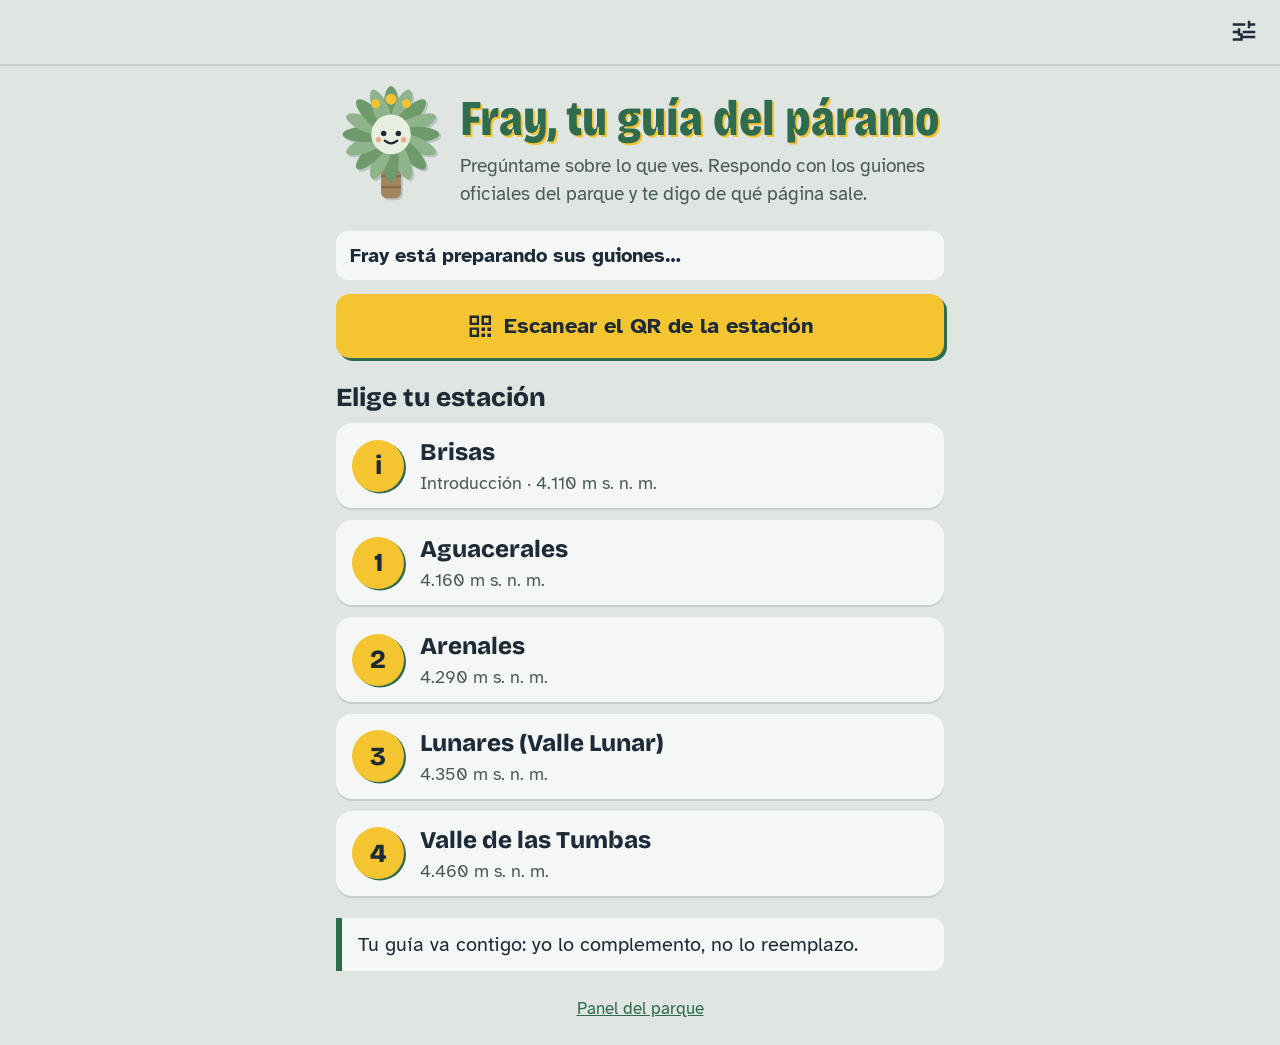
==== index.html @ 8af962bc "feat(interfaz): integración de js/sync.js (contrato §5.5) - Al arrancar se usa el paquete más nuevo " ====
<!doctype html>
<html lang="es">
<head>
  <meta charset="utf-8">
  <meta name="viewport" content="width=device-width, initial-scale=1, viewport-fit=cover">
  <title>Fray · guía del páramo</title>
  <meta name="description" content="Asistente de las estaciones del sector norte del PNN Los Nevados. Funciona sin internet y responde con los guiones oficiales.">
  <meta name="theme-color" content="#2f6b4f">
  <link rel="manifest" href="manifest.json">
  <link rel="icon" href="icons/icon-192.png">
  <link rel="apple-touch-icon" href="icons/icon-192.png">
  <link rel="stylesheet" href="styles.css">
</head>
<body>
  <!-- Barra superior: estado y ajustes -->
  <header class="barra">
    <button class="btn-icono" id="btn-volver" hidden aria-label="Estaciones"></button>
    <p class="barra-titulo" id="barra-titulo"></p>
    <span class="insignia" id="insignia-ejemplo" hidden></span>
    <button class="btn-icono" id="btn-ajustes" aria-label="Ajustes"></button>
  </header>

  <main>
    <!-- 1. Inicio: elegir estación -->
    <section class="vista" id="vista-inicio">
      <div class="saludo">
        <div class="fray" id="fray-inicio"></div>
        <div>
          <h1 data-t="app.titulo"></h1>
          <p class="sub" data-t="app.sub"></p>
        </div>
      </div>
      <p class="estado" id="estado-carga" data-t="estado.preparando"></p>
      <button class="btn btn-flor btn-grande btn-ancho" id="btn-qr"><span class="ico" id="ico-qr"></span><span data-t="inicio.qr"></span></button>
      <h2 class="titulo-seccion" data-t="inicio.elige"></h2>
      <ol class="estaciones" id="lista-estaciones"></ol>
      <p class="nota-guia" data-t="inicio.guia"></p>
      <p class="pie"><a href="panel.html" data-t="pie.panel"></a></p>
    </section>

    <!-- 2. Escanear QR de estación -->
    <section class="vista" id="vista-qr" hidden>
      <h2 class="titulo-seccion" data-t="qr.titulo"></h2>
      <div class="camara"><video id="video" playsinline muted></video><div class="mira"></div></div>
      <p class="mensaje" id="qr-mensaje" role="status"></p>
      <button class="btn btn-linea btn-grande btn-ancho" id="btn-qr-cancelar" data-t="qr.cancelar"></button>
    </section>

    <!-- 3. Chat de la estación -->
    <section class="vista vista-chat" id="vista-chat" hidden>
      <div class="cab-estacion">
        <div class="fray fray-mini" id="fray-chat"></div>
        <div>
          <h1 id="chat-estacion"></h1>
          <p class="altitud" id="chat-altitud"></p>
        </div>
      </div>
      <div class="avisos" id="avisos" role="status" hidden></div>
      <p class="burbuja-fray" id="chat-hola"></p>
      <div class="sugerencias" id="sugerencias">
        <p class="etiqueta-sug" data-t="chat.sugerencias"></p>
        <div class="chips" id="chips-sug"></div>
      </div>
      <div class="conversacion" id="conversacion" aria-live="polite"></div>
    </section>
  </main>

  <!-- Caja de pregunta (solo en el chat) -->
  <form class="caja-pregunta" id="form-pregunta" hidden>
    <label class="oculto" for="pregunta" data-t="chat.placeholder"></label>
    <textarea id="pregunta" rows="2" maxlength="300" data-t-ph="chat.placeholder" enterkeyhint="send"></textarea>
    <button class="btn btn-flor btn-enviar" type="submit"><span class="ico" id="ico-enviar"></span><span data-t="chat.preguntar"></span></button>
  </form>

  <!-- Ajustes: letra, contraste, idioma -->
  <dialog id="dlg-ajustes" class="dialogo">
    <h2 data-t="ajustes.titulo"></h2>
    <fieldset>
      <legend data-t="ajustes.letra"></legend>
      <div class="segmentado" id="opc-letra">
        <button type="button" data-letra="1" aria-label="A normal">A</button>
        <button type="button" data-letra="2" aria-label="A grande">A+</button>
        <button type="button" data-letra="3" aria-label="A muy grande">A++</button>
      </div>
    </fieldset>
    <label class="interruptor"><input type="checkbox" id="opc-contraste"> <span data-t="ajustes.contraste"></span></label>
    <fieldset>
      <legend data-t="ajustes.idioma"></legend>
      <div class="segmentado" id="opc-idioma">
        <button type="button" data-idioma="es">Español</button>
        <button type="button" data-idioma="en">English</button>
      </div>
    </fieldset>
    <form method="dialog"><button class="btn btn-flor btn-ancho" data-t="ajustes.cerrar"></button></form>
  </dialog>

  <script src="lib/jsQR.js" defer></script>
  <script type="module" src="js/ui.js"></script>
  <!-- Cromos y sobres (rama eduardo/cromos, spec docs/specs/cromos.md). Escucha el evento 'fray:cromo' que dispara js/ui.js.
       Para activarlo, quita el comentario:
  <script type="module" src="js/cromos.js"></script>
  -->
</body>
</html>
---- styles.css ----
/* Fray · guía del páramo — identidad del Álbum del Páramo: risografía a dos tintas (verde frailejón + amarillo flor).
   Pensado para sol fuerte, frío y guantes: letra grande, alto contraste, botones de al menos 56 px. */
@font-face { font-family: 'Bricolage Grotesque'; font-style: normal; font-display: swap; font-weight: 200 800; font-stretch: 75% 100%; src: url(fonts/bricolage-grotesque-latin-wdth-normal.woff2) format('woff2'); }
@font-face { font-family: 'Atkinson Hyperlegible'; font-weight: 400; font-display: swap; src: url(fonts/atkinson-hyperlegible-latin-400-normal.woff2) format('woff2'); }
@font-face { font-family: 'Atkinson Hyperlegible'; font-weight: 700; font-display: swap; src: url(fonts/atkinson-hyperlegible-latin-700-normal.woff2) format('woff2'); }

:root {
  --papel: #dfe6e2;      /* fondo: niebla fría */
  --hoja: #f4f7f5;       /* tarjetas */
  --linea: #c4cfc9;
  --tinta: #1d2b38;      /* texto: azul noche de páramo */
  --verde: #2f6b4f;      /* frailejón */
  --amarillo: #f4c431;   /* flor de frailejón */
  --sello: #b83a1f;      /* alertas (oscurecido para contraste AA sobre claro) */
  --sello-fondo: #fde7df;
  --laguna: #1f6f73;
  --gris: #4a5a54;
  --display: 'Bricolage Grotesque', 'Arial Narrow', system-ui, sans-serif;
  --texto: 'Atkinson Hyperlegible', system-ui, sans-serif;
  --radio: 16px;
  color-scheme: light;
  font-size: 125%;        /* 20 px de base: se lee al sol y a un brazo de distancia */
}
:root[data-letra="2"] { font-size: 145%; }
:root[data-letra="3"] { font-size: 170%; }

/* Alto contraste: fondo negro, texto blanco, acentos amarillos */
:root[data-contraste="alto"] {
  --papel: #000; --hoja: #000; --linea: #fff; --tinta: #fff; --verde: #ffe14d; --amarillo: #ffe14d;
  --sello: #ff8a6b; --sello-fondo: #000; --laguna: #7fe7ec; --gris: #fff;
  color-scheme: dark;
}
:root[data-contraste="alto"] .resp, :root[data-contraste="alto"] .estacion, :root[data-contraste="alto"] .chip { border: 2px solid #fff; }

* { box-sizing: border-box; }
html { -webkit-text-size-adjust: 100%; }
body {
  margin: 0; min-height: 100dvh; background: var(--papel); color: var(--tinta);
  font: 1rem/1.45 var(--texto); -webkit-tap-highlight-color: transparent;
  padding-bottom: env(safe-area-inset-bottom);
}
body[data-vista="chat"] { padding-bottom: calc(8rem + env(safe-area-inset-bottom)); }
h1, h2, h3 { font-family: var(--display); margin: 0; line-height: 1.05; }
button, input, textarea, select { font: inherit; color: inherit; }
button { cursor: pointer; }
a { color: var(--verde); }
:focus-visible { outline: 4px solid var(--amarillo); outline-offset: 3px; border-radius: 6px; }
[hidden] { display: none !important; }
.oculto { position: absolute; width: 1px; height: 1px; overflow: hidden; clip: rect(0 0 0 0); }
.vista { max-width: 640px; margin: 0 auto; padding: 0 16px 24px; }

/* ---------- Botones ---------- */
.btn {
  display: inline-flex; align-items: center; justify-content: center; gap: 10px;
  min-height: 56px; padding: 12px 20px; border-radius: 14px; border: 0; font-weight: 700; text-decoration: none;
  transition: transform .12s;
}
.btn:active { transform: scale(.97); }
.btn:disabled { opacity: .5; cursor: default; }
.btn svg, .ico svg { width: 1.3em; height: 1.3em; fill: currentColor; display: block; }
.btn-flor { background: var(--amarillo); color: #1d2b38; box-shadow: 3px 3px 0 var(--verde); }
.btn-verde { background: var(--verde); color: #fff; }
:root[data-contraste="alto"] .btn-verde { color: #000; }
.btn-linea { background: transparent; border: 2px solid currentColor; }
.btn-peligro { background: transparent; border: 2px solid var(--sello); color: var(--sello); }
.btn-grande { min-height: 64px; font-size: 1.1rem; }
.btn-ancho { width: 100%; }
.btn-mini { min-height: 44px; padding: 6px 14px; font-size: .85rem; }
.btn-icono { width: 56px; height: 56px; border-radius: 50%; border: 0; background: transparent; display: grid; place-items: center; }
.btn-icono svg { width: 30px; height: 30px; fill: currentColor; }
.acciones { display: flex; flex-wrap: wrap; gap: 10px; margin-top: 12px; }

/* ---------- Barra superior ---------- */
.barra {
  position: sticky; top: 0; z-index: 5; display: flex; align-items: center; gap: 4px;
  padding: calc(4px + env(safe-area-inset-top)) 8px 4px; background: var(--papel);
  border-bottom: 2px solid var(--linea);
}
.barra-titulo { flex: 1; margin: 0; font-family: var(--display); font-weight: 800; font-size: 1.05rem; padding-left: 8px; }
.insignia { font-size: .7rem; font-weight: 700; padding: 4px 10px; border-radius: 999px; border: 2px dashed var(--sello); color: var(--sello); }

/* ---------- Inicio ---------- */
.saludo { display: flex; gap: 14px; align-items: center; padding: 20px 0 12px; }
.fray { flex: 0 0 auto; filter: drop-shadow(2px 2px 0 rgba(29, 43, 56, .18)); }
.saludo h1 {
  font-size: clamp(1.8rem, 8vw, 2.5rem); font-weight: 800; font-stretch: 78%; color: var(--verde);
  text-shadow: 2px 1.5px 0 var(--amarillo); /* corrimiento de registro: la firma de la risografía */
}
:root[data-contraste="alto"] .saludo h1 { text-shadow: none; }
.sub { margin: 8px 0 0; color: var(--gris); font-size: .95rem; }
.estado { margin: 4px 0 14px; padding: 10px 14px; border-radius: 12px; background: var(--hoja); font-weight: 700; }
.titulo-seccion { font-size: 1.3rem; font-weight: 800; margin: 26px 0 12px; }
.estaciones { list-style: none; margin: 0; padding: 0; display: grid; gap: 12px; }
.estacion {
  display: flex; align-items: center; gap: 16px; min-height: 76px; padding: 12px 16px;
  background: var(--hoja); color: var(--tinta); text-decoration: none; border-radius: var(--radio);
  box-shadow: 0 2px 0 var(--linea);
}
.estacion:active { transform: scale(.98); }
.estacion-num {
  flex: 0 0 auto; width: 52px; height: 52px; border-radius: 50%; display: grid; place-items: center;
  background: var(--amarillo); color: #1d2b38; font: 800 1.3rem var(--display); box-shadow: 2px 1.5px 0 var(--verde);
}
.estacion-txt { display: grid; }
.estacion-txt b { font-family: var(--display); font-size: 1.2rem; font-weight: 800; }
.estacion-txt small { color: var(--gris); font-size: .9rem; }
.nota-guia { margin: 22px 0 0; padding: 12px 16px; border-left: 6px solid var(--verde); background: var(--hoja); border-radius: 0 12px 12px 0; }
.pie { margin: 26px 0 0; text-align: center; font-size: .85rem; }

/* ---------- Escanear QR ---------- */
.camara { position: relative; border-radius: var(--radio); overflow: hidden; background: #000; aspect-ratio: 3 / 4; max-height: 60dvh; margin: 0 auto 14px; }
.camara video { width: 100%; height: 100%; object-fit: cover; display: block; }
.mira { position: absolute; inset: 18%; border: 5px solid var(--amarillo); border-radius: 18px; box-shadow: 0 0 0 999px rgba(0, 0, 0, .35); }
.mensaje { min-height: 1.5em; font-weight: 700; color: var(--sello); text-align: center; }

/* ---------- Chat ---------- */
.cab-estacion { display: flex; gap: 12px; align-items: center; padding: 16px 0 8px; }
.cab-estacion h1 { font-size: 1.8rem; font-weight: 800; font-stretch: 80%; color: var(--verde); }
.altitud { margin: 2px 0 0; color: var(--gris); font-weight: 700; }
.burbuja-fray { margin: 8px 0 14px; padding: 12px 16px; background: var(--hoja); border-radius: 4px var(--radio) var(--radio) var(--radio); font-weight: 700; }
.etiqueta-sug { margin: 0 0 8px; color: var(--gris); font-size: .9rem; }
.chips { display: flex; flex-wrap: wrap; gap: 10px; }
.chip {
  min-height: 52px; padding: 10px 16px; border-radius: 14px; border: 2px solid var(--verde);
  background: transparent; color: var(--tinta); text-align: left; font-weight: 700;
}
.chip:active { background: var(--amarillo); color: #1d2b38; }
.conversacion { display: grid; gap: 14px; margin-top: 18px; }
.burbuja-visitante {
  justify-self: end; max-width: 85%; margin: 0; padding: 10px 16px; border-radius: var(--radio) 4px var(--radio) var(--radio);
  background: var(--verde); color: #fff; font-weight: 700;
}
:root[data-contraste="alto"] .burbuja-visitante { color: #000; }

/* Avisos del día (firmados, llegan con el paquete) */
.avisos { display: grid; gap: 8px; margin: 4px 0 12px; }
.aviso { padding: 10px 14px; border-radius: 12px; background: var(--amarillo); color: #1d2b38; }
.aviso-texto { margin: 0; font-weight: 700; }
.aviso-pie { margin: 4px 0 0; font-size: .8rem; }

/* Tarjeta de respuesta */
.resp { padding: 16px; border-radius: var(--radio); background: var(--hoja); box-shadow: 0 2px 0 var(--linea); scroll-margin-top: 80px; }
.resp-texto { margin: 0; font-size: 1.1rem; line-height: 1.5; }
.resp-cargando .resp-texto { color: var(--gris); font-style: italic; }
.resp-cab { display: flex; align-items: center; gap: 10px; margin: 0 0 10px; font: 800 1.1rem var(--display); }
.resp-cab svg { width: 1.6em; height: 1.6em; fill: currentColor; flex: 0 0 auto; }
.resp-seguridad { background: var(--sello-fondo); border: 4px solid var(--sello); }
.cab-seguridad { color: var(--sello); font-size: 1.25rem; }
.resp-conflicto { border-left: 8px solid var(--amarillo); }
.cab-conflicto { color: var(--tinta); }
.resp-abstencion { border: 2px dashed var(--linea); }
.version { padding: 12px 0; border-top: 2px solid var(--linea); }
.version-titulo { margin: 0 0 6px; font-weight: 700; color: var(--gris); }
.etiqueta { display: inline-block; margin: 0 0 10px; padding: 4px 12px; border-radius: 999px; font-weight: 700; font-size: .85rem; }
.etiqueta-relato { background: var(--laguna); color: #fff; }
:root[data-contraste="alto"] .etiqueta-relato { color: #000; }
.nota { margin: 10px 0 0; color: var(--gris); }
.ampliado { margin-top: 12px; padding-top: 12px; border-top: 2px solid var(--linea); white-space: pre-line; }
.citas { display: flex; flex-wrap: wrap; gap: 8px; margin-top: 12px; }
.cita {
  display: inline-flex; align-items: center; gap: 6px; padding: 6px 12px; border-radius: 999px;
  background: var(--amarillo); color: #1d2b38; font-weight: 700; font-size: .85rem;
}
.cita svg { width: 1.1em; height: 1.1em; fill: currentColor; }
.marca-ia { margin: 6px 0 0; font-size: .75rem; color: var(--gris); letter-spacing: .02em; }
.marca-ia::before { content: '✓ '; }

/* Caja de pregunta fija abajo */
.caja-pregunta {
  position: fixed; left: 0; right: 0; bottom: 0; z-index: 6; display: flex; gap: 10px; align-items: stretch;
  padding: 10px 12px calc(10px + env(safe-area-inset-bottom)); background: var(--papel); border-top: 2px solid var(--linea);
}
.caja-pregunta textarea {
  flex: 1; min-height: 64px; max-height: 30dvh; resize: none; padding: 12px 14px; border-radius: 14px;
  border: 3px solid var(--verde); background: var(--hoja); font-size: 1.05rem;
}
.btn-enviar { flex: 0 0 auto; }
@media (max-width: 420px) { .btn-enviar span:last-child { display: none; } .btn-enviar { width: 64px; padding: 0; } }

/* ---------- Diálogos ---------- */
.dialogo { width: min(92vw, 480px); border: 0; border-radius: 20px; padding: 22px; background: var(--hoja); color: var(--tinta); }
.dialogo::backdrop { background: rgba(0, 0, 0, .5); }
.dialogo h2 { margin-bottom: 12px; }
.dialogo fieldset { border: 0; padding: 0; margin: 0 0 18px; }
.dialogo legend { font-weight: 700; margin-bottom: 8px; }
.segmentado { display: flex; gap: 8px; }
.segmentado button { flex: 1; min-height: 56px; border-radius: 12px; border: 2px solid var(--verde); background: transparent; font-weight: 700; }
.segmentado button[aria-pressed="true"] { background: var(--verde); color: #fff; }
:root[data-contraste="alto"] .segmentado button[aria-pressed="true"] { color: #000; }
.interruptor { display: flex; align-items: center; gap: 12px; min-height: 56px; margin-bottom: 18px; font-weight: 700; }
.interruptor input { width: 32px; height: 32px; accent-color: var(--verde); }

/* =================================================================
   Panel del parque (panel.html): pantalla de trabajo del personal
   ================================================================= */
.panel { max-width: 1100px; margin: 0 auto; padding: 0 16px 40px; font-size: .9rem; }
.panel h1 { font-size: 1.6rem; color: var(--verde); margin: 18px 0 4px; }
.aviso-demo { margin: 6px 0 14px; padding: 8px 12px; border: 2px dashed var(--sello); border-radius: 10px; color: var(--sello); font-weight: 700; }
.pestanas { display: flex; flex-wrap: wrap; gap: 6px; margin: 14px 0; border-bottom: 2px solid var(--linea); }
.pestanas button { min-height: 48px; padding: 8px 14px; border: 0; background: transparent; font-weight: 700; border-bottom: 4px solid transparent; }
.pestanas button[aria-selected="true"] { border-bottom-color: var(--amarillo); color: var(--verde); }
.filtros { display: flex; flex-wrap: wrap; gap: 8px; margin-bottom: 12px; }
.filtros input, .filtros select, .campo input, .campo select, .campo textarea {
  min-height: 48px; padding: 8px 12px; border: 2px solid var(--linea); border-radius: 10px; background: var(--hoja);
}
.filtros input[type="search"] { flex: 1 1 220px; }
.tabla { width: 100%; border-collapse: collapse; background: var(--hoja); border-radius: 12px; overflow: hidden; }
.tabla th, .tabla td { padding: 10px; text-align: left; border-bottom: 1px solid var(--linea); vertical-align: top; }
.tabla th { font-family: var(--display); }
.tabla tr.fila { cursor: pointer; }
.tabla tr.fila:hover { background: var(--papel); }
.badge { display: inline-block; padding: 2px 10px; border-radius: 999px; font-size: .75rem; font-weight: 700; border: 2px solid currentColor; margin: 1px 2px; }
.badge-validado { color: var(--verde); }
.badge-borrador { color: var(--gris); border-style: dashed; }
.badge-bloqueada { color: var(--sello); }
.form-ficha { display: grid; gap: 12px; background: var(--hoja); padding: 16px; border-radius: 14px; }
.campo { display: grid; gap: 4px; }
.campo > span { font-weight: 700; }
.campo small { color: var(--gris); }
.campo textarea { min-height: 120px; resize: vertical; }
.fila-campos { display: grid; grid-template-columns: repeat(auto-fit, minmax(160px, 1fr)); gap: 12px; }
.cita-fila { display: flex; gap: 8px; align-items: center; margin-bottom: 6px; }
.cita-fila select, .cita-fila input { min-height: 44px; }
.cita-fila input { width: 90px; }
.error { color: var(--sello); font-weight: 700; }
.ok { color: var(--verde); font-weight: 700; }
.toast {
  position: fixed; left: 50%; bottom: 20px; transform: translateX(-50%); z-index: 20; max-width: 92vw;
  padding: 14px 20px; border-radius: 14px; background: var(--verde); color: #fff; font-weight: 700; box-shadow: 0 6px 20px rgba(0,0,0,.25);
}
.tarjeta-qr { display: inline-grid; justify-items: center; gap: 8px; padding: 24px; border: 3px solid var(--tinta); border-radius: 18px; background: #fff; color: #1d2b38; text-align: center; }
.tarjeta-qr h2 { font-size: 2rem; color: #2f6b4f; }
.tarjeta-qr img { width: 260px; height: 260px; image-rendering: pixelated; }
.login { max-width: 420px; margin: 12vh auto; display: grid; gap: 14px; text-align: center; }
.login input { min-height: 64px; font-size: 1.6rem; text-align: center; letter-spacing: .3em; border-radius: 14px; border: 3px solid var(--verde); background: var(--hoja); }

@media print {
  body * { visibility: hidden; }
  .imprimible, .imprimible * { visibility: visible; }
  .imprimible { position: absolute; left: 0; top: 0; }
}
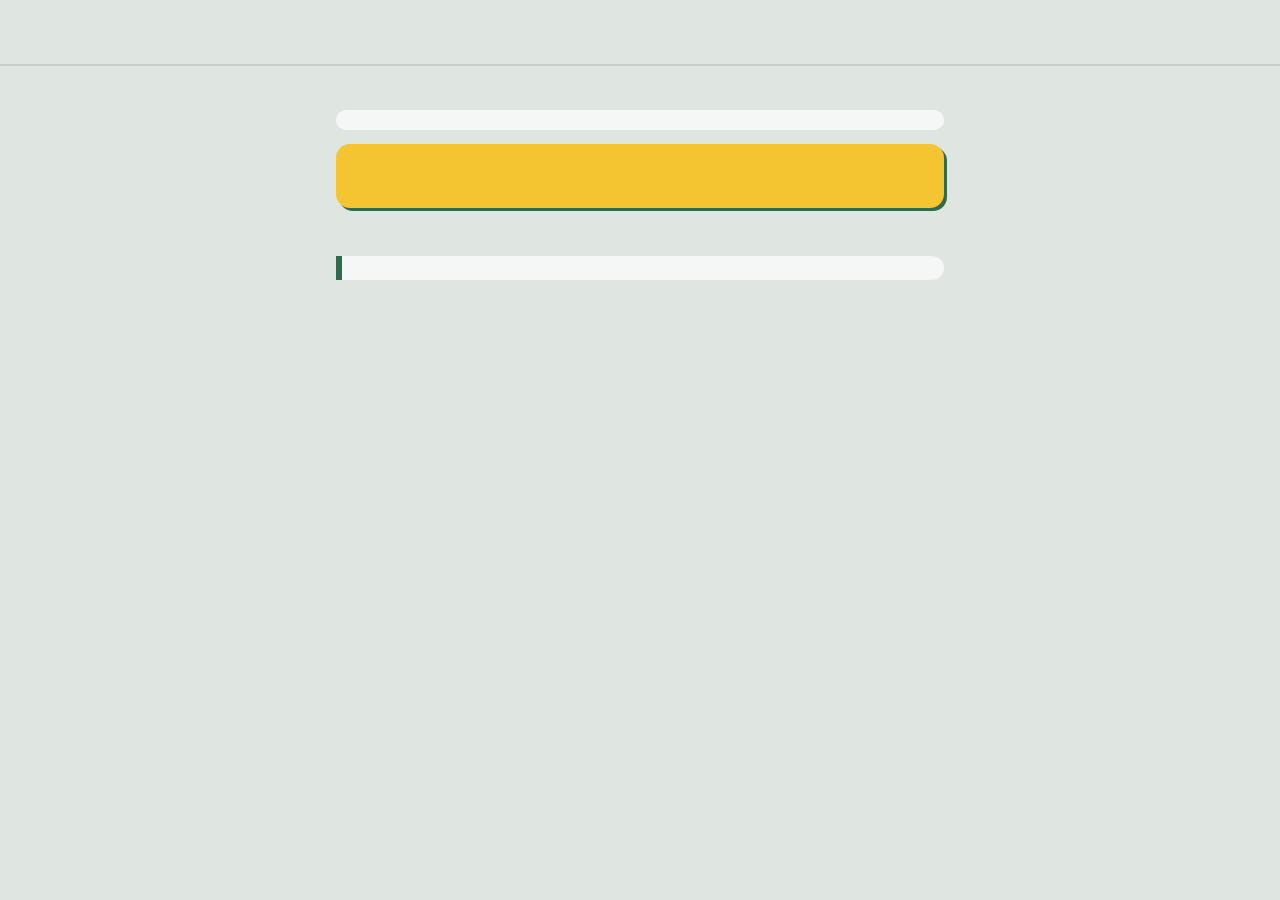
==== commit 397acd9a: "feat: interfaz de vigencia: «Disponible hasta las HH:MM», aviso 1 h antes, pantalla de vencido y ren" ====
--- a/index.html
+++ b/index.html
@@ -21,6 +21,9 @@
   </header>
 
   <main>
+    <!-- Vigencia del contenido (contrato §7): «Disponible hasta las HH:MM» y aviso 1 h antes -->
+    <p class="vigencia" id="vigencia" role="status" hidden></p>
+
     <!-- 1. Inicio: elegir estación -->
     <section class="vista" id="vista-inicio">
       <div class="saludo">
@@ -63,6 +66,19 @@
       </div>
       <div class="conversacion" id="conversacion" aria-live="polite"></div>
     </section>
+
+    <!-- 4. Contenido vencido (contrato §7): solo queda el carril de seguridad -->
+    <section class="vista" id="vista-vencido" hidden>
+      <div class="saludo">
+        <div class="fray" id="fray-vencido"></div>
+        <div><h1 id="vencido-titulo"></h1></div>
+      </div>
+      <p class="estado" data-t="vencido.texto"></p>
+      <p class="mensaje" id="vencido-estado" role="status"></p>
+      <button class="btn btn-flor btn-grande btn-ancho" id="btn-renovar" data-t="vencido.renovar"></button>
+      <p class="nota-guia" data-t="vencido.seguridad"></p>
+      <div class="conversacion" id="conv-vencido" aria-live="polite"></div>
+    </section>
   </main>
 
   <!-- Caja de pregunta (solo en el chat) -->
--- a/styles.css
+++ b/styles.css
@@ -234,8 +234,24 @@
 .login { max-width: 420px; margin: 12vh auto; display: grid; gap: 14px; text-align: center; }
 .login input { min-height: 64px; font-size: 1.6rem; text-align: center; letter-spacing: .3em; border-radius: 14px; border: 3px solid var(--verde); background: var(--hoja); }
 
+/* Panel en el celular: las tablas pasan a tarjetas (sin scroll horizontal) */
+@media (max-width: 640px) {
+  .tabla thead { display: none; }
+  .tabla, .tabla tbody, .tabla tr, .tabla td { display: block; width: 100%; }
+  .tabla tr { border-bottom: 2px solid var(--linea); padding: 6px 0; }
+  .tabla td { border: 0; padding: 3px 10px; overflow-wrap: anywhere; }
+  .pestanas { flex-wrap: nowrap; overflow-x: auto; }
+  .pestanas button { white-space: nowrap; }
+  .cita-fila { flex-wrap: wrap; }
+  .tarjeta-qr img { width: 220px; height: 220px; }
+}
+
 @media print {
   body * { visibility: hidden; }
   .imprimible, .imprimible * { visibility: visible; }
   .imprimible { position: absolute; left: 0; top: 0; }
 }
+
+/* Vigencia del contenido (contrato §7) */
+.vigencia { margin: 0 0 10px; font-size: .85rem; text-align: center; opacity: .8; }
+.vigencia.vigencia-pronto { opacity: 1; padding: 10px 14px; border-radius: 12px; background: var(--hoja); font-weight: 700; border-left: 6px solid var(--sello); text-align: left; }
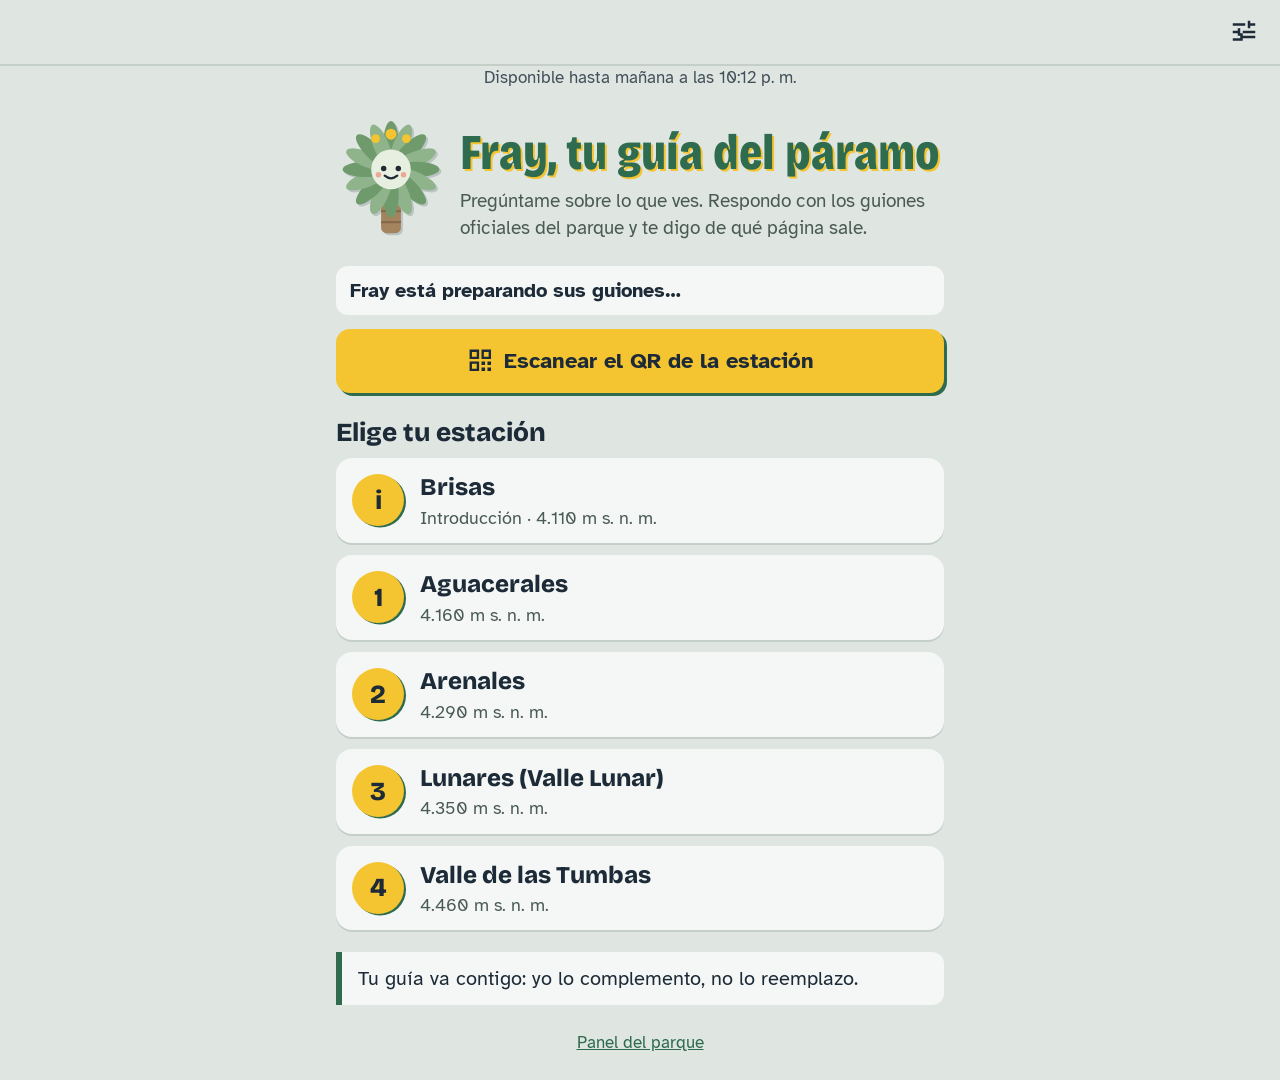
==== commit 35b5cf3a: "feat: abrir un cromo por estación" ====
--- a/index.html
+++ b/index.html
@@ -112,9 +112,6 @@
 
   <script src="lib/jsQR.js" defer></script>
   <script type="module" src="js/ui.js"></script>
-  <!-- Cromos y sobres (rama eduardo/cromos, spec docs/specs/cromos.md). Escucha el evento 'fray:cromo' que dispara js/ui.js.
-       Para activarlo, quita el comentario:
   <script type="module" src="js/cromos.js"></script>
-  -->
 </body>
 </html>
--- a/styles.css
+++ b/styles.css
@@ -33,6 +33,35 @@
 :root[data-contraste="alto"] .resp, :root[data-contraste="alto"] .estacion, :root[data-contraste="alto"] .chip { border: 2px solid #fff; }
 
 * { box-sizing: border-box; }
+
+.sobre-cromo {
+  width: min(25rem, calc(100% - 2rem));
+  max-height: calc(100% - 2rem);
+  padding: 1rem;
+  border: 2px solid var(--verde);
+  border-radius: var(--radio);
+  background: var(--hoja);
+  color: var(--tinta);
+  overflow-wrap: anywhere;
+}
+.sobre-cromo::backdrop { background: rgb(0 0 0 / 55%); }
+.sobre-cromo h2 { margin-top: 0; }
+.sobre-cromo button {
+  min-height: 56px;
+  width: 100%;
+  border: 2px solid var(--tinta);
+  border-radius: var(--radio);
+  background: var(--amarillo);
+  color: #1d2b38;
+  font: inherit;
+  font-weight: bold;
+}
+.sobre-cromo[data-abierto] { animation: revelar-cromo 220ms ease-out; }
+@keyframes revelar-cromo { from { opacity: 0; transform: translateY(.4rem); } }
+@media (prefers-reduced-motion: reduce) {
+  .sobre-cromo[data-abierto] { animation-name: disolver-cromo; }
+  @keyframes disolver-cromo { from { opacity: 0; } }
+}
 html { -webkit-text-size-adjust: 100%; }
 body {
   margin: 0; min-height: 100dvh; background: var(--papel); color: var(--tinta);
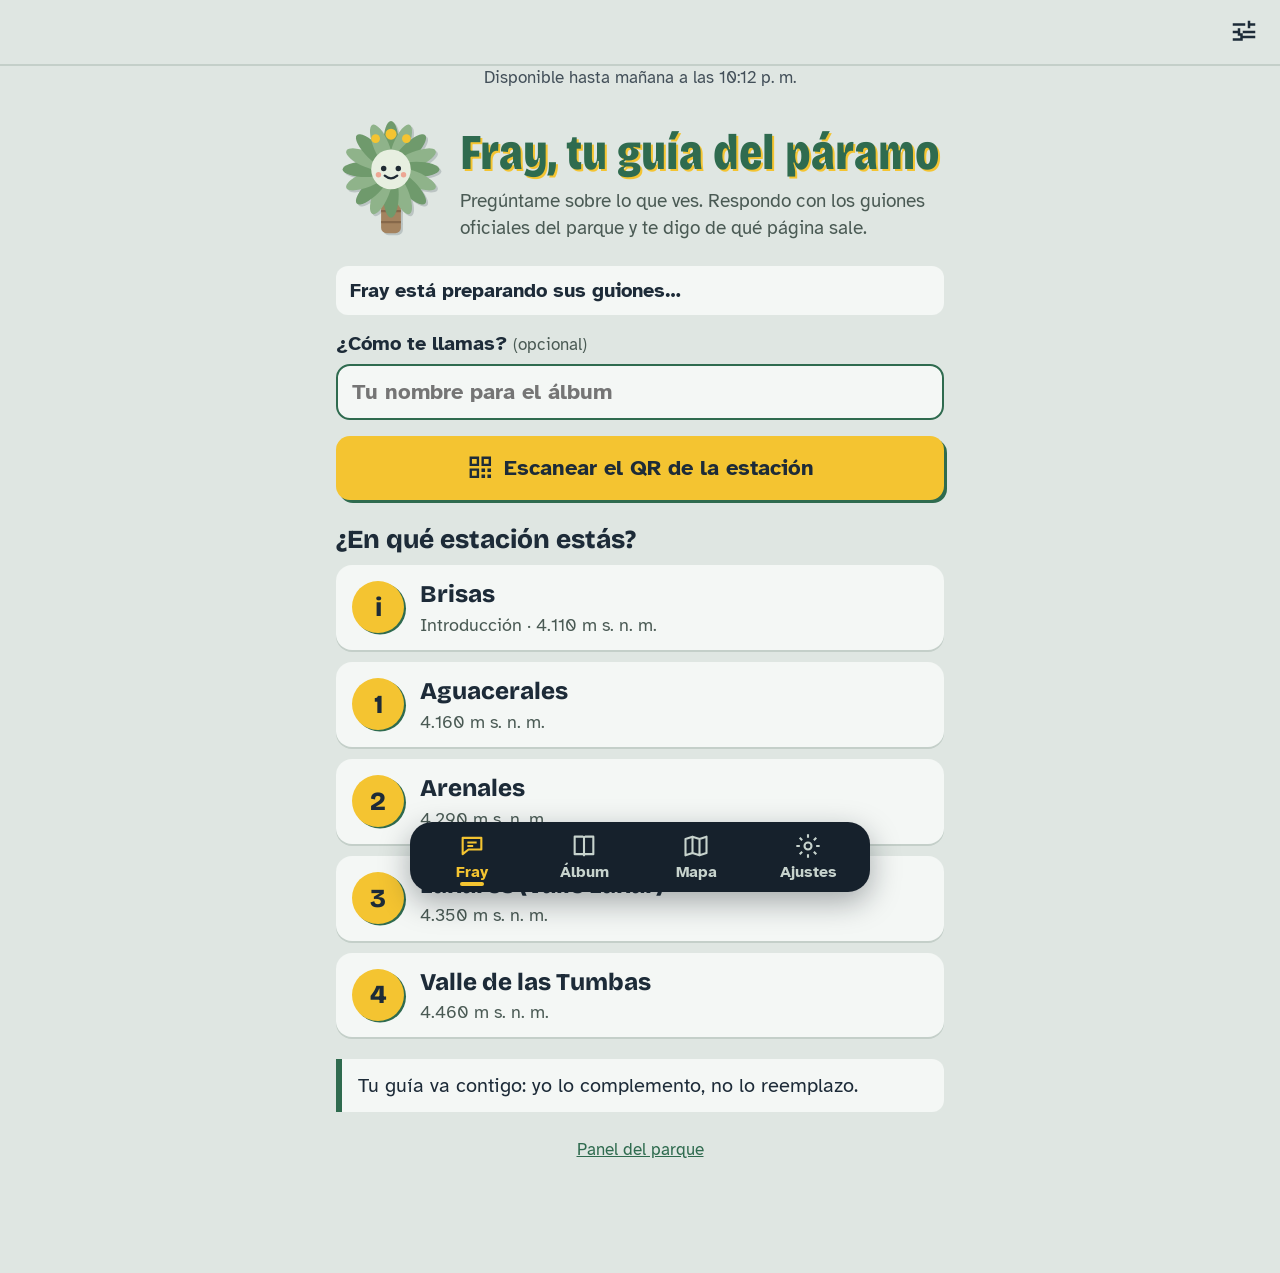
==== commit 4b25494b: "feat: Álbum del Páramo dentro de Fray (cromos con dato y cita de los guiones, sobres, álbum por capí" ====
--- a/index.html
+++ b/index.html
@@ -10,6 +10,7 @@
   <link rel="icon" href="icons/icon-192.png">
   <link rel="apple-touch-icon" href="icons/icon-192.png">
   <link rel="stylesheet" href="styles.css">
+  <link rel="stylesheet" href="album.css">
 </head>
 <body>
   <!-- Barra superior: estado y ajustes -->
@@ -34,6 +35,8 @@
         </div>
       </div>
       <p class="estado" id="estado-carga" data-t="estado.preparando"></p>
+      <label class="campo-inicio"><span>¿Cómo te llamas? <small>(opcional)</small></span>
+        <input class="campo-nombre" maxlength="24" autocomplete="given-name" enterkeyhint="done" placeholder="Tu nombre para el álbum"></label>
       <button class="btn btn-flor btn-grande btn-ancho" id="btn-qr"><span class="ico" id="ico-qr"></span><span data-t="inicio.qr"></span></button>
       <h2 class="titulo-seccion" data-t="inicio.elige"></h2>
       <ol class="estaciones" id="lista-estaciones"></ol>
@@ -79,6 +82,36 @@
       <p class="nota-guia" data-t="vencido.seguridad"></p>
       <div class="conversacion" id="conv-vencido" aria-live="polite"></div>
     </section>
+
+    <!-- 5. Álbum del Páramo (js/album-app.js) -->
+    <section class="vista vista-album" id="vista-album" hidden aria-labelledby="album-titulo">
+      <header class="cabezote">
+        <div class="cabezote-txt">
+          <h1 id="album-titulo">Álbum del Páramo</h1>
+          <p id="album-dueno" class="dueno"></p>
+        </div>
+        <p class="contador" aria-live="polite"><b id="cuenta-n">0</b><span>/</span><span id="cuenta-t">0</span></p>
+      </header>
+      <div class="barra-progreso" aria-hidden="true"><span id="barra-album"></span></div>
+      <button id="btn-sobres" class="sobres-pendientes" hidden>
+        <span class="sobres-pila" aria-hidden="true"><i></i><i></i><i></i></span>
+        <span id="sobres-txt"></span>
+        <span class="sobres-abrir">Abrir</span>
+      </button>
+      <p id="pista" class="pista"></p>
+      <div class="libro">
+        <div id="paginas" class="paginas" aria-live="polite"></div>
+        <nav id="indice" class="indice" aria-label="Capítulos del álbum"></nav>
+      </div>
+      <button class="btn btn-linea btn-grande btn-ancho btn-pdf">Descargar mi álbum (PDF)</button>
+      <p class="nota-pdf">El PDF guarda tus cromos y tu recorrido.</p>
+    </section>
+
+    <!-- 6. Mapa del sendero -->
+    <section class="vista vista-mapa" id="vista-mapa" hidden></section>
+
+    <!-- 7. Modo guía (con PIN) -->
+    <section class="vista vista-guia" id="vista-guia" hidden></section>
   </main>
 
   <!-- Caja de pregunta (solo en el chat) -->
@@ -107,10 +140,56 @@
         <button type="button" data-idioma="en">English</button>
       </div>
     </fieldset>
+    <fieldset>
+      <legend>Mi álbum</legend>
+      <label class="campo-inicio"><span>Tu nombre (opcional)</span>
+        <input class="campo-nombre" maxlength="24" autocomplete="given-name" enterkeyhint="done" placeholder="Tu nombre para el álbum"></label>
+      <p class="sub">Sale en tu álbum y en el certificado. Solo se guarda en este teléfono.</p>
+      <button type="button" class="btn btn-linea btn-ancho btn-pdf">Descargar mi álbum (PDF)</button>
+      <p class="nota-pdf">El PDF guarda tus cromos y tu recorrido.</p>
+    </fieldset>
+    <div class="ajustes-mas">
+      <button type="button" class="btn btn-linea btn-mini" id="btn-guia">Modo guía</button>
+      <button type="button" class="btn btn-peligro btn-mini" id="btn-borrar-album">Borrar mi álbum</button>
+    </div>
     <form method="dialog"><button class="btn btn-flor btn-ancho" data-t="ajustes.cerrar"></button></form>
   </dialog>
 
+  <!-- PIN del modo guía: uno por dispositivo, solo su hash PBKDF2 en este teléfono (js/panel-pin.js) -->
+  <dialog id="dlg-pin" class="dialogo">
+    <h2>Modo guía</h2>
+    <form id="form-pin">
+      <p id="pin-txt"></p>
+      <input id="pin-in" class="pin-in" type="password" inputmode="numeric" pattern="[0-9]*" minlength="6" maxlength="12" autocomplete="off" aria-label="PIN del guía">
+      <p class="mensaje" id="pin-msg" role="status"></p>
+      <div class="acciones"><button class="btn btn-flor">Entrar</button><button type="button" class="btn btn-linea" id="pin-cancelar">Cancelar</button></div>
+    </form>
+  </dialog>
+
+  <!-- Barra inferior: pocas opciones grandes -->
+  <nav class="muelle" aria-label="Secciones">
+    <button data-ir="fray" aria-current="page"><svg viewBox="0 0 24 24" aria-hidden="true"><path d="M4 5h16v10H9l-5 4z"/><path d="M8 9h8M8 12h5"/></svg><span>Fray</span></button>
+    <a href="#/album" data-ir="album"><svg viewBox="0 0 24 24" aria-hidden="true"><path d="M4 4h7a2 2 0 0 1 1 1v15a2 2 0 0 0-1-1H4z M20 4h-7a2 2 0 0 0-1 1v15a2 2 0 0 1 1-1h7z"/></svg><span>Álbum</span><b id="muelle-badge" class="muelle-badge" hidden></b></a>
+    <a href="#/mapa" data-ir="mapa"><svg viewBox="0 0 24 24" aria-hidden="true"><path d="M3 6l6-2 6 2 6-2v14l-6 2-6-2-6 2z M9 4v14 M15 6v14"/></svg><span>Mapa</span></a>
+    <button data-ir="ajustes"><svg viewBox="0 0 24 24" aria-hidden="true"><circle cx="12" cy="12" r="3"/><path d="M12 2v3M12 19v3M2 12h3M19 12h3M4.9 4.9l2.1 2.1M17 17l2.1 2.1M4.9 19.1 7 17M17 7l2.1-2.1"/></svg><span>Ajustes</span></button>
+  </nav>
+
+  <!-- Capas del álbum -->
+  <div id="capa-detalle" class="capa" hidden role="dialog" aria-modal="true"></div>
+  <div id="capa-sobre" class="capa capa-sobre" hidden role="dialog" aria-modal="true"></div>
+  <div id="capa-pausa" class="capa capa-pausa" hidden role="dialog" aria-modal="true">
+    <p class="pausa-tit">Mirada larga</p>
+    <svg viewBox="0 0 120 120" class="anillo" aria-hidden="true"><circle cx="60" cy="60" r="52" class="pista-anillo"/><circle cx="60" cy="60" r="52" class="avance" id="pausa-avance"/></svg>
+    <p id="pausa-tiempo" class="pausa-tiempo">2:00</p>
+    <p class="pausa-txt">Deja el teléfono quieto y mira el páramo.</p>
+    <p id="pausa-estado" class="pausa-estado"></p>
+    <button id="pausa-salir" class="btn btn-linea">Salir</button>
+  </div>
+  <canvas id="album-confeti" class="confeti" aria-hidden="true"></canvas>
+  <div id="album-aviso" class="album-aviso" role="status" aria-live="polite"></div>
+
   <script src="lib/jsQR.js" defer></script>
+  <script src="lib/qrcode.js" defer></script>
   <script type="module" src="js/ui.js"></script>
   <script type="module" src="js/cromos.js"></script>
 </body>
--- a/album.css
+++ b/album.css
@@ -0,0 +1,313 @@
+/* Álbum del Páramo dentro de Fray (de espeletia-ai/styles.css, rama eduardo/cromos legado/album/styles.css).
+   Solo reglas del álbum: lo global (letra, botones, contraste) sale de styles.css. */
+:root {
+  --papel-2: #eef2ef; --papel-3: #d3dcd7;
+  --campo: #16212c; --campo-2: #1e2d3b; --campo-3: #2c3f50; --niebla: #e6ece8;
+  --mezcla: multiply;
+  --sombra-hoja: 0 1px 0 var(--papel-3), 0 2px 0 var(--papel-2), 0 3px 0 var(--papel-3), 0 4px 0 var(--papel-2), 0 12px 28px rgba(29, 43, 56, .16);
+  --muelle-alto: 86px;
+  --cap-sendero: #f4c431; --cap-flora: #2f6b4f; --cap-fauna: #6cbfc2; --cap-historias: #d8492b;
+}
+:root[data-contraste="alto"] { --papel-2: #111; --papel-3: #333; --mezcla: normal; }
+body { padding-bottom: calc(var(--muelle-alto) + env(safe-area-inset-bottom)); }
+body[data-vista="chat"], body[data-vista="vencido"] { padding-bottom: calc(8rem + var(--muelle-alto) + env(safe-area-inset-bottom)); }
+.caja-pregunta { bottom: calc(var(--muelle-alto) + env(safe-area-inset-bottom)) !important; }
+.btn-claro { background: rgba(230, 236, 232, .92); color: #1d2b38; }
+.campo-inicio { display: grid; gap: 6px; margin: 4px 0 16px; font-weight: 700; }
+.campo-inicio small { font-weight: 400; color: var(--gris); }
+.campo-nombre { min-height: 56px; border-radius: 14px; border: 2px solid var(--verde); background: var(--hoja); color: var(--tinta); padding: 0 14px; font: 700 1.1rem var(--texto); }
+.nota-pdf { margin: 6px 0 18px; color: var(--gris); font-size: .9rem; text-align: center; }
+.ajustes-mas { display: flex; flex-wrap: wrap; gap: 10px; justify-content: space-between; margin: 0 0 16px; }
+.pin-in { width: 100%; min-height: 64px; font-size: 1.6rem; text-align: center; letter-spacing: .3em; border-radius: 14px; border: 3px solid var(--verde); background: var(--papel); }
+.vista-album { position: relative; }
+.sub { overflow-wrap: anywhere; }
+
+
+/* ---------- Cabezote del álbum ---------- */
+.cabezote { display: grid; grid-template-columns: 1fr auto; align-items: end; gap: 6px; padding: 16px 0 10px; }
+.cabezote h1 {
+  font-size: clamp(2rem, 9vw, 2.6rem); font-weight: 800; font-stretch: 75%; letter-spacing: -.01em; color: var(--verde);
+  text-shadow: 2px 1.5px 0 var(--amarillo); /* corrimiento de registro: la firma de la risografía */
+}
+.dueno { margin: 4px 0 0; color: var(--gris); font-size: .95rem; }
+.contador { margin: 0 4px 2px 0; font-family: var(--display); font-stretch: 75%; font-weight: 800; line-height: .8; color: var(--tinta); display: flex; align-items: baseline; }
+.contador b { font-size: 2.8rem; color: var(--verde); text-shadow: 2px 1.5px 0 var(--amarillo); }
+.contador span { font-size: 1.25rem; opacity: .7; }
+.barra-progreso { height: 6px; border-radius: 6px; background: var(--papel-3); overflow: hidden; }
+.barra-progreso span { display: block; height: 100%; width: 0; background: repeating-linear-gradient(90deg, var(--verde) 0 10px, var(--amarillo) 10px 14px); transition: width .8s cubic-bezier(.2,.9,.3,1); }
+
+/* Sobres por abrir */
+.sobres-pendientes {
+  margin-top: 12px; width: 100%; display: flex; align-items: center; gap: 12px; padding: 10px 14px; border: 0; border-radius: 14px;
+  background: var(--verde); color: #fff; text-align: left; box-shadow: 3px 3px 0 var(--amarillo);
+  animation: llamar 4s ease-in-out infinite;
+}
+.sobres-pendientes #sobres-txt { flex: 1; font-weight: 700; }
+.sobres-abrir { background: var(--amarillo); color: #1d2b38; padding: 6px 12px; border-radius: 10px; font-weight: 700; }
+.sobres-pila { position: relative; width: 34px; height: 38px; flex: 0 0 auto; }
+.sobres-pila i { position: absolute; inset: 0; border-radius: 4px; background: repeating-linear-gradient(135deg, var(--amarillo) 0 5px, #e9b520 5px 9px); border: 2px solid #fff; }
+.sobres-pila i:nth-child(1) { transform: rotate(-12deg) translateX(-4px); }
+.sobres-pila i:nth-child(2) { transform: rotate(6deg) translateX(3px); }
+@keyframes llamar { 0%, 86%, 100% { transform: none; } 90% { transform: rotate(-1.2deg); } 94% { transform: rotate(1.2deg); } }
+
+.pista { margin: 12px 2px 14px; color: var(--gris); font-size: .95rem; display: flex; gap: 8px; align-items: baseline; }
+.pista.accion { cursor: pointer; text-decoration: underline; text-decoration-color: color-mix(in srgb, var(--gris) 40%, transparent); text-underline-offset: 3px; }
+.pista::before { content: ''; width: 9px; height: 9px; border-radius: 50%; background: var(--amarillo); box-shadow: 1.5px 1px 0 var(--verde); flex: 0 0 auto; transform: translateY(-1px); }
+
+/* ---------- Libro, páginas e índice ---------- */
+.libro { position: relative; padding-right: 32px; }
+.paginas { position: relative; z-index: 1; display: grid; }
+.paginas > .pagina { grid-area: 1 / 1; }
+.pagina {
+  background: var(--papel-2); border-radius: 4px 16px 16px 4px; padding: 16px 14px 12px 20px; box-shadow: var(--sombra-hoja);
+  transform-origin: left center; backface-visibility: hidden; will-change: transform;
+  background-image: linear-gradient(90deg, rgba(29, 43, 56, .10), transparent 14px);
+}
+.pagina.debajo { z-index: 0; }
+.pagina.girando { z-index: 2; }
+.pagina-cab { display: grid; grid-template-columns: auto 1fr auto; align-items: center; gap: 10px; margin-bottom: 14px; }
+.pagina-num { font-family: var(--display); font-weight: 800; font-stretch: 75%; font-size: 1.15rem; width: 44px; height: 44px; display: grid; place-items: center; border-radius: 50%; background: var(--cap, var(--amarillo)); color: #1d2b38; box-shadow: 2px 1.5px 0 var(--verde); }
+.pagina h2 { font-size: 1.55rem; font-weight: 800; font-stretch: 80%; }
+.pagina-cuenta { font-family: var(--display); font-weight: 700; font-stretch: 75%; color: var(--gris); font-size: 1.1rem; }
+.pagina-completa { margin: 12px 0 0; display: inline-block; padding: 4px 12px; border: 2px solid var(--sello); color: var(--sello); border-radius: 999px; font-weight: 700; transform: rotate(-2deg); }
+.pagina-pie { display: flex; justify-content: space-between; margin-top: 14px; font-size: .75rem; color: var(--gris); opacity: .8; }
+.cap-sendero { --cap: var(--cap-sendero); } .cap-flora { --cap: var(--cap-flora); } .cap-fauna { --cap: var(--cap-fauna); } .cap-historias { --cap: var(--cap-historias); }
+.cap-flora .pagina-num, .cap-historias .pagina-num { color: #fff; }
+
+.indice { position: absolute; z-index: 0; right: 0; top: 18px; display: flex; flex-direction: column; gap: 6px; }
+.pestana {
+  width: 46px; height: 62px; border: 0; border-radius: 0 12px 12px 0; padding: 0 0 0 12px;
+  background: var(--cap); color: #1d2b38; font-family: var(--display); font-weight: 800; font-stretch: 75%; font-size: 1rem;
+  box-shadow: 2px 2px 0 rgba(29, 43, 56, .25); transform: translateX(-6px); transition: transform .2s;
+  display: grid; place-items: center; position: relative;
+}
+.pestana.cap-flora, .pestana.cap-historias { color: #fff; }
+.pestana[aria-current="page"] { transform: translateX(2px); box-shadow: 3px 3px 0 rgba(29, 43, 56, .3); }
+.pestana.completo::after { content: ''; position: absolute; top: 6px; right: 6px; width: 8px; height: 8px; border-radius: 50%; background: #fff; box-shadow: 0 0 0 2px var(--cap); }
+
+/* ---------- Ranuras (espacios para pegar) ---------- */
+.ranuras { display: grid; grid-template-columns: repeat(3, 1fr); gap: 10px; }
+.ranura {
+  position: relative; aspect-ratio: 3 / 4; padding: 0; border-radius: 10px; border: 2px dashed color-mix(in srgb, var(--verde) 40%, transparent);
+  background: color-mix(in srgb, var(--papel) 55%, transparent); display: grid; place-items: center; overflow: visible; color: var(--verde);
+}
+.ranura .silueta { width: 74%; height: auto; }
+.silueta .ink-g { fill: var(--verde); opacity: .16; }
+.silueta .ink-g .l { fill: none; stroke: var(--verde); stroke-width: 3; }
+.ranura-num { position: absolute; top: 4px; left: 8px; font-family: var(--display); font-weight: 800; font-stretch: 75%; font-size: 1.5rem; color: color-mix(in srgb, var(--verde) 55%, transparent); }
+.ranura-como { position: absolute; bottom: 6px; left: 6px; right: 6px; font-size: .7rem; line-height: 1.15; color: var(--gris); text-align: center; }
+.ranura.bloqueada { opacity: .65; }
+.ranura.en-sobre { border-style: solid; border-color: var(--amarillo); animation: latido 1.6s ease-in-out infinite; }
+.ranura.en-sobre .ranura-como { color: var(--tinta); font-weight: 700; }
+@keyframes latido { 50% { box-shadow: 0 0 0 5px color-mix(in srgb, var(--amarillo) 40%, transparent); } }
+.ranura.llena { border: 0; background: transparent; }
+.ranura.llena .cromo { width: 100%; filter: drop-shadow(1px 2px 1.5px rgba(29, 43, 56, .25)); }
+.ranura.recien .cromo { animation: estampar .9s ease-out; }
+@keyframes estampar { 0% { filter: drop-shadow(0 0 0 var(--amarillo)) brightness(1.15); } 40% { filter: drop-shadow(0 0 10px var(--amarillo)) brightness(1.1); } 100% { filter: drop-shadow(1px 2px 1.5px rgba(29, 43, 56, .25)); } }
+
+/* ---------- Ilustraciones risográficas ---------- */
+.ilus .ink-y { fill: var(--amarillo); }
+.ilus .ink-g { fill: var(--verde); mix-blend-mode: var(--mezcla); }
+.ilus .ink-p { fill: var(--papel-2); }
+.ilus .l { fill: none !important; stroke-width: 3; stroke-linecap: round; }
+.ilus .ink-y .l { stroke: var(--amarillo); }
+.ilus .ink-g .l { stroke: var(--verde); }
+.ilus .ink-p .l { stroke: var(--papel-2); stroke-width: 2.2; }
+
+/* ---------- Cromo ---------- */
+.cromo { container-type: inline-size; position: relative; aspect-ratio: 3 / 4; width: 100%; perspective: 1100px; }
+.cromo-giro {
+  position: absolute; inset: 0; transform-style: preserve-3d;
+  transform: rotateX(var(--rx, 0deg)) rotateY(calc(var(--ry, 0deg) + var(--giro, 0deg)));
+  transition: transform .62s cubic-bezier(.3, 1.25, .5, 1);
+}
+.cromo.volteado { --giro: 180deg; }
+.cara { position: absolute; inset: 0; border-radius: 4.5cqw; overflow: hidden; backface-visibility: hidden; -webkit-backface-visibility: hidden; }
+.frente { background: linear-gradient(to top, var(--amarillo) 0 25cqw, #f5f7f4 25cqw); color: #1d2b38; }
+.cromo-imagen { position: absolute; inset: 4cqw 4cqw 29cqw; border-radius: 2.4cqw; overflow: hidden; background: #e2e9e4; display: grid; place-items: center; }
+.cromo-imagen img { width: 100%; height: 100%; object-fit: cover; display: block; }
+.cromo-imagen .ilus { width: 88%; height: 88%; }
+.frente .ilus .ink-p { fill: #e2e9e4; } .frente .ilus .ink-p .l { stroke: #e2e9e4; }
+.frente .ilus .ink-g { fill: #2f6b4f; mix-blend-mode: multiply; } .frente .ilus .ink-g .l { stroke: #2f6b4f; }
+.cromo-num { position: absolute; left: 4.5cqw; bottom: 3.5cqw; font-family: var(--display); font-weight: 800; font-stretch: 75%; font-size: 19cqw; line-height: .8; color: #2f6b4f; }
+.cromo-nombre { position: absolute; left: 30cqw; right: 4cqw; bottom: 4.5cqw; font-family: var(--display); font-weight: 700; font-stretch: 85%; font-size: 8cqw; line-height: 1; display: -webkit-box; -webkit-line-clamp: 2; -webkit-box-orient: vertical; overflow: hidden; }
+.cromo-sello {
+  position: absolute; top: 6cqw; right: 6cqw; width: 27cqw; aspect-ratio: 1; border-radius: 50%; border: 1.3cqw solid #d8492b; color: #d8492b;
+  display: grid; place-content: center; text-align: center; transform: rotate(-14deg); background: rgba(255, 255, 255, .55); line-height: 1.05;
+  box-shadow: inset 0 0 0 1.1cqw rgba(255, 255, 255, .55), inset 0 0 0 1.6cqw #d8492b;
+}
+.cromo-sello b { font-size: 5cqw; } .cromo-sello i { font-style: normal; font-size: 3.3cqw; font-weight: 700; }
+.dorso { transform: rotateY(180deg); background: #f5f7f4; color: #1d2b38; }
+.dorso-patron { position: absolute; inset: 0; opacity: .13; background: repeating-linear-gradient(45deg, #2f6b4f 0 2cqw, transparent 2cqw 5cqw), radial-gradient(circle at 50% 50%, #f4c431 0 12cqw, transparent 12.5cqw); }
+.dorso-texto { position: absolute; inset: 0; padding: 7cqw 7cqw 6cqw; display: flex; flex-direction: column; gap: 2cqw; overflow: hidden; }
+.dorso-cab { margin: 0; font-size: 4.2cqw; color: #586a63; } .dorso-cab b { color: #2f6b4f; font-family: var(--display); font-stretch: 75%; font-size: 6cqw; }
+.dorso h3 { font-size: 10cqw; font-weight: 800; font-stretch: 80%; color: #2f6b4f; text-shadow: .5cqw .4cqw 0 #f4c431; }
+.dorso-et { margin: 2cqw 0 0; font-size: 3.8cqw; font-weight: 700; color: #586a63; }
+.dorso-dato { margin: 0; font-size: 5.6cqw; line-height: 1.32; }
+.dorso-fuente, .dorso-meta { margin: 0; font-size: 3.5cqw; color: #586a63; }
+.dorso-meta { margin-top: auto; }
+.cromo.tapado .dorso-texto { visibility: hidden; }
+.cromo.tapado .dorso-patron { opacity: .9; background: repeating-linear-gradient(135deg, #2f6b4f 0 4cqw, #2a6046 4cqw 8cqw); }
+.cromo.tapado .dorso::after { content: ''; position: absolute; inset: 30% 18%; border-radius: 50%; background: radial-gradient(circle, #f4c431 0 45%, transparent 46%); opacity: .95; }
+
+/* Brillantes: lámina holográfica que reacciona al dedo o a la inclinación */
+.brillante .frente { background: linear-gradient(to top, transparent 0 25cqw, #f5f7f4 25cqw), linear-gradient(100deg, #f4c431, #ffe68a 30%, #9fe0d3 55%, #f7b8d8 75%, #f4c431); }
+.holo {
+  position: absolute; inset: 0; pointer-events: none; mix-blend-mode: color-dodge; opacity: .55;
+  background: linear-gradient(115deg, transparent 25%, rgba(255, 130, 210, .55) 38%, rgba(120, 230, 255, .55) 47%, rgba(255, 245, 140, .6) 56%, transparent 70%);
+  background-size: 260% 260%; background-position: var(--hx, 50%) var(--hy, 50%);
+  animation: holo 5s ease-in-out infinite alternate;
+}
+.cromo.grande .holo, .ranura .holo { animation: none; }
+@keyframes holo { from { background-position: 0% 0%; } to { background-position: 100% 100%; } }
+.cromo.grande { width: min(76vw, 330px, 56dvh * .75); }
+.cromo.grande .cromo-giro { transition: transform .62s cubic-bezier(.3, 1.25, .5, 1); }
+.cromo.grande.brillante .cromo-giro { transition: transform .18s ease-out; }
+.cromo.grande.brillante.volteado .cromo-giro, .cromo.grande.brillante:not(.volteado) .cromo-giro:active { transition: transform .62s cubic-bezier(.3, 1.25, .5, 1); }
+.cromo.grande .cara { box-shadow: 0 18px 40px rgba(0, 0, 0, .35); }
+
+/* ---------- Capas (detalle, sobre, ajustes) ---------- */
+.capa { position: fixed; inset: 0; z-index: 40; background: rgba(15, 23, 31, .92); color: var(--niebla); display: grid; place-items: center; padding: 20px 16px calc(20px + env(safe-area-inset-bottom)); overflow-y: auto; }
+.detalle { width: min(100%, 420px); display: grid; justify-items: center; gap: 14px; position: relative; padding-top: 30px; }
+.cerrar-x { position: absolute; top: -6px; right: -4px; width: 46px; height: 46px; border-radius: 50%; border: 0; background: rgba(230, 236, 232, .12); color: var(--niebla); font-size: 1.8rem; line-height: 1; }
+.detalle-nota { margin: -4px 0 0; color: #9fb1aa; font-size: .85rem; }
+.acciones-detalle { justify-content: center; }
+.acciones-detalle .btn-linea { color: var(--niebla); }
+.como { background: var(--papel-2); color: var(--tinta); border-radius: 18px; padding: 22px 20px; width: 100%; display: grid; gap: 8px; box-shadow: 4px 4px 0 var(--amarillo); }
+.como-ilus { position: relative; width: 120px; aspect-ratio: 3 / 4; border: 2px dashed color-mix(in srgb, var(--verde) 45%, transparent); border-radius: 10px; display: grid; place-items: center; }
+.como-ilus .silueta { width: 78%; }
+.como-tipo { margin: 6px 0 0; color: var(--gris); font-weight: 700; font-size: .9rem; }
+.como h3 { font-size: 1.8rem; font-weight: 800; font-stretch: 80%; color: var(--verde); }
+.como-txt { margin: 0; }
+.como-accion { display: flex; flex-wrap: wrap; gap: 10px; margin-top: 6px; }
+.como .btn-linea { color: var(--tinta); }
+.codigo { width: 100%; display: grid; gap: 6px; }
+.codigo-et { font-weight: 700; font-size: .9rem; color: var(--gris); }
+.codigo-fila { display: flex; gap: 8px; }
+.codigo input { flex: 1; min-width: 0; min-height: 56px; border-radius: 14px; border: 2px solid var(--verde); background: var(--papel); color: var(--tinta); font: 800 1.8rem/1 var(--display); letter-spacing: .5em; text-align: center; padding-left: .5em; }
+.final { text-align: center; }
+.final-sello { margin: 0; width: 150px; height: 150px; border-radius: 50%; border: 6px solid var(--sello); color: var(--sello); display: grid; place-items: center; font: 800 2.6rem/1 var(--display); font-stretch: 75%; transform: rotate(-12deg); background: rgba(255, 255, 255, .06); }
+.final h2 { font-size: 2rem; font-weight: 800; font-stretch: 80%; color: var(--amarillo); }
+
+/* ---------- Sobre ---------- */
+.capa-sobre { background: radial-gradient(ellipse at 50% 42%, #2a3d4e 0%, #111a23 70%); place-items: center; }
+.capa-sobre.volando { background: transparent; pointer-events: none; }
+.capa-sobre.volando .sobre-titulo, .capa-sobre.volando .sobre-quedan { visibility: hidden; }
+.sobre-escena { display: grid; justify-items: center; gap: 16px; width: 100%; }
+.sobre-titulo { margin: 0; min-height: 1.4em; color: #c7d3cd; font-weight: 700; text-align: center; }
+.sobre-titulo.grande { font: 800 2.1rem/1 var(--display); font-stretch: 80%; color: var(--amarillo); text-shadow: 2px 1.5px 0 var(--verde); }
+.sobre-mesa { position: relative; display: grid; place-items: center; }
+.sobre-mesa > * { grid-area: 1 / 1; }
+.sobre-mesa .cromo { z-index: 1; }
+.sobre { z-index: 2; position: relative; width: min(82vw, 350px, 60dvh * .75); aspect-ratio: 3 / 4.1; cursor: grab; touch-action: none; }
+.sobre-cuerpo {
+  position: absolute; inset: 9% 0 0; border-radius: 6px 6px 14px 14px; overflow: hidden;
+  background: repeating-linear-gradient(135deg, transparent 0 18px, rgba(244, 196, 49, .14) 18px 30px), linear-gradient(160deg, #2f6b4f, #234f3b);
+  box-shadow: 0 24px 50px rgba(0, 0, 0, .45), inset 0 0 0 3px rgba(255, 255, 255, .08);
+  display: grid; align-content: end; padding: 22px; color: #fff;
+}
+.sobre-brillante .sobre-cuerpo { background: linear-gradient(115deg, transparent 30%, rgba(255, 255, 255, .25) 45%, transparent 60%), linear-gradient(160deg, #c9a521, #2f6b4f 55%, #6cbfc2); background-size: 250% 100%, 100% 100%; animation: holo 2.6s ease-in-out infinite alternate; }
+.sobre-arte { position: absolute; left: 50%; top: 40%; width: 58%; aspect-ratio: 1; transform: translate(-50%, -50%); border-radius: 50%; background: radial-gradient(circle, #f4c431 0 52%, transparent 53%); box-shadow: 6px 4px 0 rgba(255, 255, 255, .15); }
+.sobre-arte::after { content: '?'; position: absolute; inset: 0; display: grid; place-items: center; font: 800 5.5rem/1 var(--display); color: #2f6b4f; }
+.sobre-marca { margin: 0; font: 800 1.5rem/1 var(--display); font-stretch: 75%; color: var(--amarillo); text-shadow: 2px 1.5px 0 rgba(0, 0, 0, .25); }
+.sobre-nombre { margin: 2px 0 0; font-weight: 700; }
+.sobre-parque { margin: 0; font-size: .82rem; opacity: .8; }
+.sobre-tira {
+  position: absolute; left: 0; right: 0; top: 0; height: 12%; border-radius: 6px 6px 0 0;
+  background: linear-gradient(160deg, #3b7d5e, #2f6b4f); box-shadow: 0 6px 14px rgba(0, 0, 0, .25);
+  clip-path: polygon(0 0, 100% 0, 100% 78%, 96% 100%, 92% 78%, 88% 100%, 84% 78%, 80% 100%, 76% 78%, 72% 100%, 68% 78%, 64% 100%, 60% 78%, 56% 100%, 52% 78%, 48% 100%, 44% 78%, 40% 100%, 36% 78%, 32% 100%, 28% 78%, 24% 100%, 20% 78%, 16% 100%, 12% 78%, 8% 100%, 4% 78%, 0 100%);
+}
+.sobre-tira span { position: absolute; left: 6%; right: 6%; bottom: 34%; border-top: 2px dashed rgba(244, 196, 49, .7); }
+.sobre-acciones { display: flex; gap: 10px; flex-wrap: wrap; justify-content: center; }
+.sobre-quedan { margin: 0; min-height: 1.2em; color: #9fb1aa; font-size: .9rem; }
+.chispa { position: fixed; z-index: 60; width: 16px; height: 16px; pointer-events: none; background: #fff6c8; clip-path: polygon(50% 0, 62% 38%, 100% 50%, 62% 62%, 50% 100%, 38% 62%, 0 50%, 38% 38%); filter: drop-shadow(0 0 4px #f4c431); }
+
+/* ---------- Muelle (barra inferior): Fray · Álbum · Mapa · Ajustes ---------- */
+.muelle {
+  position: fixed; z-index: 30; left: 50%; bottom: calc(8px + env(safe-area-inset-bottom)); transform: translateX(-50%);
+  display: grid; grid-template-columns: repeat(4, 1fr); width: min(96vw, 460px); height: 70px; padding: 0 6px;
+  background: var(--campo); border-radius: 22px; box-shadow: 0 10px 30px rgba(15, 23, 31, .35);
+}
+.muelle > * { position: relative; border: 0; background: none; color: #c7d3cd; height: 100%; display: grid; place-items: center; align-content: center; gap: 2px; font: 700 .8rem var(--texto); text-decoration: none; min-width: 0; padding: 0 2px; }
+.muelle svg { width: 28px; height: 28px; fill: none; stroke: currentColor; stroke-width: 1.8; stroke-linejoin: round; }
+.muelle [aria-current="page"] { color: var(--amarillo); }
+.muelle [aria-current="page"]::after { content: ''; position: absolute; bottom: 6px; width: 24px; height: 4px; border-radius: 2px; background: var(--amarillo); }
+.muelle-badge { position: absolute; top: 6px; right: calc(50% - 28px); min-width: 22px; height: 22px; padding: 0 5px; border-radius: 11px; background: var(--sello); color: #fff; font-size: .75rem; display: grid; place-items: center; }
+:root[data-contraste="alto"] .muelle { background: #000; box-shadow: 0 0 0 2px #fff; }
+/* Con el teclado abierto en el chat, el muelle no tapa la caja de pregunta */
+@media (max-height: 460px) { .muelle { display: none; } .caja-pregunta { bottom: 0 !important; } body { padding-bottom: 8rem; } }
+
+/* ---------- Código del guía, plan B y final ---------- */
+.codigo { width: 100%; display: grid; gap: 6px; }
+.codigo-et { font-weight: 700; font-size: .9rem; color: var(--gris); }
+.codigo-fila { display: flex; gap: 8px; }
+.codigo input { flex: 1; min-width: 0; min-height: 56px; border-radius: 14px; border: 2px solid var(--verde); background: var(--papel); color: var(--tinta); font: 800 1.8rem/1 var(--display); letter-spacing: .5em; text-align: center; padding-left: .5em; }
+.final { text-align: center; }
+.final-sello { margin: 0; width: 150px; height: 150px; border-radius: 50%; border: 6px solid var(--sello); color: var(--sello); display: grid; place-items: center; font: 800 2.6rem/1 var(--display); font-stretch: 75%; transform: rotate(-12deg); background: rgba(255, 255, 255, .06); }
+.final h2 { font-size: 2rem; font-weight: 800; font-stretch: 80%; color: var(--amarillo); }
+.plan-b { width: 100%; margin-top: 6px; }
+.plan-b summary { cursor: pointer; color: var(--gris); font-size: .92rem; text-decoration: underline; text-underline-offset: 3px; padding: 6px 0; }
+.plan-b .codigo { margin-top: 6px; }
+
+/* ---------- Pausa ---------- */
+.capa-pausa { background: #0b1117; text-align: center; place-content: center; justify-items: center; gap: 6px; }
+.pausa-tit { margin: 0; font: 800 2rem var(--display); font-stretch: 80%; color: var(--niebla); }
+.anillo { width: 220px; height: 220px; transform: rotate(-90deg); margin-top: 14px; }
+.anillo circle { fill: none; stroke-width: 7; }
+.pista-anillo { stroke: #1b2733; }
+.avance { stroke: var(--amarillo); stroke-linecap: round; stroke-dasharray: 326.7; stroke-dashoffset: 326.7; }
+.pausa-tiempo { margin: -142px 0 98px; font: 700 2.8rem var(--display); font-variant-numeric: tabular-nums; color: var(--niebla); }
+.pausa-txt { margin: 8px 0 0; color: #9fb1aa; font-size: 1.1rem; }
+.pausa-estado { color: #5e7069; font-size: .85rem; }
+.capa-pausa .btn-linea { color: #9fb1aa; }
+
+/* ---------- Modo guía ---------- */
+.vista-guia, .vista-mapa { padding-top: 12px; }
+.campo-cab { display: flex; justify-content: space-between; align-items: center; gap: 10px; margin: 6px 0 12px; }
+.campo-cab h2 { font-size: 1.6rem; font-weight: 800; color: var(--verde); }
+.guia { padding-bottom: calc(var(--muelle-alto) + 24px); }
+.guia-tarjeta { margin: 4px 0 12px; padding: 16px 16px 14px; border-radius: 22px; background: #fbfcfa; color: #1d2b38; text-align: center; display: grid; gap: 4px; box-shadow: 0 0 0 4px var(--amarillo); scroll-margin-top: 12px; }
+.guia-que { font: 800 1.35rem/1.15 var(--display); font-stretch: 82%; }
+.guia-qr { width: min(78vw, 320px); margin: 6px auto; }
+.guia-qr svg { width: 100%; height: auto; display: block; }
+.guia-cod-et { margin: 0; color: #586a63; font-size: .9rem; }
+.guia-cod { margin: 0; font: 800 2.8rem/1 var(--display); letter-spacing: .08em; font-variant-numeric: tabular-nums; }
+.guia-cambia { margin: 8px 0 0; display: grid; gap: 6px; color: #586a63; font-size: .85rem; }
+.guia-barra { height: 6px; border-radius: 3px; background: #dfe6e2; overflow: hidden; }
+.guia-barra i { display: block; height: 100%; background: #2f6b4f; transform-origin: left; transition: transform 1s linear; }
+.guia-guion { background: var(--hoja); border-left: 4px solid var(--amarillo); border-radius: 12px; padding: 10px 14px; margin-bottom: 8px; }
+.guia-guion p { margin: 0; }
+.guia-grupo { border: 0; padding: 0; margin: 14px 0 0; }
+.guia-grupo legend { font: 800 1.05rem var(--display); font-stretch: 85%; margin-bottom: 8px; color: var(--tinta); }
+.guia-ops { display: flex; flex-wrap: wrap; gap: 8px; }
+.guia-ops button { min-height: 44px; padding: 8px 14px; border-radius: 999px; border: 1.5px solid var(--verde); background: transparent; color: var(--tinta); font: 600 .95rem var(--texto); }
+.guia-ops button[aria-pressed="true"] { background: var(--amarillo); border-color: var(--amarillo); color: #1d2b38; }
+.guia-nota { margin-top: 18px; }
+
+/* ---------- Mapa: perfil del sendero ---------- */
+.mapa-titulo { font-size: 1.8rem; font-weight: 800; color: var(--verde); margin-top: 8px; }
+.perfil { display: block; width: 100%; height: auto; margin: 12px 0; background: var(--papel-2); border-radius: 16px; }
+.perfil-monte { fill: color-mix(in srgb, var(--verde) 22%, transparent); }
+.perfil-ruta-sombra { fill: none; stroke: #f4c431; stroke-width: 9; stroke-linecap: round; stroke-linejoin: round; opacity: .55; }
+.perfil-ruta { fill: none; stroke: #1d2b38; stroke-width: 2.5; stroke-dasharray: 1 7; stroke-linecap: round; }
+.perfil-pin circle { fill: #f4c431; stroke: #2f6b4f; stroke-width: 3; }
+.perfil-pin text { fill: #2f6b4f; font: 800 13px var(--display); }
+.perfil-pin.hecha circle { fill: #2f6b4f; stroke: #f4c431; }
+.perfil-pin.hecha text { fill: #f4c431; }
+.perfil-pin .perfil-alt { fill: #1d2b38; font: 700 12px var(--texto); paint-order: stroke; stroke: #eef2ef; stroke-width: 4; }
+.mapa-lista { list-style: none; margin: 0; padding: 0; display: grid; gap: 10px; }
+.mapa-est { width: 100%; display: flex; align-items: center; gap: 14px; min-height: 64px; padding: 10px 14px; border-radius: 14px; border: 0; background: var(--hoja); color: var(--tinta); text-align: left; box-shadow: 0 2px 0 var(--linea); }
+.mapa-num { width: 40px; height: 40px; flex: 0 0 auto; border-radius: 50%; display: grid; place-items: center; background: var(--amarillo); color: #2f6b4f; font: 800 1.1rem var(--display); }
+.mapa-est.hecha .mapa-num { background: #2f6b4f; color: #f4c431; }
+.mapa-txt { display: grid; } .mapa-txt b { font-family: var(--display); font-size: 1.15rem; } .mapa-txt small { color: var(--gris); }
+.mapa-fuente { margin: 12px 0 0; font-size: .8rem; color: var(--gris); }
+
+/* ---------- Aviso corto y confeti ---------- */
+.album-aviso { position: fixed; z-index: 70; left: 50%; bottom: calc(var(--muelle-alto) + 14px + env(safe-area-inset-bottom)); transform: translate(-50%, 16px); opacity: 0; pointer-events: none; background: var(--niebla); color: #1d2b38; padding: 12px 16px; border-radius: 14px; font-weight: 700; width: max-content; max-width: min(92vw, 420px); box-shadow: 3px 3px 0 var(--amarillo), 0 10px 30px rgba(0, 0, 0, .25); transition: opacity .25s, transform .25s; }
+.album-aviso.ver { opacity: 1; transform: translate(-50%, 0); }
+.confeti { position: fixed; inset: 0; width: 100%; height: 100%; pointer-events: none; z-index: 80; display: none; }
+
+@media (prefers-reduced-motion: reduce) {
+  .vista-album *, .capa *, .capa { animation: none !important; transition: none !important; }
+}
+@media (min-width: 520px) { .ranuras { grid-template-columns: repeat(4, 1fr); } }
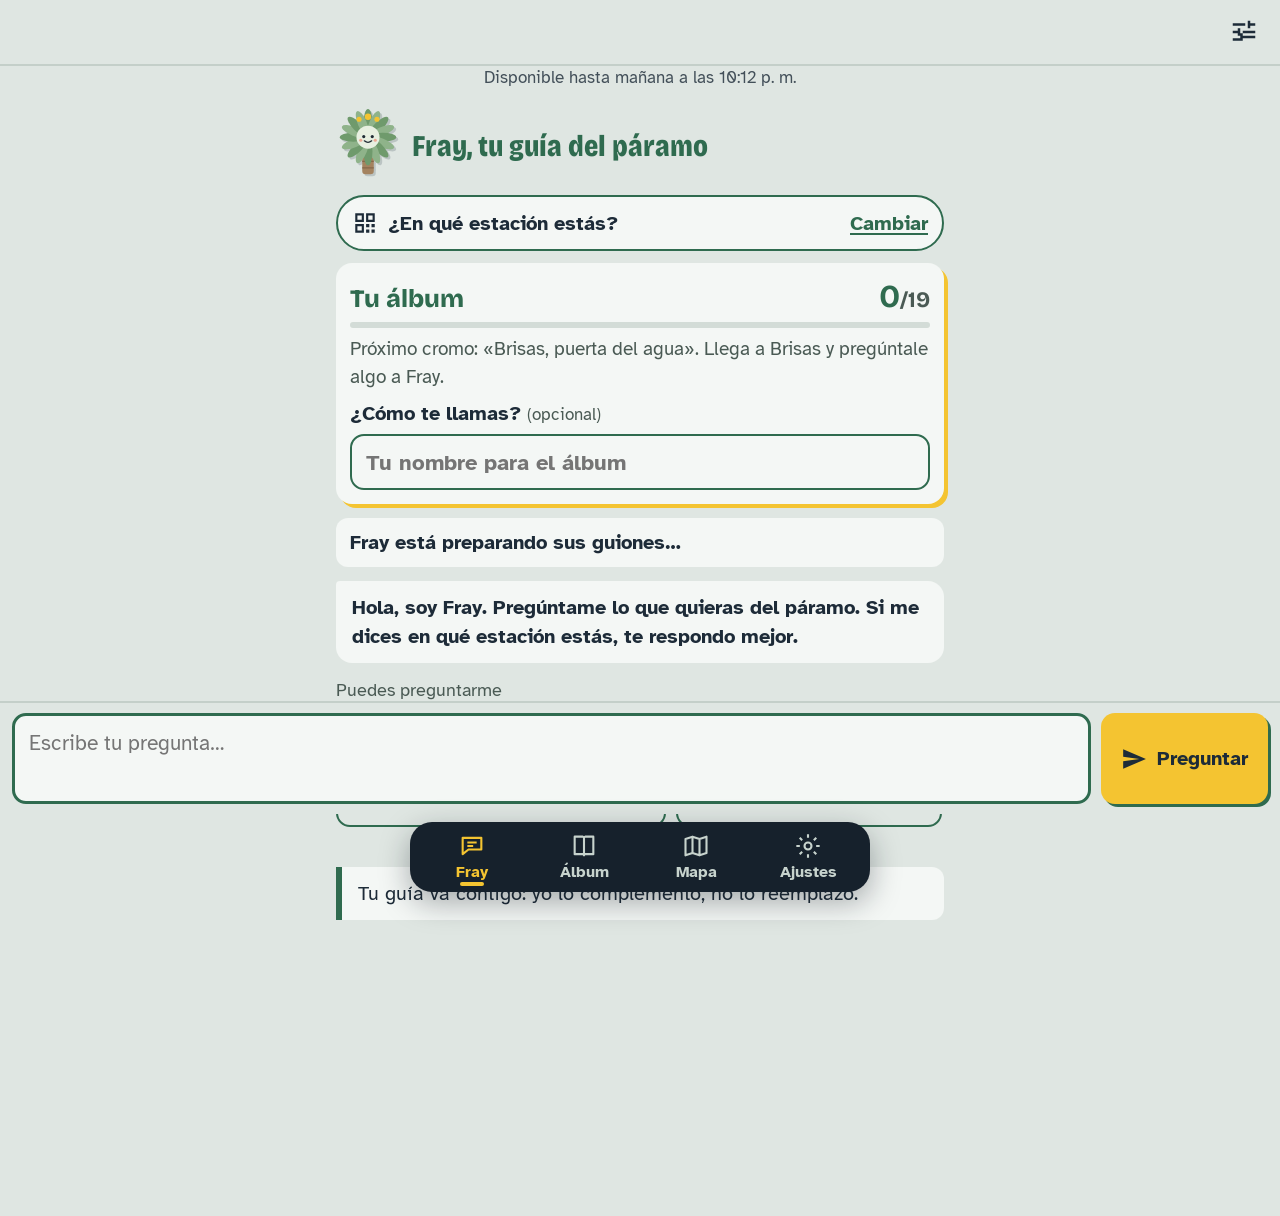
==== commit cb0ee8fe: "feat: pantalla principal con Fray y el álbum juntos; estación como contexto opcional; charla con sug" ====
--- a/index.html
+++ b/index.html
@@ -25,25 +25,6 @@
     <!-- Vigencia del contenido (contrato §7): «Disponible hasta las HH:MM» y aviso 1 h antes -->
     <p class="vigencia" id="vigencia" role="status" hidden></p>
 
-    <!-- 1. Inicio: elegir estación -->
-    <section class="vista" id="vista-inicio">
-      <div class="saludo">
-        <div class="fray" id="fray-inicio"></div>
-        <div>
-          <h1 data-t="app.titulo"></h1>
-          <p class="sub" data-t="app.sub"></p>
-        </div>
-      </div>
-      <p class="estado" id="estado-carga" data-t="estado.preparando"></p>
-      <label class="campo-inicio"><span>¿Cómo te llamas? <small>(opcional)</small></span>
-        <input class="campo-nombre" maxlength="24" autocomplete="given-name" enterkeyhint="done" placeholder="Tu nombre para el álbum"></label>
-      <button class="btn btn-flor btn-grande btn-ancho" id="btn-qr"><span class="ico" id="ico-qr"></span><span data-t="inicio.qr"></span></button>
-      <h2 class="titulo-seccion" data-t="inicio.elige"></h2>
-      <ol class="estaciones" id="lista-estaciones"></ol>
-      <p class="nota-guia" data-t="inicio.guia"></p>
-      <p class="pie"><a href="panel.html" data-t="pie.panel"></a></p>
-    </section>
-
     <!-- 2. Escanear QR de estación -->
     <section class="vista" id="vista-qr" hidden>
       <h2 class="titulo-seccion" data-t="qr.titulo"></h2>
@@ -61,6 +42,11 @@
           <p class="altitud" id="chat-altitud"></p>
         </div>
       </div>
+      <!-- La estación es solo un contexto opcional: mejora la búsqueda. Se fija con el QR o se cambia con un toque. -->
+      <button type="button" class="chip-estacion" id="chip-estacion"></button>
+      <!-- Resumen del álbum (lo pinta js/album-app.js): progreso, sobres por abrir y próximo cromo -->
+      <div class="resumen-album" id="resumen-album"></div>
+      <p class="estado" id="estado-carga" data-t="estado.preparando"></p>
       <div class="avisos" id="avisos" role="status" hidden></div>
       <p class="burbuja-fray" id="chat-hola"></p>
       <div class="sugerencias" id="sugerencias">
@@ -68,6 +54,8 @@
         <div class="chips" id="chips-sug"></div>
       </div>
       <div class="conversacion" id="conversacion" aria-live="polite"></div>
+      <p class="nota-guia" data-t="inicio.guia"></p>
+      <p class="pie"><a class="enlace-apk" id="enlace-apk" href="descargas/fray-paramo-arm64.apk" download hidden>Descargar app Android con IA local</a></p>
     </section>
 
     <!-- 4. Contenido vencido (contrato §7): solo queda el carril de seguridad -->
@@ -152,7 +140,24 @@
       <button type="button" class="btn btn-linea btn-mini" id="btn-guia">Modo guía</button>
       <button type="button" class="btn btn-peligro btn-mini" id="btn-borrar-album">Borrar mi álbum</button>
     </div>
+    <div class="ajustes-mas">
+      <button type="button" class="btn btn-linea btn-mini" id="btn-exportar-registro">Exportar registro de la prueba</button>
+      <a class="btn btn-linea btn-mini enlace-apk" href="descargas/fray-paramo-arm64.apk" download hidden>Descargar app Android con IA local</a>
+    </div>
+    <p class="mensaje" id="registro-msg" role="status"></p>
     <form method="dialog"><button class="btn btn-flor btn-ancho" data-t="ajustes.cerrar"></button></form>
+  </dialog>
+
+  <!-- Elegir estación (contexto opcional del chat) -->
+  <dialog id="dlg-estacion" class="dialogo">
+    <h2 data-t="inicio.elige"></h2>
+    <button type="button" class="btn btn-flor btn-grande btn-ancho" id="btn-qr"><span class="ico" id="ico-qr"></span><span data-t="inicio.qr"></span></button>
+    <ol class="estaciones" id="lista-estaciones"></ol>
+    <div class="acciones">
+      <button type="button" class="btn btn-linea btn-ancho" id="btn-sin-estacion">No estoy en una estación</button>
+      <button type="button" class="btn btn-linea btn-ancho" id="btn-estacion-cerrar" data-t="ajustes.cerrar"></button>
+    </div>
+    <p class="pie"><a href="panel.html" data-t="pie.panel"></a></p>
   </dialog>
 
   <!-- PIN del modo guía: uno por dispositivo, solo su hash PBKDF2 en este teléfono (js/panel-pin.js) -->
--- a/album.css
+++ b/album.css
@@ -294,7 +294,7 @@
 .perfil-pin text { fill: #2f6b4f; font: 800 13px var(--display); }
 .perfil-pin.hecha circle { fill: #2f6b4f; stroke: #f4c431; }
 .perfil-pin.hecha text { fill: #f4c431; }
-.perfil-pin .perfil-alt { fill: #1d2b38; font: 700 12px var(--texto); paint-order: stroke; stroke: #eef2ef; stroke-width: 4; }
+.perfil-pin .perfil-alt, .perfil-pin.hecha .perfil-alt { fill: #1d2b38; font: 700 12px var(--texto); paint-order: stroke; stroke: #eef2ef; stroke-width: 4; }
 .mapa-lista { list-style: none; margin: 0; padding: 0; display: grid; gap: 10px; }
 .mapa-est { width: 100%; display: flex; align-items: center; gap: 14px; min-height: 64px; padding: 10px 14px; border-radius: 14px; border: 0; background: var(--hoja); color: var(--tinta); text-align: left; box-shadow: 0 2px 0 var(--linea); }
 .mapa-num { width: 40px; height: 40px; flex: 0 0 auto; border-radius: 50%; display: grid; place-items: center; background: var(--amarillo); color: #2f6b4f; font: 800 1.1rem var(--display); }
@@ -311,3 +311,31 @@
   .vista-album *, .capa *, .capa { animation: none !important; transition: none !important; }
 }
 @media (min-width: 520px) { .ranuras { grid-template-columns: repeat(4, 1fr); } }
+
+/* ---------- Pantalla principal: estación como contexto y resumen del álbum ---------- */
+.chip-estacion { display: flex; align-items: center; gap: 10px; width: 100%; min-height: 56px; margin: 4px 0 12px; padding: 8px 14px; border-radius: 999px; border: 2px solid var(--verde); background: var(--hoja); color: var(--tinta); font-weight: 700; text-align: left; }
+.chip-estacion svg { width: 1.3em; height: 1.3em; fill: currentColor; flex: 0 0 auto; }
+.chip-estacion span { flex: 1; }
+.chip-estacion b { color: var(--verde); text-decoration: underline; text-underline-offset: 3px; }
+.resumen-album { display: grid; grid-template-columns: 1fr auto; align-items: center; gap: 8px 12px; margin: 0 0 14px; padding: 14px; border-radius: var(--radio); background: var(--hoja); box-shadow: 4px 4px 0 var(--amarillo); }
+.resumen-album:empty { display: none; }
+.resumen-link { display: grid; grid-template-columns: 1fr auto; align-items: baseline; gap: 6px 10px; color: var(--tinta); text-decoration: none; }
+.resumen-tit { font: 800 1.25rem var(--display); color: var(--verde); }
+.resumen-cuenta { font: 700 1.1rem var(--display); color: var(--gris); }
+.resumen-cuenta b { font-size: 1.6rem; color: var(--verde); }
+.resumen-link .barra-progreso { grid-column: 1 / -1; }
+.resumen-pista { margin: 0; color: var(--gris); font-size: .95rem; }
+.resumen-album .campo-inicio { margin: 0; }
+.marca-estacion { justify-self: center; margin: 0; padding: 4px 12px; border-radius: 999px; background: var(--amarillo); color: #1d2b38; font-weight: 700; font-size: .85rem; }
+.resp-charla { border-radius: 4px var(--radio) var(--radio) var(--radio); }
+.enlace-apk { font-weight: 700; }
+#dlg-estacion .estaciones { margin: 14px 0; }
+#dlg-estacion .acciones { display: grid; }
+
+.resumen-pista, .resumen-album .campo-inicio { grid-column: 1 / -1; }
+.resumen-sobres { min-height: 52px; padding: 8px 14px; white-space: nowrap; }
+.resumen-album:not(:has(.resumen-sobres)) .resumen-link { grid-column: 1 / -1; }
+.vista-chat .cab-estacion { padding: 8px 0 4px; }
+.vista-chat .cab-estacion h1 { font-size: 1.5rem; }
+.campo-nombre { width: 100%; max-width: 100%; min-width: 0; }
+.dialogo fieldset { min-width: 0; }
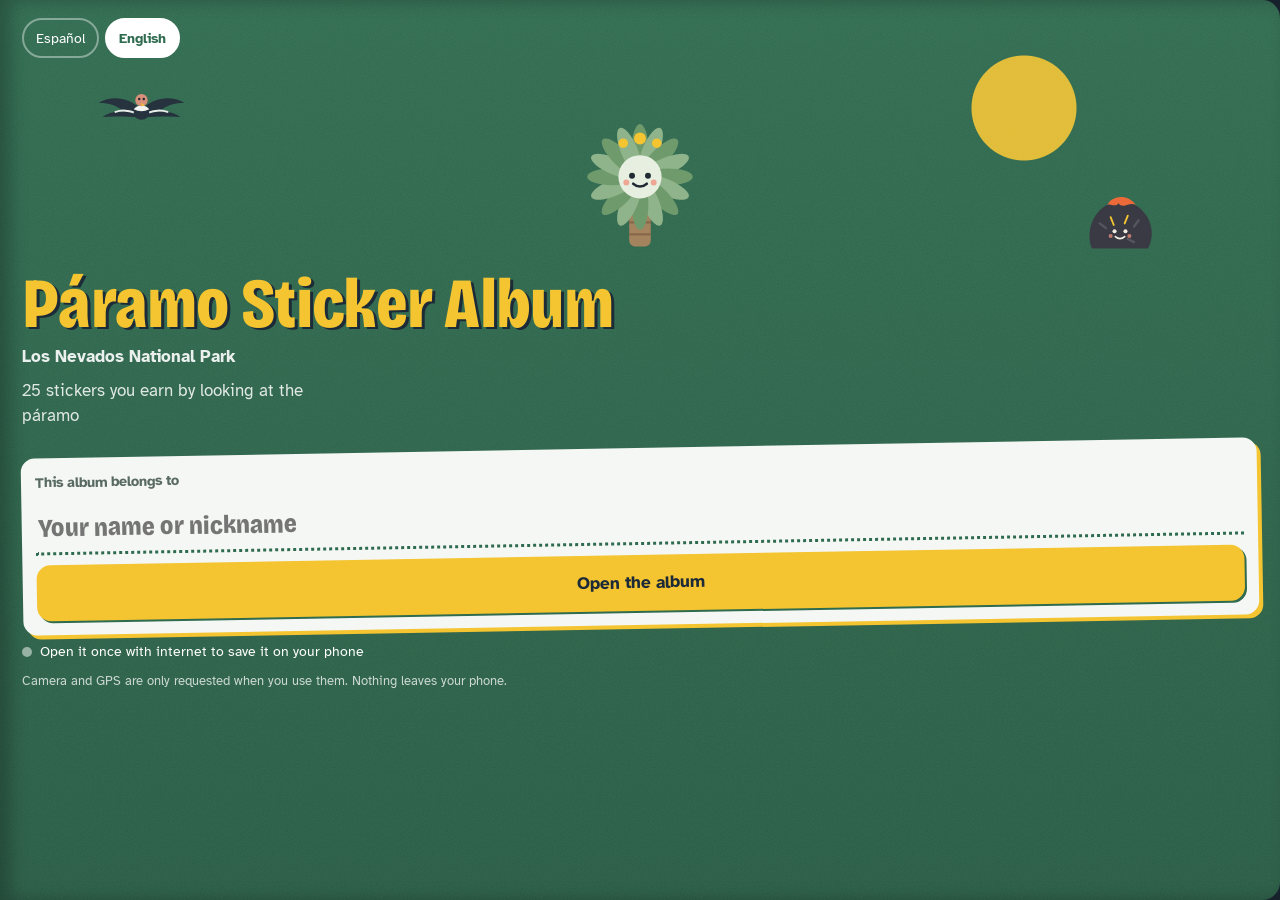
==== commit f9d41680: "feat: la app original del Álbum del Páramo (r2/instalar) como interfaz, con el cerebro nuevo de Fray" ====
--- a/index.html
+++ b/index.html
@@ -1,201 +1,166 @@
-<!doctype html>
+<!DOCTYPE html>
 <html lang="es">
 <head>
-  <meta charset="utf-8">
+  <meta charset="UTF-8">
   <meta name="viewport" content="width=device-width, initial-scale=1, viewport-fit=cover">
-  <title>Fray · guía del páramo</title>
-  <meta name="description" content="Asistente de las estaciones del sector norte del PNN Los Nevados. Funciona sin internet y responde con los guiones oficiales.">
-  <meta name="theme-color" content="#2f6b4f">
+  <title>Álbum del Páramo</title>
+  <meta name="description" content="Álbum de cromos sin internet para visitantes del PNN Los Nevados.">
   <link rel="manifest" href="manifest.json">
+  <meta name="theme-color" content="#e3e9e5" media="(prefers-color-scheme: light)">
+  <meta name="theme-color" content="#16212c" media="(prefers-color-scheme: dark)">
+  <meta name="apple-mobile-web-app-capable" content="yes">
+  <meta name="mobile-web-app-capable" content="yes">
+  <meta name="apple-mobile-web-app-status-bar-style" content="default">
+  <meta name="apple-mobile-web-app-title" content="Páramo">
+  <link rel="apple-touch-icon" href="icons/icon-192.png">
   <link rel="icon" href="icons/icon-192.png">
-  <link rel="apple-touch-icon" href="icons/icon-192.png">
+  <link rel="preload" href="fonts/bricolage-grotesque-latin-wdth-normal.woff2" as="font" type="font/woff2" crossorigin>
   <link rel="stylesheet" href="styles.css">
-  <link rel="stylesheet" href="album.css">
 </head>
 <body>
-  <!-- Barra superior: estado y ajustes -->
-  <header class="barra">
-    <button class="btn-icono" id="btn-volver" hidden aria-label="Estaciones"></button>
-    <p class="barra-titulo" id="barra-titulo"></p>
-    <span class="insignia" id="insignia-ejemplo" hidden></span>
-    <button class="btn-icono" id="btn-ajustes" aria-label="Ajustes"></button>
-  </header>
+  <a class="saltar" href="#principal" data-t="a11y.saltar">Ir al contenido</a>
+  <p id="rol-banda" class="rol-banda" role="status"><span class="rol-guia" data-t="rol.guiaBanda">Modo guía: este teléfono muestra los códigos del guía</span><span class="rol-equipo" data-t="rol.equipoBanda">Modo equipo: ajustes del parque</span></p>
+  <main id="principal" tabindex="-1">
+  <h1 class="sr-only" data-t="titulo">Álbum del Páramo</h1>
+  <!-- ÁLBUM -->
+  <section id="v-album" class="vista vista-papel" aria-labelledby="album-titulo">
+    <header class="cabezote">
+      <div class="cabezote-txt">
+        <h1 id="album-titulo" data-t="titulo">Álbum del Páramo</h1>
+        <p id="album-dueno" class="dueno"></p>
+      </div>
+      <p class="contador" aria-live="polite"><b id="cuenta-n">0</b><span>/</span><span id="cuenta-t">24</span></p>
+    </header>
+    <div class="barra-progreso" aria-hidden="true"><span id="barra"></span></div>
 
-  <main>
-    <!-- Vigencia del contenido (contrato §7): «Disponible hasta las HH:MM» y aviso 1 h antes -->
-    <p class="vigencia" id="vigencia" role="status" hidden></p>
+    <button id="btn-sobres" class="sobres-pendientes" hidden>
+      <span class="sobres-pila" aria-hidden="true"><i></i><i></i><i></i></span>
+      <span id="sobres-txt"></span>
+      <span class="sobres-abrir" data-t="album.abrirSobres">Abrir</span>
+    </button>
+    <p id="pista" class="pista"></p>
 
-    <!-- 2. Escanear QR de estación -->
-    <section class="vista" id="vista-qr" hidden>
-      <h2 class="titulo-seccion" data-t="qr.titulo"></h2>
-      <div class="camara"><video id="video" playsinline muted></video><div class="mira"></div></div>
-      <p class="mensaje" id="qr-mensaje" role="status"></p>
-      <button class="btn btn-linea btn-grande btn-ancho" id="btn-qr-cancelar" data-t="qr.cancelar"></button>
-    </section>
+    <div class="libro">
+      <div id="paginas" class="paginas" aria-live="polite"></div>
+      <nav id="indice" class="indice" data-t="album.indice" data-t-attr="aria-label"></nav>
+    </div>
+  </section>
 
-    <!-- 3. Chat de la estación -->
-    <section class="vista vista-chat" id="vista-chat" hidden>
-      <div class="cab-estacion">
-        <div class="fray fray-mini" id="fray-chat"></div>
-        <div>
-          <h1 id="chat-estacion"></h1>
-          <p class="altitud" id="chat-altitud"></p>
+  <!-- LENTE -->
+  <section id="v-lente" class="vista vista-campo" aria-label="Lente" hidden>
+    <div class="lente-marco">
+      <video id="video" playsinline muted></video>
+      <svg class="mira" viewBox="0 0 100 100" preserveAspectRatio="none" aria-hidden="true">
+        <path d="M2 18 V2 H18"/><path d="M82 2 H98 V18"/><path d="M98 82 V98 H82"/><path d="M18 98 H2 V82"/>
+      </svg>
+      <div class="lente-modo" role="tablist">
+        <button role="tab" data-modo="reconocer" aria-selected="true" data-t="lente.reconocer">Reconocer</button>
+        <button role="tab" data-modo="qr" aria-selected="false" data-t="lente.qr">Leer QR</button>
+      </div>
+      <div id="lente-foto-barra" class="lente-foto-barra" hidden>
+        <button id="foto-cancelar" class="btn btn-claro" data-t="lente.cancelar">Cancelar</button>
+        <button id="foto-girar" class="btn btn-claro" data-t="lente.girar">Cambiar cámara</button>
+      </div>
+      <p id="lente-chip" class="lente-chip" aria-live="polite" hidden></p>
+      <div id="lente-apagada" class="lente-apagada" hidden>
+        <p id="lente-apagada-txt" data-t="lente.apagada"></p>
+        <button id="lente-encender" class="btn btn-flor" data-t="lente.encender">Encender</button>
+      </div>
+      <button id="disparar" class="disparador" data-t="lente.disparar" data-t-attr="aria-label" hidden><span></span></button>
+    </div>
+    <div class="lente-guia">
+      <div id="pj" class="pj" aria-hidden="true"></div>
+      <div class="globo">
+        <p id="lente-msg" aria-live="polite"></p>
+        <div class="acciones">
+          <button id="lente-abrir" class="btn btn-flor" hidden data-t="lente.abrirSobre">Abrir sobre</button>
+          <button id="lente-preguntar" class="btn btn-linea btn-cuadro" hidden data-t="lente.preguntar" data-t-attr="aria-label"><svg viewBox="0 0 24 24" aria-hidden="true"><path d="M4 5h16v11H9l-4 4v-4H4z"/><path d="M10 9.2a2 2 0 1 1 2.6 1.9c-.4.2-.6.5-.6 1V12.5"/><circle cx="12" cy="14.6" r=".4"/></svg></button>
+          <button id="lente-escuchar" class="btn btn-linea btn-cuadro" hidden data-t="det.escuchar" data-t-attr="aria-label"><svg viewBox="0 0 24 24" aria-hidden="true"><path d="M4 9v6h4l5 4V5L8 9z"/><path class="onda" d="M16 8.5a5 5 0 0 1 0 7M18.5 6a8.5 8.5 0 0 1 0 12"/></svg></button>
         </div>
       </div>
-      <!-- La estación es solo un contexto opcional: mejora la búsqueda. Se fija con el QR o se cambia con un toque. -->
-      <button type="button" class="chip-estacion" id="chip-estacion"></button>
-      <!-- Resumen del álbum (lo pinta js/album-app.js): progreso, sobres por abrir y próximo cromo -->
-      <div class="resumen-album" id="resumen-album"></div>
-      <p class="estado" id="estado-carga" data-t="estado.preparando"></p>
-      <div class="avisos" id="avisos" role="status" hidden></div>
-      <p class="burbuja-fray" id="chat-hola"></p>
-      <div class="sugerencias" id="sugerencias">
-        <p class="etiqueta-sug" data-t="chat.sugerencias"></p>
-        <div class="chips" id="chips-sug"></div>
+    </div>
+    <p class="lente-nunca" data-t="lente.nunca"></p>
+  </section>
+
+  <!-- MAPA -->
+  <section id="v-mapa" class="vista vista-campo" aria-labelledby="mapa-titulo" hidden>
+    <header class="campo-cab">
+      <h2 id="mapa-titulo" data-t="mapa.titulo">El sendero</h2>
+      <span class="mapa-cab-der">
+        <span id="mapa-modo" class="segmentos-mini" role="group" hidden><button type="button" data-m="plano" aria-pressed="true" data-t="mapa.plano">Plano</button><button type="button" data-m="3d" aria-pressed="false">3D</button></span>
+        <span id="gps-chip" class="chip"></span>
+      </span>
+    </header>
+    <div id="gps-ayuda" class="gps-ayuda" role="status" hidden></div>
+    <div class="pliego"><svg id="mapa" viewBox="0 0 360 440" role="img" data-t="mapa.alt" data-t-attr="aria-label" aria-label="Mapa del sendero"></svg>
+      <div id="vista3d" class="vista3d" hidden><canvas id="mapa3d" aria-hidden="true"></canvas><canvas id="mapa3d-capa" role="img" data-t="mapa.alt3d" data-t-attr="aria-label" aria-label="Relieve en 3D del sector"></canvas><p class="ayuda3d" data-t="mapa.ayuda3d"></p></div></div>
+    <p id="mapa-fuente" class="mapa-fuente"></p>
+    <section id="bitacora" class="bitacora" aria-live="polite" hidden></section>
+    <p class="ayuda" data-t="mapa.ayuda"></p>
+    <ol id="estaciones" class="estaciones"></ol>
+    <p id="estaciones-nota" class="estaciones-nota"></p>
+  </section>
+
+
+  <!-- PREGUNTAR (chat sin internet) -->
+  <section id="v-chat" class="vista vista-papel vista-chat" aria-labelledby="chat-titulo" hidden>
+    <header class="chat-cab">
+      <div id="chat-pj" class="chat-pj" aria-hidden="true"></div>
+      <div>
+        <h1 id="chat-titulo" data-t="chat.titulo">Pregúntale a Fray</h1>
+        <p class="chat-sub" data-t="chat.sub"></p>
       </div>
-      <div class="conversacion" id="conversacion" aria-live="polite"></div>
-      <p class="nota-guia" data-t="inicio.guia"></p>
-      <p class="pie"><a class="enlace-apk" id="enlace-apk" href="descargas/fray-paramo-arm64.apk" download hidden>Descargar app Android con IA local</a></p>
-    </section>
+    </header>
+    <p id="chat-estado" class="chat-estado" role="status" hidden></p>
+    <div id="chat-log" class="chat-log" aria-live="polite"></div>
+    <div id="chat-sug" class="chat-sug"></div>
+    <form id="chat-form" class="chat-form" autocomplete="off">
+      <div id="chat-tema" class="chat-tema" hidden><span class="chat-tema-txt"></span><button type="button" id="chat-tema-x" class="chat-tema-x" data-t="chat.quitarTema" data-t-attr="aria-label" aria-label="Quitar tema">×</button></div>
+      <button type="button" id="chat-foto" class="chat-foto btn-cuadro btn-linea" data-t="chat.foto" data-t-attr="aria-label" aria-label="¿Qué es esto? Toma una foto">
+        <svg viewBox="0 0 24 24" aria-hidden="true"><path d="M4 8h3l2-3h6l2 3h3v11H4z"/><circle cx="12" cy="13" r="3.6"/></svg>
+      </button>
+      <input id="chat-foto-in" type="file" accept="image/*" capture="environment" hidden>
+      <input id="chat-in" enterkeyhint="send" maxlength="200" data-t="chat.placeholder" data-t-attr="placeholder" aria-labelledby="chat-titulo">
+      <button id="chat-enviar" class="btn btn-flor chat-enviar" aria-describedby="chat-enviar-ayuda" data-t="chat.enviar">Enviar</button>
+      <span id="chat-enviar-ayuda" class="sr-only" data-t="dic.ayuda">Mantén presionado para hablarle a Fray</span>
+    </form>
+  </section>
 
-    <!-- 4. Contenido vencido (contrato §7): solo queda el carril de seguridad -->
-    <section class="vista" id="vista-vencido" hidden>
-      <div class="saludo">
-        <div class="fray" id="fray-vencido"></div>
-        <div><h1 id="vencido-titulo"></h1></div>
-      </div>
-      <p class="estado" data-t="vencido.texto"></p>
-      <p class="mensaje" id="vencido-estado" role="status"></p>
-      <button class="btn btn-flor btn-grande btn-ancho" id="btn-renovar" data-t="vencido.renovar"></button>
-      <p class="nota-guia" data-t="vencido.seguridad"></p>
-      <div class="conversacion" id="conv-vencido" aria-live="polite"></div>
-    </section>
+  <!-- EQUIPO -->
+  <section id="v-equipo" class="vista vista-campo" aria-labelledby="eq-titulo" hidden></section>
+  <section id="v-guia" class="vista vista-campo" aria-labelledby="guia-titulo" hidden></section>
 
-    <!-- 5. Álbum del Páramo (js/album-app.js) -->
-    <section class="vista vista-album" id="vista-album" hidden aria-labelledby="album-titulo">
-      <header class="cabezote">
-        <div class="cabezote-txt">
-          <h1 id="album-titulo">Álbum del Páramo</h1>
-          <p id="album-dueno" class="dueno"></p>
-        </div>
-        <p class="contador" aria-live="polite"><b id="cuenta-n">0</b><span>/</span><span id="cuenta-t">0</span></p>
-      </header>
-      <div class="barra-progreso" aria-hidden="true"><span id="barra-album"></span></div>
-      <button id="btn-sobres" class="sobres-pendientes" hidden>
-        <span class="sobres-pila" aria-hidden="true"><i></i><i></i><i></i></span>
-        <span id="sobres-txt"></span>
-        <span class="sobres-abrir">Abrir</span>
-      </button>
-      <p id="pista" class="pista"></p>
-      <div class="libro">
-        <div id="paginas" class="paginas" aria-live="polite"></div>
-        <nav id="indice" class="indice" aria-label="Capítulos del álbum"></nav>
-      </div>
-      <button class="btn btn-linea btn-grande btn-ancho btn-pdf">Descargar mi álbum (PDF)</button>
-      <p class="nota-pdf">El PDF guarda tus cromos y tu recorrido.</p>
-    </section>
-
-    <!-- 6. Mapa del sendero -->
-    <section class="vista vista-mapa" id="vista-mapa" hidden></section>
-
-    <!-- 7. Modo guía (con PIN) -->
-    <section class="vista vista-guia" id="vista-guia" hidden></section>
   </main>
 
-  <!-- Caja de pregunta (solo en el chat) -->
-  <form class="caja-pregunta" id="form-pregunta" hidden>
-    <label class="oculto" for="pregunta" data-t="chat.placeholder"></label>
-    <textarea id="pregunta" rows="2" maxlength="300" data-t-ph="chat.placeholder" enterkeyhint="send"></textarea>
-    <button class="btn btn-flor btn-enviar" type="submit"><span class="ico" id="ico-enviar"></span><span data-t="chat.preguntar"></span></button>
-  </form>
-
-  <!-- Ajustes: letra, contraste, idioma -->
-  <dialog id="dlg-ajustes" class="dialogo">
-    <h2 data-t="ajustes.titulo"></h2>
-    <fieldset>
-      <legend data-t="ajustes.letra"></legend>
-      <div class="segmentado" id="opc-letra">
-        <button type="button" data-letra="1" aria-label="A normal">A</button>
-        <button type="button" data-letra="2" aria-label="A grande">A+</button>
-        <button type="button" data-letra="3" aria-label="A muy grande">A++</button>
-      </div>
-    </fieldset>
-    <label class="interruptor"><input type="checkbox" id="opc-contraste"> <span data-t="ajustes.contraste"></span></label>
-    <fieldset>
-      <legend data-t="ajustes.idioma"></legend>
-      <div class="segmentado" id="opc-idioma">
-        <button type="button" data-idioma="es">Español</button>
-        <button type="button" data-idioma="en">English</button>
-      </div>
-    </fieldset>
-    <fieldset>
-      <legend>Mi álbum</legend>
-      <label class="campo-inicio"><span>Tu nombre (opcional)</span>
-        <input class="campo-nombre" maxlength="24" autocomplete="given-name" enterkeyhint="done" placeholder="Tu nombre para el álbum"></label>
-      <p class="sub">Sale en tu álbum y en el certificado. Solo se guarda en este teléfono.</p>
-      <button type="button" class="btn btn-linea btn-ancho btn-pdf">Descargar mi álbum (PDF)</button>
-      <p class="nota-pdf">El PDF guarda tus cromos y tu recorrido.</p>
-    </fieldset>
-    <div class="ajustes-mas">
-      <button type="button" class="btn btn-linea btn-mini" id="btn-guia">Modo guía</button>
-      <button type="button" class="btn btn-peligro btn-mini" id="btn-borrar-album">Borrar mi álbum</button>
-    </div>
-    <div class="ajustes-mas">
-      <button type="button" class="btn btn-linea btn-mini" id="btn-exportar-registro">Exportar registro de la prueba</button>
-      <a class="btn btn-linea btn-mini enlace-apk" href="descargas/fray-paramo-arm64.apk" download hidden>Descargar app Android con IA local</a>
-    </div>
-    <p class="mensaje" id="registro-msg" role="status"></p>
-    <form method="dialog"><button class="btn btn-flor btn-ancho" data-t="ajustes.cerrar"></button></form>
-  </dialog>
-
-  <!-- Elegir estación (contexto opcional del chat) -->
-  <dialog id="dlg-estacion" class="dialogo">
-    <h2 data-t="inicio.elige"></h2>
-    <button type="button" class="btn btn-flor btn-grande btn-ancho" id="btn-qr"><span class="ico" id="ico-qr"></span><span data-t="inicio.qr"></span></button>
-    <ol class="estaciones" id="lista-estaciones"></ol>
-    <div class="acciones">
-      <button type="button" class="btn btn-linea btn-ancho" id="btn-sin-estacion">No estoy en una estación</button>
-      <button type="button" class="btn btn-linea btn-ancho" id="btn-estacion-cerrar" data-t="ajustes.cerrar"></button>
-    </div>
-    <p class="pie"><a href="panel.html" data-t="pie.panel"></a></p>
-  </dialog>
-
-  <!-- PIN del modo guía: uno por dispositivo, solo su hash PBKDF2 en este teléfono (js/panel-pin.js) -->
-  <dialog id="dlg-pin" class="dialogo">
-    <h2>Modo guía</h2>
-    <form id="form-pin">
-      <p id="pin-txt"></p>
-      <input id="pin-in" class="pin-in" type="password" inputmode="numeric" pattern="[0-9]*" minlength="6" maxlength="12" autocomplete="off" aria-label="PIN del guía">
-      <p class="mensaje" id="pin-msg" role="status"></p>
-      <div class="acciones"><button class="btn btn-flor">Entrar</button><button type="button" class="btn btn-linea" id="pin-cancelar">Cancelar</button></div>
-    </form>
-  </dialog>
-
-  <!-- Barra inferior: pocas opciones grandes -->
+  <!-- MUELLE DE NAVEGACIÓN -->
   <nav class="muelle" aria-label="Secciones">
-    <button data-ir="fray" aria-current="page"><svg viewBox="0 0 24 24" aria-hidden="true"><path d="M4 5h16v10H9l-5 4z"/><path d="M8 9h8M8 12h5"/></svg><span>Fray</span></button>
-    <a href="#/album" data-ir="album"><svg viewBox="0 0 24 24" aria-hidden="true"><path d="M4 4h7a2 2 0 0 1 1 1v15a2 2 0 0 0-1-1H4z M20 4h-7a2 2 0 0 0-1 1v15a2 2 0 0 1 1-1h7z"/></svg><span>Álbum</span><b id="muelle-badge" class="muelle-badge" hidden></b></a>
-    <a href="#/mapa" data-ir="mapa"><svg viewBox="0 0 24 24" aria-hidden="true"><path d="M3 6l6-2 6 2 6-2v14l-6 2-6-2-6 2z M9 4v14 M15 6v14"/></svg><span>Mapa</span></a>
-    <button data-ir="ajustes"><svg viewBox="0 0 24 24" aria-hidden="true"><circle cx="12" cy="12" r="3"/><path d="M12 2v3M12 19v3M2 12h3M19 12h3M4.9 4.9l2.1 2.1M17 17l2.1 2.1M4.9 19.1 7 17M17 7l2.1-2.1"/></svg><span>Ajustes</span></button>
+    <button data-vista="album" aria-current="page"><svg viewBox="0 0 24 24" aria-hidden="true"><path d="M4 4h7a2 2 0 0 1 1 1v15a2 2 0 0 0-1-1H4z M20 4h-7a2 2 0 0 0-1 1v15a2 2 0 0 1 1-1h7z"/></svg><span data-t="nav.album">Álbum</span><b id="muelle-badge" class="badge" hidden></b></button>
+    <button data-vista="mapa"><svg viewBox="0 0 24 24" aria-hidden="true"><path d="M3 6l6-2 6 2 6-2v14l-6 2-6-2-6 2z M9 4v14 M15 6v14"/></svg><span data-t="nav.mapa">Mapa</span></button>
+    <button data-vista="lente" class="muelle-lente"><span class="lente-ojo" aria-hidden="true"><i></i></span><span data-t="nav.lente">Lente</span></button>
+    <button data-vista="chat"><svg viewBox="0 0 24 24" aria-hidden="true"><path d="M4 5h16v10H9l-5 4z"/><path d="M8 9h8M8 12h5"/></svg><span data-t="nav.chat">Preguntar</span></button>
+    <button data-accion="ajustes"><svg viewBox="0 0 24 24" aria-hidden="true"><circle cx="12" cy="12" r="3"/><path d="M12 2v3M12 19v3M2 12h3M19 12h3M4.9 4.9l2.1 2.1M17 17l2.1 2.1M4.9 19.1 7 17M17 7l2.1-2.1"/></svg><span data-t="nav.ajustes">Ajustes</span></button>
   </nav>
 
-  <!-- Capas del álbum -->
+  <!-- CAPAS -->
   <div id="capa-detalle" class="capa" hidden role="dialog" aria-modal="true"></div>
   <div id="capa-sobre" class="capa capa-sobre" hidden role="dialog" aria-modal="true"></div>
-  <div id="capa-pausa" class="capa capa-pausa" hidden role="dialog" aria-modal="true">
-    <p class="pausa-tit">Mirada larga</p>
+  <div id="capa-ajustes" class="capa capa-hoja" hidden role="dialog" aria-modal="true" aria-labelledby="aj-titulo"></div>
+  <div id="capa-estacion" class="capa capa-hoja" hidden role="dialog" aria-modal="true" aria-labelledby="est-titulo"></div>
+  <div id="capa-pausa" class="capa capa-pausa" hidden role="dialog" aria-modal="true" aria-labelledby="pausa-tit">
+    <p class="pausa-tit" id="pausa-tit" data-t="pausa.titulo"></p>
     <svg viewBox="0 0 120 120" class="anillo" aria-hidden="true"><circle cx="60" cy="60" r="52" class="pista-anillo"/><circle cx="60" cy="60" r="52" class="avance" id="pausa-avance"/></svg>
     <p id="pausa-tiempo" class="pausa-tiempo">2:00</p>
-    <p class="pausa-txt">Deja el teléfono quieto y mira el páramo.</p>
-    <p id="pausa-estado" class="pausa-estado"></p>
-    <button id="pausa-salir" class="btn btn-linea">Salir</button>
+    <p class="pausa-txt" data-t="pausa.txt"></p>
+    <p id="pausa-estado" class="pausa-estado" data-t="pausa.regla"></p>
+    <button id="pausa-salir" class="btn btn-linea" data-t="pausa.salir">Salir</button>
   </div>
-  <canvas id="album-confeti" class="confeti" aria-hidden="true"></canvas>
-  <div id="album-aviso" class="album-aviso" role="status" aria-live="polite"></div>
+  <div id="capa-portada" class="capa capa-portada" hidden role="dialog" aria-modal="true" aria-label="Álbum del Páramo" data-t="titulo" data-t-attr="aria-label"></div>
+  <canvas id="confeti" class="confeti" aria-hidden="true"></canvas>
+
+  <div id="aviso" class="aviso" role="status" aria-live="polite"></div>
 
   <script src="lib/jsQR.js" defer></script>
   <script src="lib/qrcode.js" defer></script>
-  <script type="module" src="js/ui.js"></script>
-  <script type="module" src="js/cromos.js"></script>
+  <script type="module" src="js/app.js"></script>
 </body>
 </html>
--- a/styles.css
+++ b/styles.css
@@ -1,286 +1,759 @@
-/* Fray · guía del páramo — identidad del Álbum del Páramo: risografía a dos tintas (verde frailejón + amarillo flor).
-   Pensado para sol fuerte, frío y guantes: letra grande, alto contraste, botones de al menos 56 px. */
-@font-face { font-family: 'Bricolage Grotesque'; font-style: normal; font-display: swap; font-weight: 200 800; font-stretch: 75% 100%; src: url(fonts/bricolage-grotesque-latin-wdth-normal.woff2) format('woff2'); }
+/* Álbum del Páramo — estilo risografía a dos tintas (verde frailejón + amarillo flor de frailejón) */
+@font-face { font-family: 'Bricolage Grotesque'; font-style: normal; font-display: swap; font-weight: 200 800; font-stretch: 75% 100%; src: url(fonts/bricolage-grotesque-latin-wdth-normal.woff2) format('woff2-variations'), url(fonts/bricolage-grotesque-latin-wdth-normal.woff2) format('woff2'); }
 @font-face { font-family: 'Atkinson Hyperlegible'; font-weight: 400; font-display: swap; src: url(fonts/atkinson-hyperlegible-latin-400-normal.woff2) format('woff2'); }
 @font-face { font-family: 'Atkinson Hyperlegible'; font-weight: 700; font-display: swap; src: url(fonts/atkinson-hyperlegible-latin-700-normal.woff2) format('woff2'); }
 
 :root {
-  --papel: #dfe6e2;      /* fondo: niebla fría */
-  --hoja: #f4f7f5;       /* tarjetas */
-  --linea: #c4cfc9;
+  --papel: #dfe6e2;      /* mesa / fondo del álbum: niebla fría */
+  --papel-2: #eef2ef;    /* hoja del álbum y cromos */
+  --papel-3: #d3dcd7;
   --tinta: #1d2b38;      /* texto: azul noche de páramo */
-  --verde: #2f6b4f;      /* frailejón */
-  --amarillo: #f4c431;   /* flor de frailejón */
-  --sello: #b83a1f;      /* alertas (oscurecido para contraste AA sobre claro) */
-  --sello-fondo: #fde7df;
-  --laguna: #1f6f73;
-  --gris: #4a5a54;
+  --verde: #2f6b4f;      /* tinta 1: frailejón */
+  --amarillo: #f4c431;   /* tinta 2: flor de frailejón */
+  --sello: #d8492b;      /* sellos y alertas */
+  --laguna: #6cbfc2;     /* GPS y "tú" */
+  --gris: #586a63;
+  --campo: #16212c;      /* vistas de campo (Lente, mapa): oscuras para el sol y la batería */
+  --campo-2: #1e2d3b;
+  --campo-3: #2c3f50;
+  --niebla: #e6ece8;
+  --mezcla: multiply;
+  --sombra-hoja: 0 1px 0 var(--papel-3), 0 2px 0 var(--papel-2), 0 3px 0 var(--papel-3), 0 4px 0 var(--papel-2), 0 12px 28px rgba(29, 43, 56, .16);
+  --muelle-alto: 86px;
+  --cap-sendero: var(--amarillo); --cap-flora: var(--verde); --cap-fauna: var(--laguna); --cap-historias: #b73b20; /* 5,7:1 con texto blanco (el rojo del sello daba 4,3:1) */
   --display: 'Bricolage Grotesque', 'Arial Narrow', system-ui, sans-serif;
   --texto: 'Atkinson Hyperlegible', system-ui, sans-serif;
-  --radio: 16px;
   color-scheme: light;
-  font-size: 125%;        /* 20 px de base: se lee al sol y a un brazo de distancia */
-}
-:root[data-letra="2"] { font-size: 145%; }
-:root[data-letra="3"] { font-size: 170%; }
-
-/* Alto contraste: fondo negro, texto blanco, acentos amarillos */
-:root[data-contraste="alto"] {
-  --papel: #000; --hoja: #000; --linea: #fff; --tinta: #fff; --verde: #ffe14d; --amarillo: #ffe14d;
-  --sello: #ff8a6b; --sello-fondo: #000; --laguna: #7fe7ec; --gris: #fff;
+}
+:root[data-tema="noche"] {
+  --papel: #121b24; --papel-2: #1b2834; --papel-3: #0f171f;
+  --tinta: #e6ece8; --verde: #84b896; --gris: #9fb1aa;
+  --mezcla: normal;
+  --sombra-hoja: 0 1px 0 #24343f, 0 3px 0 #1b2834, 0 4px 0 #24343f, 0 12px 28px rgba(0, 0, 0, .4);
   color-scheme: dark;
 }
-:root[data-contraste="alto"] .resp, :root[data-contraste="alto"] .estacion, :root[data-contraste="alto"] .chip { border: 2px solid #fff; }
 
 * { box-sizing: border-box; }
-
-.sobre-cromo {
-  width: min(25rem, calc(100% - 2rem));
-  max-height: calc(100% - 2rem);
-  padding: 1rem;
-  border: 2px solid var(--verde);
-  border-radius: var(--radio);
-  background: var(--hoja);
-  color: var(--tinta);
-  overflow-wrap: anywhere;
-}
-.sobre-cromo::backdrop { background: rgb(0 0 0 / 55%); }
-.sobre-cromo h2 { margin-top: 0; }
-.sobre-cromo button {
-  min-height: 56px;
-  width: 100%;
-  border: 2px solid var(--tinta);
-  border-radius: var(--radio);
-  background: var(--amarillo);
-  color: #1d2b38;
-  font: inherit;
-  font-weight: bold;
-}
-.sobre-cromo[data-abierto] { animation: revelar-cromo 220ms ease-out; }
-@keyframes revelar-cromo { from { opacity: 0; transform: translateY(.4rem); } }
-@media (prefers-reduced-motion: reduce) {
-  .sobre-cromo[data-abierto] { animation-name: disolver-cromo; }
-  @keyframes disolver-cromo { from { opacity: 0; } }
-}
 html { -webkit-text-size-adjust: 100%; }
 body {
   margin: 0; min-height: 100dvh; background: var(--papel); color: var(--tinta);
-  font: 1rem/1.45 var(--texto); -webkit-tap-highlight-color: transparent;
-  padding-bottom: env(safe-area-inset-bottom);
-}
-body[data-vista="chat"] { padding-bottom: calc(8rem + env(safe-area-inset-bottom)); }
-h1, h2, h3 { font-family: var(--display); margin: 0; line-height: 1.05; }
-button, input, textarea, select { font: inherit; color: inherit; }
-button { cursor: pointer; }
-a { color: var(--verde); }
-:focus-visible { outline: 4px solid var(--amarillo); outline-offset: 3px; border-radius: 6px; }
+  font: 1.0625rem/1.45 var(--texto); -webkit-tap-highlight-color: transparent;
+  padding: env(safe-area-inset-top) 0 calc(var(--muelle-alto) + env(safe-area-inset-bottom));
+  overscroll-behavior-y: none;
+}
+body[data-vista="lente"], body[data-vista="mapa"], body[data-vista="equipo"], body[data-vista="guia"] { background: var(--campo); color: var(--niebla); }
+h1, h2, h3 { font-family: var(--display); margin: 0; line-height: 1.02; }
+button { font: inherit; color: inherit; cursor: pointer; }
+:focus-visible { outline: 3px solid var(--amarillo); outline-offset: 3px; border-radius: 6px; }
 [hidden] { display: none !important; }
-.oculto { position: absolute; width: 1px; height: 1px; overflow: hidden; clip: rect(0 0 0 0); }
-.vista { max-width: 640px; margin: 0 auto; padding: 0 16px 24px; }
+.vista { max-width: 560px; margin: 0 auto; padding: 0 16px 20px; }
+
+/* Grano de impresión sobre el papel (estático, liviano) */
+.vista-papel::before {
+  content: ''; position: fixed; inset: 0; pointer-events: none; z-index: 0; opacity: .5;
+  background-image: url("data:image/svg+xml,%3Csvg xmlns='http://www.w3.org/2000/svg' width='160' height='160'%3E%3Cfilter id='n'%3E%3CfeTurbulence type='fractalNoise' baseFrequency='.9' numOctaves='2' stitchTiles='stitch'/%3E%3CfeColorMatrix values='0 0 0 0 .11 0 0 0 0 .17 0 0 0 0 .22 0 0 0 .08 0'/%3E%3C/filter%3E%3Crect width='160' height='160' filter='url(%23n)'/%3E%3C/svg%3E");
+}
+.vista-papel > * { position: relative; z-index: 1; }
 
 /* ---------- Botones ---------- */
-.btn {
-  display: inline-flex; align-items: center; justify-content: center; gap: 10px;
-  min-height: 56px; padding: 12px 20px; border-radius: 14px; border: 0; font-weight: 700; text-decoration: none;
-  transition: transform .12s;
-}
+.btn { display: inline-flex; align-items: center; justify-content: center; gap: 8px; min-height: 48px; padding: 11px 18px; border-radius: 14px; border: 0; font-weight: 700; white-space: nowrap; transition: transform .12s, background-color .2s; }
 .btn:active { transform: scale(.97); }
 .btn:disabled { opacity: .5; cursor: default; }
-.btn svg, .ico svg { width: 1.3em; height: 1.3em; fill: currentColor; display: block; }
-.btn-flor { background: var(--amarillo); color: #1d2b38; box-shadow: 3px 3px 0 var(--verde); }
-.btn-verde { background: var(--verde); color: #fff; }
-:root[data-contraste="alto"] .btn-verde { color: #000; }
+.btn-flor { background: var(--amarillo); color: #1d2b38; box-shadow: 2px 2px 0 var(--verde); }
 .btn-linea { background: transparent; border: 2px solid currentColor; }
+.btn-claro { background: rgba(230, 236, 232, .92); color: #1d2b38; }
 .btn-peligro { background: transparent; border: 2px solid var(--sello); color: var(--sello); }
-.btn-grande { min-height: 64px; font-size: 1.1rem; }
+.btn-mini { min-height: 38px; padding: 6px 12px; border-radius: 10px; font-size: .9rem; }
 .btn-ancho { width: 100%; }
-.btn-mini { min-height: 44px; padding: 6px 14px; font-size: .85rem; }
-.btn-icono { width: 56px; height: 56px; border-radius: 50%; border: 0; background: transparent; display: grid; place-items: center; }
-.btn-icono svg { width: 30px; height: 30px; fill: currentColor; }
-.acciones { display: flex; flex-wrap: wrap; gap: 10px; margin-top: 12px; }
-
-/* ---------- Barra superior ---------- */
-.barra {
-  position: sticky; top: 0; z-index: 5; display: flex; align-items: center; gap: 4px;
-  padding: calc(4px + env(safe-area-inset-top)) 8px 4px; background: var(--papel);
-  border-bottom: 2px solid var(--linea);
-}
-.barra-titulo { flex: 1; margin: 0; font-family: var(--display); font-weight: 800; font-size: 1.05rem; padding-left: 8px; }
-.insignia { font-size: .7rem; font-weight: 700; padding: 4px 10px; border-radius: 999px; border: 2px dashed var(--sello); color: var(--sello); }
-
-/* ---------- Inicio ---------- */
-.saludo { display: flex; gap: 14px; align-items: center; padding: 20px 0 12px; }
-.fray { flex: 0 0 auto; filter: drop-shadow(2px 2px 0 rgba(29, 43, 56, .18)); }
-.saludo h1 {
-  font-size: clamp(1.8rem, 8vw, 2.5rem); font-weight: 800; font-stretch: 78%; color: var(--verde);
+.btn-cuadro { width: 48px; padding: 0; flex: 0 0 auto; }
+.btn-cuadro svg { width: 24px; height: 24px; fill: currentColor; }
+.btn-cuadro .onda { fill: none; stroke: currentColor; stroke-width: 2; stroke-linecap: round; }
+.btn-grande { min-height: 56px; font-size: 1.08rem; }
+.btn-icono { width: 44px; height: 44px; border-radius: 50%; border: 0; background: transparent; display: grid; place-items: center; }
+.btn-icono svg { width: 22px; height: 22px; fill: currentColor; }
+.link { background: none; border: 0; padding: 8px 0; text-decoration: underline; text-underline-offset: 3px; color: inherit; }
+.acciones { display: flex; flex-wrap: wrap; gap: 10px; }
+
+/* ---------- Cabezote del álbum ---------- */
+.cabezote { display: grid; grid-template-columns: 1fr auto; align-items: end; gap: 6px; padding: 16px 0 10px; }
+.cabezote h1 {
+  font-size: clamp(2rem, 9vw, 2.6rem); font-weight: 800; font-stretch: 75%; letter-spacing: -.01em; color: var(--verde);
   text-shadow: 2px 1.5px 0 var(--amarillo); /* corrimiento de registro: la firma de la risografía */
 }
-:root[data-contraste="alto"] .saludo h1 { text-shadow: none; }
-.sub { margin: 8px 0 0; color: var(--gris); font-size: .95rem; }
-.estado { margin: 4px 0 14px; padding: 10px 14px; border-radius: 12px; background: var(--hoja); font-weight: 700; }
-.titulo-seccion { font-size: 1.3rem; font-weight: 800; margin: 26px 0 12px; }
-.estaciones { list-style: none; margin: 0; padding: 0; display: grid; gap: 12px; }
-.estacion {
-  display: flex; align-items: center; gap: 16px; min-height: 76px; padding: 12px 16px;
-  background: var(--hoja); color: var(--tinta); text-decoration: none; border-radius: var(--radio);
-  box-shadow: 0 2px 0 var(--linea);
-}
-.estacion:active { transform: scale(.98); }
-.estacion-num {
-  flex: 0 0 auto; width: 52px; height: 52px; border-radius: 50%; display: grid; place-items: center;
-  background: var(--amarillo); color: #1d2b38; font: 800 1.3rem var(--display); box-shadow: 2px 1.5px 0 var(--verde);
-}
-.estacion-txt { display: grid; }
-.estacion-txt b { font-family: var(--display); font-size: 1.2rem; font-weight: 800; }
-.estacion-txt small { color: var(--gris); font-size: .9rem; }
-.nota-guia { margin: 22px 0 0; padding: 12px 16px; border-left: 6px solid var(--verde); background: var(--hoja); border-radius: 0 12px 12px 0; }
-.pie { margin: 26px 0 0; text-align: center; font-size: .85rem; }
-
-/* ---------- Escanear QR ---------- */
-.camara { position: relative; border-radius: var(--radio); overflow: hidden; background: #000; aspect-ratio: 3 / 4; max-height: 60dvh; margin: 0 auto 14px; }
-.camara video { width: 100%; height: 100%; object-fit: cover; display: block; }
-.mira { position: absolute; inset: 18%; border: 5px solid var(--amarillo); border-radius: 18px; box-shadow: 0 0 0 999px rgba(0, 0, 0, .35); }
-.mensaje { min-height: 1.5em; font-weight: 700; color: var(--sello); text-align: center; }
-
-/* ---------- Chat ---------- */
-.cab-estacion { display: flex; gap: 12px; align-items: center; padding: 16px 0 8px; }
-.cab-estacion h1 { font-size: 1.8rem; font-weight: 800; font-stretch: 80%; color: var(--verde); }
-.altitud { margin: 2px 0 0; color: var(--gris); font-weight: 700; }
-.burbuja-fray { margin: 8px 0 14px; padding: 12px 16px; background: var(--hoja); border-radius: 4px var(--radio) var(--radio) var(--radio); font-weight: 700; }
-.etiqueta-sug { margin: 0 0 8px; color: var(--gris); font-size: .9rem; }
-.chips { display: flex; flex-wrap: wrap; gap: 10px; }
-.chip {
-  min-height: 52px; padding: 10px 16px; border-radius: 14px; border: 2px solid var(--verde);
-  background: transparent; color: var(--tinta); text-align: left; font-weight: 700;
-}
-.chip:active { background: var(--amarillo); color: #1d2b38; }
-.conversacion { display: grid; gap: 14px; margin-top: 18px; }
-.burbuja-visitante {
-  justify-self: end; max-width: 85%; margin: 0; padding: 10px 16px; border-radius: var(--radio) 4px var(--radio) var(--radio);
-  background: var(--verde); color: #fff; font-weight: 700;
-}
-:root[data-contraste="alto"] .burbuja-visitante { color: #000; }
-
-/* Avisos del día (firmados, llegan con el paquete) */
-.avisos { display: grid; gap: 8px; margin: 4px 0 12px; }
-.aviso { padding: 10px 14px; border-radius: 12px; background: var(--amarillo); color: #1d2b38; }
-.aviso-texto { margin: 0; font-weight: 700; }
-.aviso-pie { margin: 4px 0 0; font-size: .8rem; }
-
-/* Tarjeta de respuesta */
-.resp { padding: 16px; border-radius: var(--radio); background: var(--hoja); box-shadow: 0 2px 0 var(--linea); scroll-margin-top: 80px; }
-.resp-texto { margin: 0; font-size: 1.1rem; line-height: 1.5; }
-.resp-cargando .resp-texto { color: var(--gris); font-style: italic; }
-.resp-cab { display: flex; align-items: center; gap: 10px; margin: 0 0 10px; font: 800 1.1rem var(--display); }
-.resp-cab svg { width: 1.6em; height: 1.6em; fill: currentColor; flex: 0 0 auto; }
-.resp-seguridad { background: var(--sello-fondo); border: 4px solid var(--sello); }
-.cab-seguridad { color: var(--sello); font-size: 1.25rem; }
-.resp-conflicto { border-left: 8px solid var(--amarillo); }
-.cab-conflicto { color: var(--tinta); }
-.resp-abstencion { border: 2px dashed var(--linea); }
-.version { padding: 12px 0; border-top: 2px solid var(--linea); }
-.version-titulo { margin: 0 0 6px; font-weight: 700; color: var(--gris); }
-.etiqueta { display: inline-block; margin: 0 0 10px; padding: 4px 12px; border-radius: 999px; font-weight: 700; font-size: .85rem; }
-.etiqueta-relato { background: var(--laguna); color: #fff; }
-:root[data-contraste="alto"] .etiqueta-relato { color: #000; }
-.nota { margin: 10px 0 0; color: var(--gris); }
-.ampliado { margin-top: 12px; padding-top: 12px; border-top: 2px solid var(--linea); white-space: pre-line; }
-.citas { display: flex; flex-wrap: wrap; gap: 8px; margin-top: 12px; }
-.cita {
-  display: inline-flex; align-items: center; gap: 6px; padding: 6px 12px; border-radius: 999px;
-  background: var(--amarillo); color: #1d2b38; font-weight: 700; font-size: .85rem;
-}
-.cita svg { width: 1.1em; height: 1.1em; fill: currentColor; }
-.marca-ia { margin: 6px 0 0; font-size: .75rem; color: var(--gris); letter-spacing: .02em; }
-.marca-ia::before { content: '✓ '; }
-
-/* Caja de pregunta fija abajo */
-.caja-pregunta {
-  position: fixed; left: 0; right: 0; bottom: 0; z-index: 6; display: flex; gap: 10px; align-items: stretch;
-  padding: 10px 12px calc(10px + env(safe-area-inset-bottom)); background: var(--papel); border-top: 2px solid var(--linea);
-}
-.caja-pregunta textarea {
-  flex: 1; min-height: 64px; max-height: 30dvh; resize: none; padding: 12px 14px; border-radius: 14px;
-  border: 3px solid var(--verde); background: var(--hoja); font-size: 1.05rem;
-}
-.btn-enviar { flex: 0 0 auto; }
-@media (max-width: 420px) { .btn-enviar span:last-child { display: none; } .btn-enviar { width: 64px; padding: 0; } }
-
-/* ---------- Diálogos ---------- */
-.dialogo { width: min(92vw, 480px); border: 0; border-radius: 20px; padding: 22px; background: var(--hoja); color: var(--tinta); }
-.dialogo::backdrop { background: rgba(0, 0, 0, .5); }
-.dialogo h2 { margin-bottom: 12px; }
-.dialogo fieldset { border: 0; padding: 0; margin: 0 0 18px; }
-.dialogo legend { font-weight: 700; margin-bottom: 8px; }
-.segmentado { display: flex; gap: 8px; }
-.segmentado button { flex: 1; min-height: 56px; border-radius: 12px; border: 2px solid var(--verde); background: transparent; font-weight: 700; }
-.segmentado button[aria-pressed="true"] { background: var(--verde); color: #fff; }
-:root[data-contraste="alto"] .segmentado button[aria-pressed="true"] { color: #000; }
-.interruptor { display: flex; align-items: center; gap: 12px; min-height: 56px; margin-bottom: 18px; font-weight: 700; }
-.interruptor input { width: 32px; height: 32px; accent-color: var(--verde); }
-
-/* =================================================================
-   Panel del parque (panel.html): pantalla de trabajo del personal
-   ================================================================= */
-.panel { max-width: 1100px; margin: 0 auto; padding: 0 16px 40px; font-size: .9rem; }
-.panel h1 { font-size: 1.6rem; color: var(--verde); margin: 18px 0 4px; }
-.aviso-demo { margin: 6px 0 14px; padding: 8px 12px; border: 2px dashed var(--sello); border-radius: 10px; color: var(--sello); font-weight: 700; }
-.pestanas { display: flex; flex-wrap: wrap; gap: 6px; margin: 14px 0; border-bottom: 2px solid var(--linea); }
-.pestanas button { min-height: 48px; padding: 8px 14px; border: 0; background: transparent; font-weight: 700; border-bottom: 4px solid transparent; }
-.pestanas button[aria-selected="true"] { border-bottom-color: var(--amarillo); color: var(--verde); }
-.filtros { display: flex; flex-wrap: wrap; gap: 8px; margin-bottom: 12px; }
-.filtros input, .filtros select, .campo input, .campo select, .campo textarea {
-  min-height: 48px; padding: 8px 12px; border: 2px solid var(--linea); border-radius: 10px; background: var(--hoja);
-}
-.filtros input[type="search"] { flex: 1 1 220px; }
-.tabla { width: 100%; border-collapse: collapse; background: var(--hoja); border-radius: 12px; overflow: hidden; }
-.tabla th, .tabla td { padding: 10px; text-align: left; border-bottom: 1px solid var(--linea); vertical-align: top; }
-.tabla th { font-family: var(--display); }
-.tabla tr.fila { cursor: pointer; }
-.tabla tr.fila:hover { background: var(--papel); }
-.badge { display: inline-block; padding: 2px 10px; border-radius: 999px; font-size: .75rem; font-weight: 700; border: 2px solid currentColor; margin: 1px 2px; }
-.badge-validado { color: var(--verde); }
-.badge-borrador { color: var(--gris); border-style: dashed; }
-.badge-bloqueada { color: var(--sello); }
-.form-ficha { display: grid; gap: 12px; background: var(--hoja); padding: 16px; border-radius: 14px; }
-.campo { display: grid; gap: 4px; }
-.campo > span { font-weight: 700; }
-.campo small { color: var(--gris); }
-.campo textarea { min-height: 120px; resize: vertical; }
-.fila-campos { display: grid; grid-template-columns: repeat(auto-fit, minmax(160px, 1fr)); gap: 12px; }
-.cita-fila { display: flex; gap: 8px; align-items: center; margin-bottom: 6px; }
-.cita-fila select, .cita-fila input { min-height: 44px; }
-.cita-fila input { width: 90px; }
-.error { color: var(--sello); font-weight: 700; }
-.ok { color: var(--verde); font-weight: 700; }
-.toast {
-  position: fixed; left: 50%; bottom: 20px; transform: translateX(-50%); z-index: 20; max-width: 92vw;
-  padding: 14px 20px; border-radius: 14px; background: var(--verde); color: #fff; font-weight: 700; box-shadow: 0 6px 20px rgba(0,0,0,.25);
-}
-.tarjeta-qr { display: inline-grid; justify-items: center; gap: 8px; padding: 24px; border: 3px solid var(--tinta); border-radius: 18px; background: #fff; color: #1d2b38; text-align: center; }
-.tarjeta-qr h2 { font-size: 2rem; color: #2f6b4f; }
-.tarjeta-qr img { width: 260px; height: 260px; image-rendering: pixelated; }
-.login { max-width: 420px; margin: 12vh auto; display: grid; gap: 14px; text-align: center; }
-.login input { min-height: 64px; font-size: 1.6rem; text-align: center; letter-spacing: .3em; border-radius: 14px; border: 3px solid var(--verde); background: var(--hoja); }
-
-/* Panel en el celular: las tablas pasan a tarjetas (sin scroll horizontal) */
-@media (max-width: 640px) {
-  .tabla thead { display: none; }
-  .tabla, .tabla tbody, .tabla tr, .tabla td { display: block; width: 100%; }
-  .tabla tr { border-bottom: 2px solid var(--linea); padding: 6px 0; }
-  .tabla td { border: 0; padding: 3px 10px; overflow-wrap: anywhere; }
-  .pestanas { flex-wrap: nowrap; overflow-x: auto; }
-  .pestanas button { white-space: nowrap; }
-  .cita-fila { flex-wrap: wrap; }
-  .tarjeta-qr img { width: 220px; height: 220px; }
-}
-
-@media print {
-  body * { visibility: hidden; }
-  .imprimible, .imprimible * { visibility: visible; }
-  .imprimible { position: absolute; left: 0; top: 0; }
-}
-
-/* Vigencia del contenido (contrato §7) */
-.vigencia { margin: 0 0 10px; font-size: .85rem; text-align: center; opacity: .8; }
-.vigencia.vigencia-pronto { opacity: 1; padding: 10px 14px; border-radius: 12px; background: var(--hoja); font-weight: 700; border-left: 6px solid var(--sello); text-align: left; }
+.dueno { margin: 4px 0 0; color: var(--gris); font-size: .95rem; }
+.contador { margin: 0 4px 2px 0; font-family: var(--display); font-stretch: 75%; font-weight: 800; line-height: .8; color: var(--tinta); display: flex; align-items: baseline; }
+.contador b { font-size: 2.8rem; color: var(--verde); text-shadow: 2px 1.5px 0 var(--amarillo); }
+.contador span { font-size: 1.25rem; opacity: .7; }
+.barra-progreso { height: 6px; border-radius: 6px; background: var(--papel-3); overflow: hidden; }
+.barra-progreso span { display: block; height: 100%; width: 0; background: repeating-linear-gradient(90deg, var(--verde) 0 10px, var(--amarillo) 10px 14px); transition: width .8s cubic-bezier(.2,.9,.3,1); }
+
+/* Sobres por abrir */
+.sobres-pendientes {
+  margin-top: 12px; width: 100%; display: flex; align-items: center; gap: 12px; padding: 10px 14px; border: 0; border-radius: 14px;
+  background: var(--verde); color: #fff; text-align: left; box-shadow: 3px 3px 0 var(--amarillo);
+  animation: llamar 4s ease-in-out infinite;
+}
+.sobres-pendientes #sobres-txt { flex: 1; font-weight: 700; }
+.sobres-abrir { background: var(--amarillo); color: #1d2b38; padding: 6px 12px; border-radius: 10px; font-weight: 700; }
+.sobres-pila { position: relative; width: 34px; height: 38px; flex: 0 0 auto; }
+.sobres-pila i { position: absolute; inset: 0; border-radius: 4px; background: repeating-linear-gradient(135deg, var(--amarillo) 0 5px, #e9b520 5px 9px); border: 2px solid #fff; }
+.sobres-pila i:nth-child(1) { transform: rotate(-12deg) translateX(-4px); }
+.sobres-pila i:nth-child(2) { transform: rotate(6deg) translateX(3px); }
+@keyframes llamar { 0%, 86%, 100% { transform: none; } 90% { transform: rotate(-1.2deg); } 94% { transform: rotate(1.2deg); } }
+
+.pista { margin: 12px 2px 14px; color: var(--gris); font-size: .95rem; display: flex; gap: 8px; align-items: baseline; }
+.pista.accion { cursor: pointer; text-decoration: underline; text-decoration-color: color-mix(in srgb, var(--gris) 40%, transparent); text-underline-offset: 3px; }
+.pista::before { content: ''; width: 9px; height: 9px; border-radius: 50%; background: var(--amarillo); box-shadow: 1.5px 1px 0 var(--verde); flex: 0 0 auto; transform: translateY(-1px); }
+
+/* ---------- Libro, páginas e índice ---------- */
+.libro { position: relative; padding-right: 32px; }
+.paginas { position: relative; z-index: 1; display: grid; }
+.paginas > .pagina { grid-area: 1 / 1; }
+.pagina {
+  background: var(--papel-2); border-radius: 4px 16px 16px 4px; padding: 16px 14px 12px 20px; box-shadow: var(--sombra-hoja);
+  transform-origin: left center; backface-visibility: hidden; will-change: transform;
+  background-image: linear-gradient(90deg, rgba(29, 43, 56, .10), transparent 14px);
+}
+.pagina.debajo { z-index: 0; }
+.pagina.girando { z-index: 2; }
+.pagina-cab { display: grid; grid-template-columns: auto 1fr auto; align-items: center; gap: 10px; margin-bottom: 14px; }
+.pagina-num { font-family: var(--display); font-weight: 800; font-stretch: 75%; font-size: 1.15rem; width: 44px; height: 44px; display: grid; place-items: center; border-radius: 50%; background: var(--cap, var(--amarillo)); color: #1d2b38; box-shadow: 2px 1.5px 0 var(--verde); }
+.pagina h2 { font-size: 1.55rem; font-weight: 800; font-stretch: 80%; }
+.pagina-cuenta { font-family: var(--display); font-weight: 700; font-stretch: 75%; color: var(--gris); font-size: 1.1rem; }
+.pagina-completa { margin: 12px 0 0; display: inline-block; padding: 4px 12px; border: 2px solid var(--sello); color: var(--sello); border-radius: 999px; font-weight: 700; transform: rotate(-2deg); }
+.pagina-pie { display: flex; justify-content: space-between; margin-top: 14px; font-size: .75rem; color: var(--gris); opacity: .8; }
+.cap-sendero { --cap: var(--cap-sendero); } .cap-flora { --cap: var(--cap-flora); } .cap-fauna { --cap: var(--cap-fauna); } .cap-historias { --cap: var(--cap-historias); }
+.cap-flora .pagina-num, .cap-historias .pagina-num { color: #fff; }
+
+.indice { position: absolute; z-index: 0; right: 0; top: 18px; display: flex; flex-direction: column; gap: 6px; }
+.pestana {
+  width: 46px; height: 62px; border: 0; border-radius: 0 12px 12px 0; padding: 0 0 0 12px;
+  background: var(--cap); color: #1d2b38; font-family: var(--display); font-weight: 800; font-stretch: 75%; font-size: 1rem;
+  box-shadow: 2px 2px 0 rgba(29, 43, 56, .25); transform: translateX(-6px); transition: transform .2s;
+  display: grid; place-items: center; position: relative;
+}
+.pestana.cap-flora, .pestana.cap-historias { color: #fff; }
+.pestana[aria-current="page"] { transform: translateX(2px); box-shadow: 3px 3px 0 rgba(29, 43, 56, .3); }
+.pestana.completo::after { content: ''; position: absolute; top: 6px; right: 6px; width: 8px; height: 8px; border-radius: 50%; background: #fff; box-shadow: 0 0 0 2px var(--cap); }
+
+/* ---------- Ranuras (espacios para pegar) ---------- */
+.ranuras { display: grid; grid-template-columns: repeat(3, 1fr); gap: 10px; }
+.ranura {
+  position: relative; aspect-ratio: 3 / 4; padding: 0; border-radius: 10px; border: 2px dashed color-mix(in srgb, var(--verde) 40%, transparent);
+  background: color-mix(in srgb, var(--papel) 55%, transparent); display: grid; place-items: center; overflow: visible; color: var(--verde);
+}
+.ranura .silueta { width: 74%; height: auto; }
+.silueta .ink-g { fill: var(--verde); opacity: .16; }
+.silueta .ink-g .l { fill: none; stroke: var(--verde); stroke-width: 3; }
+.ranura-num { position: absolute; top: 4px; left: 8px; font-family: var(--display); font-weight: 800; font-stretch: 75%; font-size: 1.5rem; color: color-mix(in srgb, var(--verde) 55%, transparent); }
+.ranura-como { position: absolute; bottom: 6px; left: 6px; right: 6px; font-size: .7rem; line-height: 1.15; color: var(--gris); text-align: center; }
+.ranura.bloqueada { opacity: .65; }
+.ranura.en-sobre { border-style: solid; border-color: var(--amarillo); animation: latido 1.6s ease-in-out infinite; }
+.ranura.en-sobre .ranura-como { color: var(--tinta); font-weight: 700; }
+@keyframes latido { 50% { box-shadow: 0 0 0 5px color-mix(in srgb, var(--amarillo) 40%, transparent); } }
+.ranura.llena { border: 0; background: transparent; }
+.ranura.llena .cromo { width: 100%; filter: drop-shadow(1px 2px 1.5px rgba(29, 43, 56, .25)); }
+.ranura.recien .cromo { animation: estampar .9s ease-out; }
+@keyframes estampar { 0% { filter: drop-shadow(0 0 0 var(--amarillo)) brightness(1.15); } 40% { filter: drop-shadow(0 0 10px var(--amarillo)) brightness(1.1); } 100% { filter: drop-shadow(1px 2px 1.5px rgba(29, 43, 56, .25)); } }
+
+/* ---------- Ilustraciones risográficas ---------- */
+.ilus .ink-y { fill: var(--amarillo); }
+.ilus .ink-g { fill: var(--verde); mix-blend-mode: var(--mezcla); }
+.ilus .ink-p { fill: var(--papel-2); }
+.ilus .l { fill: none !important; stroke-width: 3; stroke-linecap: round; }
+.ilus .ink-y .l { stroke: var(--amarillo); }
+.ilus .ink-g .l { stroke: var(--verde); }
+.ilus .ink-p .l { stroke: var(--papel-2); stroke-width: 2.2; }
+
+/* ---------- Cromo ---------- */
+.cromo { container-type: inline-size; position: relative; aspect-ratio: 3 / 4; width: 100%; perspective: 1100px; }
+.cromo-giro {
+  position: absolute; inset: 0; transform-style: preserve-3d;
+  transform: rotateX(var(--rx, 0deg)) rotateY(calc(var(--ry, 0deg) + var(--giro, 0deg)));
+  transition: transform .62s cubic-bezier(.3, 1.25, .5, 1);
+}
+.cromo.volteado { --giro: 180deg; }
+.cara { position: absolute; inset: 0; border-radius: 4.5cqw; overflow: hidden; backface-visibility: hidden; -webkit-backface-visibility: hidden; }
+.frente { background: linear-gradient(to top, var(--amarillo) 0 25cqw, #f5f7f4 25cqw); color: #1d2b38; }
+.cromo-imagen { position: absolute; inset: 4cqw 4cqw 29cqw; border-radius: 2.4cqw; overflow: hidden; background: #e2e9e4; display: grid; place-items: center; }
+.cromo-imagen img { width: 100%; height: 100%; object-fit: cover; display: block; }
+.cromo-imagen .ilus { width: 88%; height: 88%; }
+.frente .ilus .ink-p { fill: #e2e9e4; } .frente .ilus .ink-p .l { stroke: #e2e9e4; }
+.frente .ilus .ink-g { fill: #2f6b4f; mix-blend-mode: multiply; } .frente .ilus .ink-g .l { stroke: #2f6b4f; }
+.cromo-num { position: absolute; left: 4.5cqw; bottom: 3.5cqw; font-family: var(--display); font-weight: 800; font-stretch: 75%; font-size: 19cqw; line-height: .8; color: #2f6b4f; }
+.cromo-nombre { position: absolute; left: 30cqw; right: 4cqw; bottom: 4.5cqw; font-family: var(--display); font-weight: 700; font-stretch: 85%; font-size: 8cqw; line-height: 1; display: -webkit-box; -webkit-line-clamp: 2; -webkit-box-orient: vertical; overflow: hidden; }
+.cromo-sello {
+  position: absolute; top: 6cqw; right: 6cqw; width: 27cqw; aspect-ratio: 1; border-radius: 50%; border: 1.3cqw solid #d8492b; color: #d8492b;
+  display: grid; place-content: center; text-align: center; transform: rotate(-14deg); background: rgba(255, 255, 255, .55); line-height: 1.05;
+  box-shadow: inset 0 0 0 1.1cqw rgba(255, 255, 255, .55), inset 0 0 0 1.6cqw #d8492b;
+}
+.cromo-sello b { font-size: 5cqw; } .cromo-sello i { font-style: normal; font-size: 3.3cqw; font-weight: 700; }
+.dorso { transform: rotateY(180deg); background: #f5f7f4; color: #1d2b38; }
+.dorso-patron { position: absolute; inset: 0; opacity: .13; background: repeating-linear-gradient(45deg, #2f6b4f 0 2cqw, transparent 2cqw 5cqw), radial-gradient(circle at 50% 50%, #f4c431 0 12cqw, transparent 12.5cqw); }
+.dorso-texto { position: absolute; inset: 0; padding: 7cqw 7cqw 6cqw; display: flex; flex-direction: column; gap: 2cqw; overflow: hidden; }
+.dorso-cab { margin: 0; font-size: 4.2cqw; color: #586a63; } .dorso-cab b { color: #2f6b4f; font-family: var(--display); font-stretch: 75%; font-size: 6cqw; }
+.dorso h3 { font-size: 10cqw; font-weight: 800; font-stretch: 80%; color: #2f6b4f; text-shadow: .5cqw .4cqw 0 #f4c431; }
+.dorso-et { margin: 2cqw 0 0; font-size: 3.8cqw; font-weight: 700; color: #586a63; }
+.dorso-dato { margin: 0; font-size: 5.6cqw; line-height: 1.32; }
+.dorso-fuente, .dorso-meta { margin: 0; font-size: 3.5cqw; color: #586a63; }
+.dorso-meta { margin-top: auto; }
+.cromo.tapado .dorso-texto { visibility: hidden; }
+.cromo.tapado .dorso-patron { opacity: .9; background: repeating-linear-gradient(135deg, #2f6b4f 0 4cqw, #2a6046 4cqw 8cqw); }
+.cromo.tapado .dorso::after { content: ''; position: absolute; inset: 30% 18%; border-radius: 50%; background: radial-gradient(circle, #f4c431 0 45%, transparent 46%); opacity: .95; }
+
+/* Brillantes: lámina holográfica que reacciona al dedo o a la inclinación */
+.brillante .frente { background: linear-gradient(to top, transparent 0 25cqw, #f5f7f4 25cqw), linear-gradient(100deg, #f4c431, #ffe68a 30%, #9fe0d3 55%, #f7b8d8 75%, #f4c431); }
+.holo {
+  position: absolute; inset: 0; pointer-events: none; mix-blend-mode: color-dodge; opacity: .55;
+  background: linear-gradient(115deg, transparent 25%, rgba(255, 130, 210, .55) 38%, rgba(120, 230, 255, .55) 47%, rgba(255, 245, 140, .6) 56%, transparent 70%);
+  background-size: 260% 260%; background-position: var(--hx, 50%) var(--hy, 50%);
+  animation: holo 5s ease-in-out infinite alternate;
+}
+.cromo.grande .holo, .ranura .holo { animation: none; }
+@keyframes holo { from { background-position: 0% 0%; } to { background-position: 100% 100%; } }
+.cromo.grande { width: min(76vw, 330px, 56dvh * .75); }
+.cromo.grande .cromo-giro { transition: transform .62s cubic-bezier(.3, 1.25, .5, 1); }
+.cromo.grande.brillante .cromo-giro { transition: transform .18s ease-out; }
+.cromo.grande.brillante.volteado .cromo-giro, .cromo.grande.brillante:not(.volteado) .cromo-giro:active { transition: transform .62s cubic-bezier(.3, 1.25, .5, 1); }
+.cromo.grande .cara { box-shadow: 0 18px 40px rgba(0, 0, 0, .35); }
+
+/* ---------- Capas (detalle, sobre, ajustes) ---------- */
+.capa { position: fixed; inset: 0; z-index: 40; background: rgba(15, 23, 31, .92); color: var(--niebla); display: grid; place-items: center; padding: 20px 16px calc(20px + env(safe-area-inset-bottom)); overflow-y: auto; }
+.detalle { width: min(100%, 420px); display: grid; justify-items: center; gap: 14px; position: relative; padding-top: 30px; }
+.cerrar-x { position: absolute; top: -6px; right: -4px; width: 46px; height: 46px; border-radius: 50%; border: 0; background: rgba(230, 236, 232, .12); color: var(--niebla); font-size: 1.8rem; line-height: 1; }
+.detalle-nota { margin: -4px 0 0; color: #9fb1aa; font-size: .85rem; }
+.acciones-detalle { justify-content: center; }
+.acciones-detalle .btn-linea { color: var(--niebla); }
+.como { background: var(--papel-2); color: var(--tinta); border-radius: 18px; padding: 22px 20px; width: 100%; display: grid; gap: 8px; box-shadow: 4px 4px 0 var(--amarillo); }
+.como-ilus { position: relative; width: 120px; aspect-ratio: 3 / 4; border: 2px dashed color-mix(in srgb, var(--verde) 45%, transparent); border-radius: 10px; display: grid; place-items: center; }
+.como-ilus .silueta { width: 78%; }
+.como-tipo { margin: 6px 0 0; color: var(--gris); font-weight: 700; font-size: .9rem; }
+.como h3 { font-size: 1.8rem; font-weight: 800; font-stretch: 80%; color: var(--verde); }
+.como-txt { margin: 0; }
+.como-accion { display: flex; flex-wrap: wrap; gap: 10px; margin-top: 6px; }
+.como .btn-linea { color: var(--tinta); }
+.codigo { width: 100%; display: grid; gap: 6px; }
+.codigo-et { font-weight: 700; font-size: .9rem; color: var(--gris); }
+.codigo-fila { display: flex; gap: 8px; }
+.codigo input { flex: 1; min-width: 0; min-height: 56px; border-radius: 14px; border: 2px solid var(--verde); background: var(--papel); color: var(--tinta); font: 800 1.8rem/1 var(--display); letter-spacing: .5em; text-align: center; padding-left: .5em; }
+.final { text-align: center; }
+.final-sello { margin: 0; width: 150px; height: 150px; border-radius: 50%; border: 6px solid var(--sello); color: var(--sello); display: grid; place-items: center; font: 800 2.6rem/1 var(--display); font-stretch: 75%; transform: rotate(-12deg); background: rgba(255, 255, 255, .06); }
+.final h2 { font-size: 2rem; font-weight: 800; font-stretch: 80%; color: var(--amarillo); }
+
+/* ---------- Sobre ---------- */
+.capa-sobre { background: radial-gradient(ellipse at 50% 42%, #2a3d4e 0%, #111a23 70%); place-items: center; }
+.capa-sobre.volando { background: transparent; pointer-events: none; }
+.capa-sobre.volando .sobre-titulo, .capa-sobre.volando .sobre-quedan { visibility: hidden; }
+.sobre-escena { display: grid; justify-items: center; gap: 16px; width: 100%; }
+.sobre-titulo { margin: 0; min-height: 1.4em; color: #c7d3cd; font-weight: 700; text-align: center; }
+.sobre-titulo.grande { font: 800 2.1rem/1 var(--display); font-stretch: 80%; color: var(--amarillo); text-shadow: 2px 1.5px 0 var(--verde); }
+.sobre-mesa { position: relative; display: grid; place-items: center; }
+.sobre-mesa > * { grid-area: 1 / 1; }
+.sobre-mesa .cromo { z-index: 1; }
+.sobre { z-index: 2; position: relative; width: min(82vw, 350px, 60dvh * .75); aspect-ratio: 3 / 4.1; cursor: grab; touch-action: none; }
+.sobre-cuerpo {
+  position: absolute; inset: 9% 0 0; border-radius: 6px 6px 14px 14px; overflow: hidden;
+  background: repeating-linear-gradient(135deg, transparent 0 18px, rgba(244, 196, 49, .14) 18px 30px), linear-gradient(160deg, #2f6b4f, #234f3b);
+  box-shadow: 0 24px 50px rgba(0, 0, 0, .45), inset 0 0 0 3px rgba(255, 255, 255, .08);
+  display: grid; align-content: end; padding: 22px; color: #fff;
+}
+.sobre-brillante .sobre-cuerpo { background: linear-gradient(115deg, transparent 30%, rgba(255, 255, 255, .25) 45%, transparent 60%), linear-gradient(160deg, #c9a521, #2f6b4f 55%, #6cbfc2); background-size: 250% 100%, 100% 100%; animation: holo 2.6s ease-in-out infinite alternate; }
+.sobre-arte { position: absolute; left: 50%; top: 40%; width: 58%; aspect-ratio: 1; transform: translate(-50%, -50%); border-radius: 50%; background: radial-gradient(circle, #f4c431 0 52%, transparent 53%); box-shadow: 6px 4px 0 rgba(255, 255, 255, .15); }
+.sobre-arte::after { content: '?'; position: absolute; inset: 0; display: grid; place-items: center; font: 800 5.5rem/1 var(--display); color: #2f6b4f; }
+.sobre-marca { margin: 0; font: 800 1.5rem/1 var(--display); font-stretch: 75%; color: var(--amarillo); text-shadow: 2px 1.5px 0 rgba(0, 0, 0, .25); }
+.sobre-nombre { margin: 2px 0 0; font-weight: 700; }
+.sobre-parque { margin: 0; font-size: .82rem; opacity: .8; }
+.sobre-tira {
+  position: absolute; left: 0; right: 0; top: 0; height: 12%; border-radius: 6px 6px 0 0;
+  background: linear-gradient(160deg, #3b7d5e, #2f6b4f); box-shadow: 0 6px 14px rgba(0, 0, 0, .25);
+  clip-path: polygon(0 0, 100% 0, 100% 78%, 96% 100%, 92% 78%, 88% 100%, 84% 78%, 80% 100%, 76% 78%, 72% 100%, 68% 78%, 64% 100%, 60% 78%, 56% 100%, 52% 78%, 48% 100%, 44% 78%, 40% 100%, 36% 78%, 32% 100%, 28% 78%, 24% 100%, 20% 78%, 16% 100%, 12% 78%, 8% 100%, 4% 78%, 0 100%);
+}
+.sobre-tira span { position: absolute; left: 6%; right: 6%; bottom: 34%; border-top: 2px dashed rgba(244, 196, 49, .7); }
+.sobre-acciones { display: flex; gap: 10px; flex-wrap: wrap; justify-content: center; }
+.sobre-quedan { margin: 0; min-height: 1.2em; color: #9fb1aa; font-size: .9rem; }
+.chispa { position: fixed; z-index: 60; width: 16px; height: 16px; pointer-events: none; background: #fff6c8; clip-path: polygon(50% 0, 62% 38%, 100% 50%, 62% 62%, 50% 100%, 38% 62%, 0 50%, 38% 38%); filter: drop-shadow(0 0 4px #f4c431); }
+
+/* ---------- Lente ---------- */
+.vista-campo { padding-top: 12px; }
+.lente-marco { position: relative; aspect-ratio: 3 / 4; max-height: 60dvh; margin: 0 auto; border-radius: 26px; overflow: hidden; background: #0c131a; }
+.lente-marco video { width: 100%; height: 100%; object-fit: cover; display: block; }
+.lente-marco video.espejo { transform: scaleX(-1); }
+.mira { position: absolute; inset: 14% 12%; width: 76%; height: 72%; fill: none; stroke: rgba(230, 236, 232, .9); stroke-width: 3.5; stroke-linecap: round; transition: inset .35s cubic-bezier(.3, 1.4, .5, 1), stroke .2s, width .35s, height .35s; pointer-events: none; }
+.mira path { vector-effect: non-scaling-stroke; }
+.fijada .mira { inset: 20% 18%; width: 64%; height: 60%; stroke: var(--amarillo); stroke-width: 5; }
+[data-modo="qr"] .mira { inset: 24% 20%; width: 60%; height: 45%; }
+[data-modo="foto"] .mira { inset: 6%; width: 88%; height: 88%; stroke: rgba(230, 236, 232, .5); }
+.lente-modo { position: absolute; top: 12px; left: 50%; transform: translateX(-50%); display: flex; padding: 4px; border-radius: 999px; background: rgba(15, 23, 31, .72); }
+.lente-modo button { border: 0; background: none; padding: 8px 16px; min-height: 40px; border-radius: 999px; color: #c7d3cd; white-space: nowrap; }
+.lente-modo button[aria-selected="true"] { background: var(--niebla); color: #1d2b38; font-weight: 700; }
+.lente-foto-barra { position: absolute; top: 12px; left: 12px; right: 12px; display: flex; justify-content: space-between; }
+.lente-chip { position: absolute; left: 50%; bottom: 16px; transform: translateX(-50%); margin: 0; padding: 8px 14px; border-radius: 999px; background: var(--amarillo); color: #1d2b38; font-weight: 700; white-space: nowrap; box-shadow: 2px 2px 0 var(--verde); max-width: 92%; overflow: hidden; text-overflow: ellipsis; }
+.lente-apagada { position: absolute; inset: 0; display: grid; place-content: center; justify-items: center; gap: 12px; text-align: center; padding: 24px; background: #0c131a; color: #c7d3cd; }
+.disparador { position: absolute; left: 50%; bottom: 18px; transform: translateX(-50%); width: 76px; height: 76px; border-radius: 50%; border: 5px solid #fff; background: transparent; padding: 5px; }
+.disparador span { display: block; width: 100%; height: 100%; border-radius: 50%; background: var(--amarillo); transition: transform .1s; }
+.disparador:active span { transform: scale(.88); }
+.lente-guia { display: flex; align-items: flex-end; gap: 8px; margin-top: 14px; }
+.pj { flex: 0 0 auto; width: 84px; display: grid; place-items: end center; }
+.pj .pj-svg { max-width: 100%; height: auto; animation: respirar 3.4s ease-in-out infinite; transform-origin: 50% 100%; }
+@keyframes respirar { 50% { transform: scaleY(1.035) translateY(-1px); } }
+.globo { flex: 1; position: relative; background: var(--niebla); color: #1d2b38; border-radius: 18px 18px 18px 4px; padding: 12px 14px; min-height: 78px; }
+.globo p { margin: 0; }
+.globo .acciones { margin-top: 10px; flex-wrap: nowrap; }
+/* Con «Foto con…» + otro botón + íconos no cabe en una fila: antes se salía de la pantalla */
+.globo .acciones:has(#lente-foto-pj) { flex-wrap: wrap; }
+.globo .btn-linea { color: #1d2b38; }
+.lente-nunca { color: #8fa29b; font-size: .82rem; margin: 12px 4px 0; }
+
+/* ---------- Mapa ---------- */
+.campo-cab { display: flex; justify-content: space-between; align-items: center; gap: 10px; margin: 6px 0 12px; }
+.campo-cab h2 { font-size: 1.9rem; font-weight: 800; font-stretch: 78%; color: var(--niebla); }
+.chip { font-size: .82rem; padding: 4px 10px; border-radius: 999px; border: 1.5px solid var(--campo-3); color: #9fb1aa; white-space: nowrap; }
+.chip.ok { border-color: var(--laguna); color: var(--laguna); }
+.pliego { border-radius: 8px; overflow: hidden; box-shadow: 0 14px 30px rgba(0, 0, 0, .35); transform-origin: top center; }
+#mapa { display: block; width: 100%; height: auto; }
+#mapa .pliego-fondo { fill: #eef2ef; }
+#mapa .curva { fill: none; stroke: #2f6b4f; stroke-width: .8; opacity: .28; }
+#mapa .curva.maestra { stroke-width: 1.5; opacity: .42; }
+#mapa .pliegues path { stroke: rgba(29, 43, 56, .10); stroke-width: 1.5; }
+#mapa .ruta-sombra { fill: none; stroke: #f4c431; stroke-width: 9; stroke-linecap: round; stroke-linejoin: round; opacity: .55; }
+#mapa .ruta { fill: none; stroke: #1d2b38; stroke-width: 2.5; stroke-dasharray: 1 7; stroke-linecap: round; }
+#mapa .geo { fill: rgba(108, 191, 194, .22); stroke: #3c9a9e; stroke-width: 1.2; stroke-dasharray: 3 3; }
+#mapa .pin circle { fill: #f4c431; stroke: #2f6b4f; stroke-width: 2.5; }
+#mapa .pin text { fill: #2f6b4f; font: 800 13px var(--display); }
+#mapa .pin.hecha circle { fill: #2f6b4f; stroke: #f4c431; }
+#mapa .pin.hecha text { fill: #f4c431; }
+#mapa .pin-nombre { fill: #1d2b38; font: 700 12px var(--texto); paint-order: stroke; stroke: #eef2ef; stroke-width: 4; }
+#mapa .volcan path { fill: #1d2b38; }
+#mapa .volcan text { fill: #1d2b38; font: 700 10.5px var(--texto); }
+#mapa .yo circle { fill: #3c9a9e; stroke: #fff; stroke-width: 3; }
+#mapa .yo .yo-onda { fill: rgba(60, 154, 158, .35); stroke: none; animation: onda 1.8s ease-out infinite; transform-box: fill-box; transform-origin: center; }
+@keyframes onda { from { transform: scale(.6); opacity: 1; } to { transform: scale(2.6); opacity: 0; } }
+#mapa .nota-mapa { fill: #1d2b38; font: 700 11.5px var(--texto); paint-order: stroke; stroke: #eef2ef; stroke-width: 4; }
+.ayuda { margin: 14px 0; padding: 10px 14px; border-left: 4px solid var(--laguna); background: var(--campo-2); border-radius: 0 12px 12px 0; font-size: .9rem; color: #c7d3cd; }
+.estaciones { list-style: none; margin: 0; padding: 0; display: grid; gap: 8px; }
+.estaciones li { display: grid; grid-template-columns: auto 1fr auto; align-items: center; gap: 12px; padding: 12px 14px; border-radius: 14px; background: var(--campo-2); }
+.estaciones li > .btn { grid-column: 1 / -1; justify-self: start; color: var(--niebla); }
+.est-num { width: 34px; height: 34px; border-radius: 50%; display: grid; place-items: center; background: var(--amarillo); color: #2f6b4f; font: 800 1rem var(--display); }
+.estaciones li.hecha .est-num { background: #2f6b4f; color: var(--amarillo); }
+.est-txt { display: grid; } .est-txt small { color: #9fb1aa; font-size: .8rem; }
+.est-dist { color: #c7d3cd; font-size: .9rem; white-space: nowrap; }
+.estaciones li.hecha .est-dist { color: var(--amarillo); font-weight: 700; }
+
+/* ---------- Chat: Pregúntale a Fray ---------- */
+.vista-chat { display: flex; flex-direction: column; min-height: calc(100dvh - var(--muelle-alto) - env(safe-area-inset-top) - env(safe-area-inset-bottom)); padding-bottom: 8px; }
+.chat-cab { display: flex; align-items: center; gap: 10px; padding: 14px 0 8px; }
+.chat-pj { width: 56px; flex: 0 0 auto; display: grid; place-items: center; }
+.chat-pj .pj-svg { animation: respirar 3.4s ease-in-out infinite; transform-origin: 50% 100%; }
+.chat-cab h1 { font-size: clamp(1.7rem, 7.5vw, 2.2rem); font-weight: 800; font-stretch: 75%; color: var(--verde); text-shadow: 2px 1.5px 0 var(--amarillo); }
+.chat-sub { margin: 2px 0 0; color: var(--gris); font-size: .88rem; }
+.chat-estado { margin: 4px 0; color: var(--gris); font-size: .9rem; }
+.chat-log { flex: 1; display: flex; flex-direction: column; gap: 10px; padding: 8px 0 6px; }
+.chat-log > * { scroll-margin-bottom: calc(var(--muelle-alto) + 96px + env(safe-area-inset-bottom)); }
+.msg { max-width: 88%; margin: 0; border-radius: 16px; padding: 10px 14px; line-height: 1.4; }
+.msg p { margin: 0; }
+.msg.yo { align-self: flex-end; background: var(--verde); color: #fff; border-radius: 16px 16px 4px 16px; }
+/* En «Noche» el verde es claro (#84b896): el texto blanco daba 2,3:1; con tinta oscura pasa de 7:1 */
+[data-tema="noche"] .msg.yo { color: #16212c; }
+.msg.fray { align-self: flex-start; background: var(--papel-2); color: var(--tinta); border-radius: 16px 16px 16px 4px; box-shadow: 2px 2px 0 var(--papel-3); }
+.msg.ficha { border-left: 6px solid var(--amarillo); }
+.msg.ficha.urgente { border-left-color: var(--sello); box-shadow: 0 0 0 2px var(--sello); }
+.msg.nose { border-left: 6px solid var(--papel-3); color: var(--gris); }
+.msg.duda .chips { display: flex; flex-wrap: wrap; gap: 6px; margin-top: 8px; }
+.msg-nota { margin-top: 6px !important; color: var(--gris); font-size: .86rem; }
+.ficha-txt { font-size: 1rem; }
+.ficha-fuente { margin-top: 6px !important; font-size: .76rem; color: var(--gris); }
+.ficha-acc { display: flex; flex-wrap: wrap; align-items: center; gap: 6px; margin-top: 8px; }
+.ficha-rel { font-size: .78rem; color: var(--gris); margin-left: 4px; }
+.btn-mini-cuadro { width: 38px !important; height: 38px; min-height: 38px; border-radius: 10px; color: var(--tinta); }
+.btn-mini-cuadro svg { width: 20px; height: 20px; }
+.msg.pensando { display: flex; gap: 5px; padding: 14px 16px; }
+.msg.pensando span { width: 8px; height: 8px; border-radius: 50%; background: var(--verde); animation: punto 1s ease-in-out infinite; }
+.msg.pensando span:nth-child(2) { animation-delay: .15s; } .msg.pensando span:nth-child(3) { animation-delay: .3s; }
+@keyframes punto { 50% { transform: translateY(-5px); opacity: .5; } }
+.chip { border: 2px solid var(--verde); background: transparent; color: var(--verde); border-radius: 999px; padding: 7px 12px; min-height: 40px; font-size: .9rem; text-align: left; }
+.chip-mini { min-height: 32px; padding: 4px 10px; font-size: .8rem; }
+.chat-sug { display: flex; gap: 6px; overflow-x: auto; padding: 4px 0 8px; scrollbar-width: none; }
+.chat-sug .chip { white-space: nowrap; flex: 0 0 auto; }
+.chat-form { position: sticky; bottom: calc(var(--muelle-alto) + env(safe-area-inset-bottom)); display: flex; gap: 8px; padding: 8px 0; background: linear-gradient(transparent, var(--papel) 30%); }
+.chat-form input { flex: 1; min-width: 0; min-height: 50px; border-radius: 14px; border: 2px solid var(--verde); background: var(--papel-2); color: var(--tinta); padding: 0 14px; font: inherit; }
+
+/* ---------- Muelle de navegación ---------- */
+.muelle {
+  position: fixed; z-index: 30; left: 50%; bottom: calc(10px + env(safe-area-inset-bottom)); transform: translateX(-50%);
+  display: grid; grid-template-columns: 1fr 1fr auto 1fr 1fr; align-items: end; width: min(94vw, 420px); height: 66px; padding: 0 6px;
+  background: var(--campo); border-radius: 22px; box-shadow: 0 10px 30px rgba(15, 23, 31, .35), inset 0 0 0 1px rgba(255, 255, 255, .06);
+}
+.muelle button { position: relative; border: 0; background: none; color: #9fb1aa; height: 100%; display: grid; place-items: center; align-content: center; gap: 2px; font-size: .74rem; min-width: 0; padding: 0 2px; }
+.muelle svg { width: 24px; height: 24px; fill: none; stroke: currentColor; stroke-width: 1.8; stroke-linejoin: round; }
+.muelle button[aria-current="page"] { color: var(--amarillo); font-weight: 700; }
+.muelle-lente { padding: 0 8px; align-content: end !important; padding-bottom: 9px !important; gap: 4px !important; }
+.lente-ojo { width: 58px; height: 58px; margin-top: -26px; border-radius: 50%; background: var(--amarillo); display: grid; place-items: center; box-shadow: 0 0 0 5px var(--campo), 3px 3px 0 5px var(--verde); transition: transform .2s; }
+.lente-ojo i { width: 30px; height: 30px; border-radius: 50%; background: radial-gradient(circle at 35% 35%, #6cbfc2 0 18%, #1d2b38 20% 60%, #2f6b4f 62%); box-shadow: 0 0 0 3px #1d2b38; }
+.muelle-lente[aria-current="page"] .lente-ojo { transform: translateY(-3px) rotate(-8deg); }
+.badge { position: absolute; top: 6px; right: calc(50% - 26px); min-width: 20px; height: 20px; padding: 0 5px; border-radius: 10px; background: var(--sello); color: #fff; font-size: .72rem; display: grid; place-items: center; }
+
+/* ---------- Hoja de ajustes / PIN ---------- */
+.capa-hoja { place-items: end center; padding: 0; background: rgba(15, 23, 31, .6); }
+.hoja { width: min(100%, 560px); background: var(--papel-2); color: var(--tinta); border-radius: 24px 24px 0 0; padding: 10px 20px calc(20px + env(safe-area-inset-bottom)); display: grid; gap: 14px; max-height: 92dvh; overflow-y: auto; }
+.hoja-asa { width: 44px; height: 5px; border-radius: 3px; background: var(--papel-3); justify-self: center; }
+.hoja h2 { font-size: 1.7rem; font-weight: 800; font-stretch: 80%; color: var(--verde); }
+.campo { display: grid; gap: 6px; } .campo > span { font-weight: 700; font-size: .9rem; color: var(--gris); }
+.campo input { min-height: 50px; border-radius: 12px; border: 2px solid var(--papel-3); background: var(--papel); color: var(--tinta); padding: 0 14px; font: inherit; }
+.segmentos { display: flex; gap: 6px; flex-wrap: wrap; }
+.segmentos button { flex: 1; min-height: 44px; border-radius: 12px; border: 2px solid var(--papel-3); background: transparent; color: var(--tinta); padding: 6px 10px; white-space: nowrap; }
+.segmentos button[aria-pressed="true"] { background: var(--verde); border-color: var(--verde); color: #fff; font-weight: 700; }
+.interruptor { display: flex; align-items: center; gap: 12px; min-height: 44px; }
+.interruptor input { width: 24px; height: 24px; accent-color: var(--verde); }
+.estado-offline { margin: 0; display: flex; gap: 8px; align-items: center; color: var(--gris); font-size: .9rem; }
+.punto { width: 10px; height: 10px; border-radius: 50%; background: var(--gris); flex: 0 0 auto; }
+.listo .punto { background: #3c9a6e; box-shadow: 0 0 0 3px rgba(60, 154, 110, .25); }
+.cargando .punto { background: var(--amarillo); animation: latido 1s infinite; }
+.hoja-pie { display: flex; justify-content: space-between; align-items: center; color: var(--gris); font-size: .85rem; }
+.hoja-pin { justify-items: center; }
+.pin-puntos { display: flex; gap: 14px; }
+.pin-puntos i { width: 16px; height: 16px; border-radius: 50%; border: 2px solid var(--verde); }
+.pin-puntos i.lleno { background: var(--verde); }
+.teclado { display: grid; grid-template-columns: repeat(3, 72px); gap: 10px; }
+.teclado button { height: 60px; border-radius: 16px; border: 0; background: var(--papel); color: var(--tinta); font: 800 1.5rem var(--display); }
+.teclado button:disabled { visibility: hidden; }
+
+/* ---------- Equipo ---------- */
+.equipo .sub, .vista-campo .sub { color: #9fb1aa; font-size: .9rem; margin: 4px 0 10px; }
+.equipo details { background: var(--campo-2); border-radius: 16px; padding: 4px 14px 12px; margin: 12px 0; }
+.equipo summary { font: 800 1.15rem var(--display); font-stretch: 85%; padding: 12px 0; cursor: pointer; }
+.equipo .btn-linea { color: var(--niebla); }
+.mini-visor { aspect-ratio: 4 / 3; max-width: 320px; border-radius: 14px; overflow: hidden; background: #0c131a; }
+.mini-visor video { width: 100%; height: 100%; object-fit: cover; }
+.clases { display: grid; gap: 8px; margin: 12px 0; }
+.clase { display: flex; justify-content: space-between; align-items: center; gap: 10px; padding: 10px 12px; border-radius: 12px; border: 1.5px solid var(--campo-3); }
+.clase > span { display: grid; } .clase small { color: #9fb1aa; font-size: .8rem; } .clase .cuenta.lista { color: #8fd0a8; }
+.fila { display: flex; flex-wrap: wrap; gap: 8px; align-items: center; margin: 10px 0; }
+
+/* ---------- Pausa ---------- */
+.capa-pausa { background: #0b1117; text-align: center; place-content: center; justify-items: center; gap: 6px; }
+.pausa-tit { margin: 0; font: 800 2rem var(--display); font-stretch: 80%; color: var(--niebla); }
+.anillo { width: 220px; height: 220px; transform: rotate(-90deg); margin-top: 14px; }
+.anillo circle { fill: none; stroke-width: 7; }
+.pista-anillo { stroke: #1b2733; }
+.avance { stroke: var(--amarillo); stroke-linecap: round; stroke-dasharray: 326.7; stroke-dashoffset: 326.7; }
+.pausa-tiempo { margin: -142px 0 98px; font: 700 2.8rem var(--display); font-variant-numeric: tabular-nums; color: var(--niebla); }
+.pausa-txt { margin: 8px 0 0; color: #9fb1aa; font-size: 1.1rem; }
+.pausa-estado { color: #5e7069; font-size: .85rem; }
+.capa-pausa .btn-linea { color: #9fb1aa; }
+
+/* ---------- Portada ---------- */
+.capa-portada { z-index: 50; background: var(--campo); padding: 0; place-items: stretch; overflow: hidden; }
+.capa-portada.abriendo { background: transparent; }
+.tapa {
+  min-height: 100dvh; padding: calc(18px + env(safe-area-inset-top)) 22px calc(24px + env(safe-area-inset-bottom));
+  display: flex; flex-direction: column; gap: 10px; color: #fff; overflow-y: auto;
+  background:
+    url("data:image/svg+xml,%3Csvg xmlns='http://www.w3.org/2000/svg' width='160' height='160'%3E%3Cfilter id='n'%3E%3CfeTurbulence type='fractalNoise' baseFrequency='.85' numOctaves='2' stitchTiles='stitch'/%3E%3CfeColorMatrix values='0 0 0 0 1 0 0 0 0 1 0 0 0 0 1 0 0 0 .07 0'/%3E%3C/filter%3E%3Crect width='160' height='160' filter='url(%23n)'/%3E%3C/svg%3E"),
+    radial-gradient(circle at 80% 12%, rgba(244, 196, 49, .9) 0 52px, transparent 53px),
+    linear-gradient(180deg, #2f6b4f, #285c44);
+  border-radius: 0 18px 18px 0; box-shadow: inset 10px 0 18px rgba(0, 0, 0, .25);
+}
+.tapa-idioma { display: flex; gap: 6px; align-self: flex-start; }
+.tapa-idioma button { border: 2px solid rgba(255, 255, 255, .4); background: transparent; color: #fff; border-radius: 999px; padding: 6px 12px; min-height: 40px; font-size: .9rem; }
+.tapa-idioma button[aria-pressed="true"] { background: #fff; color: #2f6b4f; border-color: #fff; font-weight: 700; }
+.tapa-arte { position: relative; height: 190px; margin-top: 6px; }
+.tapa-pj { position: absolute; bottom: 0; }
+.tapa-fray { left: 50%; transform: translateX(-50%); animation: respirar 3.4s ease-in-out infinite; transform-origin: 50% 100%; }
+.tapa-condor { left: 6%; top: 8px; bottom: auto; animation: planear 6s ease-in-out infinite; }
+.tapa-magma { right: 8%; }
+@keyframes planear { 50% { transform: translate(14px, -8px) rotate(4deg); } }
+.tapa-titulo { font-size: clamp(3rem, 15vw, 4.4rem); font-weight: 800; font-stretch: 75%; line-height: .86; color: var(--amarillo); text-shadow: 3px 2px 0 #1d2b38; letter-spacing: -.01em; }
+.tapa-parque { margin: 0; font-weight: 700; opacity: .9; }
+.tapa-lema { margin: 0; max-width: 30ch; opacity: .85; }
+.tapa-dueno { margin-top: 10px; background: #f5f7f4; color: #1d2b38; border-radius: 14px; padding: 14px; display: grid; gap: 10px; box-shadow: 4px 4px 0 var(--amarillo); transform: rotate(-1deg); }
+.tapa-dueno label { font-weight: 700; font-size: .9rem; color: #586a63; }
+.tapa-dueno input { min-height: 52px; border: 0; border-bottom: 3px dotted #2f6b4f; background: transparent; font: 800 1.6rem var(--display); font-stretch: 85%; color: #2f6b4f; padding: 0 2px; outline-offset: 4px; }
+.tapa-offline { margin: 6px 0 0; display: flex; gap: 8px; align-items: center; font-size: .9rem; }
+.tapa-offline .punto { background: rgba(255, 255, 255, .5); }
+.tapa-offline.listo .punto { background: #8fe0b0; box-shadow: 0 0 0 3px rgba(143, 224, 176, .3); }
+.tapa-permisos { margin: 0; font-size: .82rem; opacity: .75; }
+
+/* Paso obligatorio «Instala tu álbum» (spec arreglos-iphone) */
+.tapa-instalar { gap: 14px; background-position: 0 0, 0 0, 0 0; background-size: auto; }
+/* El sol de la portada, más chico y arriba, para que no quede detrás del título */
+.tapa-instalar {
+  background:
+    radial-gradient(circle at 86% 7%, rgba(244, 196, 49, .9) 0 34px, transparent 35px),
+    linear-gradient(180deg, #2f6b4f, #285c44);
+}
+.ins-pasos.ins-uno li span::before { content: none; }
+.tapa-arte-chica { height: 110px; margin-top: 0; }
+.ins-titulo { margin: 0; font: 800 clamp(1.9rem, 8.5vw, 2.6rem)/1 var(--display); font-stretch: 80%; color: var(--amarillo); text-shadow: 2px 2px 0 #1d2b38; outline: none; }
+.ins-sub { margin: 0; max-width: 34ch; opacity: .92; }
+.ins-cuerpo { display: grid; gap: 12px; }
+.ins-cuerpo > p { margin: 0; }
+.ins-pasos { list-style: none; margin: 0; padding: 0; display: grid; gap: 10px; counter-reset: paso; }
+.ins-pasos li { counter-increment: paso; display: grid; grid-template-columns: 44px 1fr; gap: 12px; align-items: center; background: #f5f7f4; color: #1d2b38; border-radius: 14px; padding: 10px 12px; box-shadow: 3px 3px 0 var(--amarillo); }
+.ins-pasos li span::before { content: counter(paso) ". "; font-weight: 800; color: #2f6b4f; }
+.ins-pasos li b { color: #2f6b4f; }
+.ins-ico { width: 44px; height: 44px; padding: 9px; border-radius: 12px; background: #2f6b4f; fill: none; stroke: #fff; stroke-width: 2; stroke-linecap: round; stroke-linejoin: round; box-sizing: border-box; }
+.ins-pasos li:has(circle) .ins-ico { fill: #fff; stroke: none; }
+.ins-ico-app { padding: 0; background: none; border-radius: 10px; }
+.ins-nota { font-size: .86rem; opacity: .85; }
+.ins-hecho { font-weight: 800; font-size: 1.1rem; }
+.ins-qr { margin: 0; background: var(--amarillo); color: #1d2b38; border-radius: 12px; padding: 10px 12px; font-weight: 700; }
+.tapa-instalar .btn-grande { width: 100%; text-align: center; text-decoration: none; }
+.ins-claro { color: #fff; border-color: rgba(255, 255, 255, .7); }
+.ins-sin { margin-top: auto; display: grid; gap: 6px; }
+.ins-sin .btn { width: 100%; }
+.ins-sin .ins-nota { margin: 0; text-align: center; }
+
+/* Vibrar en iPhone: un marco que se enciende (Safari no vibra) */
+.destello { position: fixed; inset: 0; z-index: 90; pointer-events: none; opacity: 0; box-shadow: inset 0 0 0 6px var(--amarillo), inset 0 0 28px 6px color-mix(in srgb, var(--amarillo) 55%, transparent); }
+
+/* ---------- Aviso y confeti ---------- */
+.aviso { position: fixed; z-index: 70; left: 50%; bottom: calc(var(--muelle-alto) + 14px + env(safe-area-inset-bottom)); transform: translate(-50%, 16px); opacity: 0; pointer-events: none; background: var(--niebla); color: #1d2b38; padding: 11px 16px; border-radius: 14px; font-weight: 700; max-width: min(90vw, 420px); box-shadow: 3px 3px 0 var(--amarillo), 0 10px 30px rgba(0, 0, 0, .25); transition: opacity .25s, transform .25s; }
+.aviso.ver { opacity: 1; transform: translate(-50%, 0); }
+.confeti { position: fixed; inset: 0; width: 100%; height: 100%; pointer-events: none; z-index: 80; display: none; }
+
+@media (prefers-reduced-motion: reduce) {
+  *, *::before, *::after { animation: none !important; transition: none !important; }
+}
+@media (min-width: 520px) { .ranuras { grid-template-columns: repeat(4, 1fr); } }
+
+/* Estado de la IA en Ajustes */
+.estado-ia { margin: .25rem 0 .75rem; font-size: .92rem; }
+.estado-ia .ia-titulo { font-weight: 700; margin: 0 0 .3rem; }
+.estado-ia ul { list-style: none; margin: 0 0 .5rem; padding: 0; display: grid; gap: .25rem; }
+.estado-ia li { display: flex; align-items: center; gap: .5rem; }
+.estado-ia .punto { width: .6rem; height: .6rem; border-radius: 50%; background: var(--sello); flex: none; }
+.estado-ia .ia-ok .punto { background: var(--verde); }
+.estado-ia .ia-parcial .punto { background: var(--amarillo); }
+.estado-ia pre { white-space: pre-wrap; word-break: break-word; font-size: .8rem; background: var(--papel-2); padding: .5rem; border-radius: 6px; margin: .4rem 0; }
+.estado-ia summary { cursor: pointer; text-decoration: underline; }
+
+/* ---------- Modo guía ---------- */
+.guia { padding-bottom: calc(var(--muelle-alto) + 24px); }
+.guia-tarjeta { margin: 4px 0 12px; padding: 16px 16px 14px; border-radius: 22px; background: #fbfcfa; color: #1d2b38; text-align: center; display: grid; gap: 4px; box-shadow: 0 0 0 4px var(--amarillo); scroll-margin-top: 12px; }
+.guia-que { font: 800 1.35rem/1.15 var(--display); font-stretch: 82%; }
+.guia-qr { width: min(78vw, 320px); margin: 6px auto; }
+.guia-qr svg { width: 100%; height: auto; display: block; }
+.guia-cod-et { margin: 0; color: #586a63; font-size: .9rem; }
+.guia-cod { margin: 0; font: 800 2.8rem/1 var(--display); letter-spacing: .08em; font-variant-numeric: tabular-nums; }
+.guia-cambia { margin: 8px 0 0; display: grid; gap: 6px; color: #586a63; font-size: .85rem; }
+.guia-barra { height: 6px; border-radius: 3px; background: #dfe6e2; overflow: hidden; }
+.guia-barra i { display: block; height: 100%; background: #2f6b4f; transform-origin: left; transition: transform 1s linear; }
+.guia-guion { background: var(--campo-2); border-left: 4px solid var(--amarillo); border-radius: 12px; padding: 10px 14px; margin-bottom: 8px; }
+.guia-guion p { margin: 0; }
+.guia-grupo { border: 0; padding: 0; margin: 14px 0 0; }
+.guia-grupo legend { font: 800 1.05rem var(--display); font-stretch: 85%; margin-bottom: 8px; color: var(--niebla); }
+.guia-ops { display: flex; flex-wrap: wrap; gap: 8px; }
+.guia-ops button { min-height: 44px; padding: 8px 14px; border-radius: 999px; border: 1.5px solid var(--campo-3); background: transparent; color: var(--niebla); font: 600 .95rem var(--texto); }
+.guia-ops button[aria-pressed="true"] { background: var(--amarillo); border-color: var(--amarillo); color: #1d2b38; }
+.guia-nota { margin-top: 18px; }
+.guia-despierta { margin: 0 0 10px; padding: 8px 12px; border-left: 4px solid var(--amarillo); background: var(--campo-2); color: var(--niebla); font-size: .9rem; }
+
+/* Plan B con el guía dentro del detalle de un cromo */
+.plan-b { width: 100%; margin-top: 6px; }
+.plan-b summary { cursor: pointer; color: var(--gris); font-size: .92rem; text-decoration: underline; text-underline-offset: 3px; padding: 6px 0; }
+.plan-b .codigo { margin-top: 6px; }
+.hoja-links { display: flex; gap: 16px; }
+.clase-btns { display: flex; gap: 6px; flex-wrap: wrap; justify-content: flex-end; }
+
+/* ---------- Unión Lente → chat ---------- */
+.chat-form { flex-wrap: wrap; align-items: center; }
+.chat-tema { flex: 1 0 100%; display: flex; align-items: center; justify-content: space-between; gap: 8px; padding: 6px 6px 6px 12px; border-radius: 12px; background: var(--amarillo); color: #1d2b38; font-size: .9rem; }
+.chat-tema[hidden] { display: none; }
+.chat-tema-x { min-width: 36px; min-height: 36px; border: 0; border-radius: 10px; background: rgba(29, 43, 56, .1); color: inherit; font-size: 1.3rem; line-height: 1; }
+.chat-foto { flex: 0 0 auto; min-width: 50px; min-height: 50px; display: grid; place-items: center; border-radius: 14px; cursor: pointer; }
+.chat-foto svg { width: 24px; height: 24px; fill: none; stroke: currentColor; stroke-width: 1.8; stroke-linejoin: round; }
+.msg-foto { padding: 4px; }
+.msg-foto img { display: block; max-width: 180px; max-height: 180px; border-radius: 12px; object-fit: cover; }
+.ficha-tema { margin: 0 0 4px; font-size: .78rem; font-weight: 700; color: var(--verde); }
+.chip-tema { margin-top: 8px; border-style: dashed; }
+#lente-preguntar svg { fill: none; stroke: currentColor; stroke-width: 1.8; stroke-linejoin: round; stroke-linecap: round; }
+
+/* ---------- Mapa v3.6 ---------- */
+#mapa .pin { cursor: pointer; }
+#mapa .pin circle.toque { fill: transparent; stroke: none; }
+#mapa .pin:focus-visible circle:not(.toque) { stroke: #d8492b; }
+#mapa .vedado-linea { stroke: #d8492b; stroke-width: 2.5; stroke-dasharray: 5 4; fill: none; }
+#mapa .vedado rect { fill: #d8492b; }
+#mapa .vedado-rayas { stroke: #fff; stroke-width: 2; }
+#mapa .vedado-txt { fill: #b8341b; font: 700 10.5px var(--texto); paint-order: stroke; stroke: #eef2ef; stroke-width: 4; }
+#mapa .volcan-borde path { fill: #1d2b38; }
+#mapa .volcan-borde text { fill: #1d2b38; font: 700 10.5px var(--texto); paint-order: stroke; stroke: #eef2ef; stroke-width: 4; }
+#mapa .escala path { fill: none; stroke: #1d2b38; stroke-width: 2; }
+#mapa .escala text, #mapa .norte text { fill: #1d2b38; font: 700 10px var(--texto); }
+#mapa .norte path { fill: #1d2b38; }
+#mapa .rastro { fill: none; stroke: #3c9a9e; stroke-width: 3.5; stroke-linecap: round; stroke-linejoin: round; opacity: .85; }
+#mapa .yo .yo-halo { fill: rgba(60, 154, 158, .16); stroke: rgba(60, 154, 158, .55); stroke-width: 1; }
+#mapa .yo .yo-punto { fill: #3c9a9e; stroke: #fff; stroke-width: 3; }
+#mapa .yo { pointer-events: none; }
+.gps-ayuda { margin: 0 0 12px; padding: 10px 14px; border-radius: 12px; background: rgba(216, 73, 43, .16); border: 1.5px solid rgba(216, 73, 43, .5); font-size: .9rem; }
+.gps-ayuda[hidden] { display: none; }
+.gps-ayuda p { margin: 0 0 8px; }
+.gps-ayuda .btn { color: var(--niebla); }
+.estaciones li { cursor: pointer; }
+.estaciones li:focus-visible { outline: 3px solid var(--amarillo); outline-offset: 2px; }
+.estaciones-nota { margin: 8px 2px 0; font-size: .8rem; color: #9fb1aa; }
+
+.bitacora { margin: 14px 0 0; padding: 12px 14px 10px; border-radius: 16px; background: var(--campo-2); }
+.bitacora[hidden] { display: none; }
+.bitacora header { display: flex; justify-content: space-between; align-items: baseline; }
+.bitacora h3 { margin: 0; font: 800 1.15rem var(--display); font-stretch: 85%; }
+.bitacora .link { color: #9fb1aa; font-size: .85rem; }
+.bit-datos { display: grid; grid-template-columns: repeat(2, 1fr); gap: 6px 10px; margin: 8px 0 6px; }
+.bit-dato { display: grid; }
+.bit-dato span { font-size: .75rem; color: #9fb1aa; }
+.bit-dato b { font: 800 1.05rem var(--display); font-variant-numeric: tabular-nums; }
+.bit-dato.grande { grid-column: 1 / -1; }
+.bit-dato.grande b { font-size: 2.1rem; line-height: 1.05; color: var(--amarillo); }
+.perfil { width: 100%; height: auto; display: block; margin: 4px 0; }
+.perfil-area { fill: rgba(108, 191, 194, .18); }
+.perfil-linea { fill: none; stroke: var(--laguna); stroke-width: 2; stroke-linejoin: round; }
+.perfil text { fill: #9fb1aa; font: 600 9px var(--texto); }
+.chip-altura { margin: 6px 0 2px; color: var(--amarillo); border-color: var(--amarillo); background: transparent; white-space: normal; text-align: left; }
+.bit-nota { margin: 6px 0 0; font-size: .75rem; color: #9fb1aa; }
+
+.hoja-estacion h2 { margin: 2px 0 2px; }
+.est-hoja-num { margin: 0; font-size: .85rem; color: var(--gris); font-weight: 700; }
+.est-hoja-estado { margin: 4px 0 10px; font-weight: 700; color: var(--verde); }
+.est-hoja-cromo { padding: 10px 12px; border-radius: 12px; background: var(--papel); margin-bottom: 10px; }
+.est-hoja-cromo p { margin: 0; }
+.est-hoja-et { font-size: .78rem; color: var(--gris); margin-bottom: 2px !important; }
+.est-hoja-aviso { margin: 0 0 10px; padding: 8px 12px; border-left: 4px solid var(--sello); background: rgba(216, 73, 43, .08); border-radius: 0 10px 10px 0; font-size: .9rem; }
+.est-hoja-guion { margin: 0 0 6px; display: grid; gap: 6px; }
+.est-hoja-guion div { display: grid; grid-template-columns: 8.5em 1fr; gap: 8px; }
+.est-hoja-guion dt { font-size: .8rem; color: var(--gris); font-weight: 700; }
+.est-hoja-guion dd { margin: 0; }
+.est-hoja-acc { display: flex; flex-wrap: wrap; gap: 8px; margin-bottom: 12px; }
+
+.mapa-fuente { margin: 4px 2px 0; font-size: .68rem; color: #7f928b; text-align: right; }
+#mapa .relieve { image-rendering: auto; }
+
+/* ---------- Mapa 3D ---------- */
+.pliego { position: relative; }
+.vista3d { position: absolute; inset: 0; background: #dfe6e2; }
+.vista3d[hidden] { display: none; }
+.vista3d canvas { position: absolute; inset: 0; width: 100%; height: 100%; display: block; }
+.ayuda3d { position: absolute; left: 8px; right: 8px; bottom: 8px; margin: 0; text-align: center; font-size: .72rem; font-weight: 700; color: #1d2b38; pointer-events: none; text-shadow: 0 0 4px #eef2ef, 0 0 4px #eef2ef; }
+.mapa-cab-der { display: flex; align-items: center; gap: 8px; }
+.segmentos-mini { display: inline-flex; border: 1.5px solid var(--campo-3); border-radius: 999px; overflow: hidden; }
+.segmentos-mini[hidden] { display: none; }
+.segmentos-mini button { border: 0; background: transparent; color: var(--niebla); font: 700 .8rem var(--texto); padding: 6px 11px; min-height: 34px; }
+.segmentos-mini button[aria-pressed="true"] { background: var(--amarillo); color: #1d2b38; }
+
+/* «Ver en el mapa» desde el chat */
+#mapa .volcan.resaltado path { animation: resalto 1.4s ease-in-out 3; transform-box: fill-box; transform-origin: center; }
+@keyframes resalto { 50% { transform: scale(1.5); fill: var(--amarillo); } }
+@media (prefers-reduced-motion: reduce) { #mapa .volcan.resaltado path { animation: none; fill: var(--amarillo); } }
+.ficha-dato { font-size: .8rem; opacity: .75; margin-top: 4px; }
+.ficha-ubic { margin-top: 8px; padding: 8px 10px; border-radius: 10px; background: color-mix(in srgb, var(--amarillo) 18%, transparent); font-size: .9rem; }
+.ficha-ubic b { display: block; font-variant-numeric: tabular-nums; }
+
+/* Escalera de degradación (spec escalera-degradacion-ui) */
+.aviso-modo p { font-size: .92rem; }
+.menu-temas .chips { display: flex; flex-wrap: wrap; gap: 6px; margin-top: 8px; }
+.lente-planb { margin-top: 10px; text-align: left; }
+.lente-planb select { width: 100%; min-height: 44px; margin: 6px 0 8px; font: inherit; border-radius: 10px; padding: 0 10px; }
+.lente-planb-et { font-weight: 700; font-size: .9rem; }
+.aj-archivos ul { list-style: none; margin: 8px 0; padding: 0; display: grid; gap: 4px; font-size: .9rem; }
+.aj-archivos li { display: flex; gap: 8px; align-items: center; }
+#gps-ayuda .acciones { display: flex; flex-wrap: wrap; gap: 8px; }
+
+/* ---------- Accesibilidad, rol visible, insignia y ahorro (issue #22) ---------- */
+.sr-only { position: absolute; width: 1px; height: 1px; padding: 0; margin: -1px; overflow: hidden; clip: rect(0 0 0 0); white-space: nowrap; border: 0; }
+.saltar { position: absolute; left: 8px; top: -60px; z-index: 100; background: var(--amarillo); color: #1d2b38; padding: 10px 14px; border-radius: 10px; font-weight: 700; }
+.saltar:focus { top: calc(8px + env(safe-area-inset-top)); }
+main:focus { outline: none; }
+/* Pestañas en noche: el verde claro no da contraste con letra blanca */
+:root[data-tema="noche"] .pestana.cap-flora, :root[data-tema="noche"] .cap-flora .pagina-num { color: #10201a; }
+/* Chip del GPS en las vistas oscuras (la regla de los chips del chat lo dejaba verde sobre oscuro: 2,6:1) */
+#gps-chip { color: #c3d0cb; border: 1.5px solid #4b5f6d; background: transparent; min-height: 0; padding: 4px 10px; font-size: .82rem; }
+#gps-chip.ok { color: #8fe0b0; border-color: #8fe0b0; }
+/* Lista de estaciones: un botón por estación (antes el <li> hacía de botón) */
+.estaciones li { display: block; padding: 0; }
+.est-btn { all: unset; box-sizing: border-box; width: 100%; display: grid; grid-template-columns: auto 1fr auto; align-items: center; gap: 12px; padding: 12px 14px; border-radius: 14px; cursor: pointer; color: inherit; }
+.est-btn:focus-visible { outline: 3px solid var(--amarillo); outline-offset: 2px; }
+/* Tamaño del texto (Ajustes) */
+:root[data-texto="g"] { font-size: 112.5%; }
+:root[data-texto="mg"] { font-size: 125%; }
+/* Alto contraste (Ajustes): texto más oscuro o más claro, bordes gruesos y foco muy visible */
+:root.contraste { --gris: var(--tinta); --campo-3: #8aa0ad; }
+:root.contraste:not([data-tema="noche"]) { --tinta: #000; --papel: #fff; --papel-2: #f4f4f4; }
+:root.contraste[data-tema="noche"] { --tinta: #fff; --papel: #000; --papel-2: #111; }
+:root.contraste .chip, :root.contraste .btn-linea { border-width: 3px; }
+:root.contraste a, :root.contraste .link { text-decoration-thickness: 2px; }
+:root.contraste :focus-visible { outline: 4px solid var(--amarillo) !important; outline-offset: 3px; box-shadow: 0 0 0 7px #000; }
+:root.contraste .chip, :root.contraste .estaciones-nota, :root.contraste .sub, :root.contraste small { opacity: 1; }
+/* Ahorro de energía: sin animaciones ni transiciones */
+:root.ahorro *, :root.ahorro *::before, :root.ahorro *::after { animation-duration: .001ms !important; animation-iteration-count: 1 !important; transition-duration: .001ms !important; }
+/* Rol visible: banda arriba en Modo guía y Modo equipo */
+.rol-banda { display: none; position: sticky; top: 0; z-index: 45; margin: 0; padding: calc(6px + env(safe-area-inset-top)) 14px 6px; font-weight: 800; font-size: .9rem; text-align: center; }
+.rol-banda > span { display: none; }
+body[data-vista="guia"] .rol-banda { display: block; background: var(--amarillo); color: #1d2b38; }
+body[data-vista="guia"] .rol-guia { display: inline; }
+body[data-vista="equipo"] .rol-banda { display: block; background: #1d2b38; color: #fff; border-bottom: 3px solid var(--amarillo); }
+body[data-vista="equipo"] .rol-equipo { display: inline; }
+.aj-rol { margin: 4px 0 10px; font-size: .9rem; }
+.insignia-rol { display: inline-block; padding: 2px 10px; border-radius: 999px; background: var(--verde); color: #fff; font-weight: 800; font-size: .8rem; }
+:root[data-tema="noche"] .insignia-rol { color: #10201a; }
+.aj-nota { display: block; margin-top: 6px; font-size: .8rem; color: var(--gris); }
+/* Insignia de estado del contenido: siempre con texto, no solo color */
+.insignia { display: inline-block; margin-left: 6px; padding: 1px 8px; border-radius: 999px; font: 700 .72rem/1.5 var(--texto); vertical-align: 1px; white-space: nowrap; }
+.insignia-borrador { border: 1.5px dashed currentColor; }
+.insignia-validado { background: var(--verde); color: #fff; }
+/* Créditos */
+.creditos { list-style: none; margin: 10px 0; padding: 0; display: grid; gap: 10px; }
+.creditos li { display: grid; gap: 2px; font-size: .9rem; }
+.creditos li span { color: var(--gris); overflow-wrap: anywhere; }
+.mapa-fuente .link { font-size: .75rem; color: #9fb1aa; text-align: left; }
+:root[data-tema="noche"] .segmentos button[aria-pressed="true"] { color: #10201a; } /* verde claro de noche + blanco daba 2,3:1 */
+/* Con texto grande, el encabezado del mapa baja a otra línea en vez de cortar el chip del GPS */
+.campo-cab { flex-wrap: wrap; }
+.campo-cab > * { min-width: 0; }
+#gps-chip { white-space: normal; }
+
+/* Parada narrada (issue #17) */
+.detalle.parada { text-align: left; max-width: 34rem; }
+.parada-est { margin: 0; font-weight: 700; color: var(--gris); font-size: .9rem; }
+.parada h2 { margin: 2px 0 10px; color: var(--verde); }
+.parada-texto { font-size: 1.1rem; line-height: 1.55; }
+.parada-nota { margin: 0 0 8px; padding: 6px 10px; border-left: 4px solid var(--amarillo); background: color-mix(in srgb, var(--amarillo) 16%, transparent); font-size: .9rem; }
+.parada-cromo { font-weight: 800; color: var(--verde); }
+
+/* Capa de tono (issue #21) */
+.ficha-empatia { margin: 0 0 6px; font-weight: 700; }
+.segmentos { flex-wrap: wrap; }
+
+/* Hora de regreso en el Modo guía (issue #34) */
+.guia-regreso { align-items: center; }
+.guia-regreso input[type=time] { min-height: 44px; font: inherit; border-radius: 10px; padding: 0 10px; border: 2px solid var(--borde, #9aa); }
+
+/* Compañeros 2D en la cámara (issue #16) */
+.companero { position: absolute; right: 6%; bottom: 8%; width: 34%; aspect-ratio: 1; padding: 0; border: 0; background: none; cursor: pointer; filter: drop-shadow(0 8px 10px rgba(0,0,0,.35)); transition: translate .15s linear; z-index: 3; }
+.companero svg { width: 100%; height: 100%; }
+.companero:focus-visible { outline: 3px solid var(--amarillo); outline-offset: 4px; border-radius: 20px; }
+
+/* Dictado (issue #38) */
+.chat-enviar { min-width: 6.2em; touch-action: manipulation; user-select: none; -webkit-user-select: none; -webkit-touch-callout: none; }
+.chat-enviar.grabando { background: #b73b20; border-color: #b73b20; color: #fff; box-shadow: 0 0 0 0 rgba(183, 59, 32, .5); animation: escucho 1.2s ease-out infinite; }
+@keyframes escucho { to { box-shadow: 0 0 0 12px rgba(183, 59, 32, 0); } }
+.aj-dictado-estado p { margin: 4px 0; display: flex; gap: 8px; align-items: center; }
+
+/* Ajustes tras revisar las capturas */
+.guia-guion .btn { white-space: normal; height: auto; min-height: 48px; line-height: 1.25; padding: 10px 14px; margin-top: 10px; }
+.detalle.parada, .detalle.aclim-fin, .detalle.salir { justify-items: stretch; background: var(--papel); color: var(--tinta); border-radius: 22px; padding: 22px 20px 18px; box-shadow: 0 18px 40px rgba(0, 0, 0, .35); max-height: 86dvh; overflow-y: auto; }
+.detalle.parada .acciones, .detalle.aclim-fin .acciones, .detalle.salir .acciones { display: flex; flex-wrap: wrap; gap: 8px; justify-content: flex-end; }
+.detalle.aclim-fin h2, .detalle.salir h2 { margin: 0; color: var(--verde); }
+.detalle.salir { max-width: 22rem; }
+.detalle.salir p { margin: 0; }
+#v-lente { padding-bottom: calc(var(--muelle-alto) + env(safe-area-inset-bottom) + 24px); }
+.lente-guia .globo { min-width: 0; flex: 1; }
+/* El globo es claro aunque la vista sea oscura: las notas grises de la vista (#9fb1aa) daban 1,9:1 */
+.globo .sub, .globo .plan-b summary { color: #4a5a54; }
+.lente-planb, .lente-planb * { box-sizing: border-box; max-width: 100%; }
+.lente-planb .codigo { flex-wrap: wrap; }
+.lente-planb .codigo-fila { flex-wrap: wrap; }
+.lente-planb .codigo-fila input { flex: 1 1 100%; letter-spacing: .3em; }
+.lente-planb .codigo-fila .btn { flex: 1 1 100%; }
+/* El input tiene un ancho intrínseco grande (size=20 con letra de 1,8rem): que la grilla no lo deje desbordar */
+.codigo { grid-template-columns: minmax(0, 1fr); }
+.codigo input { width: 100%; }
+#chat-in.dictado { border-color: #b73b20; box-shadow: 0 0 0 4px rgba(183, 59, 32, .25); transition: border-color .2s, box-shadow .2s; }
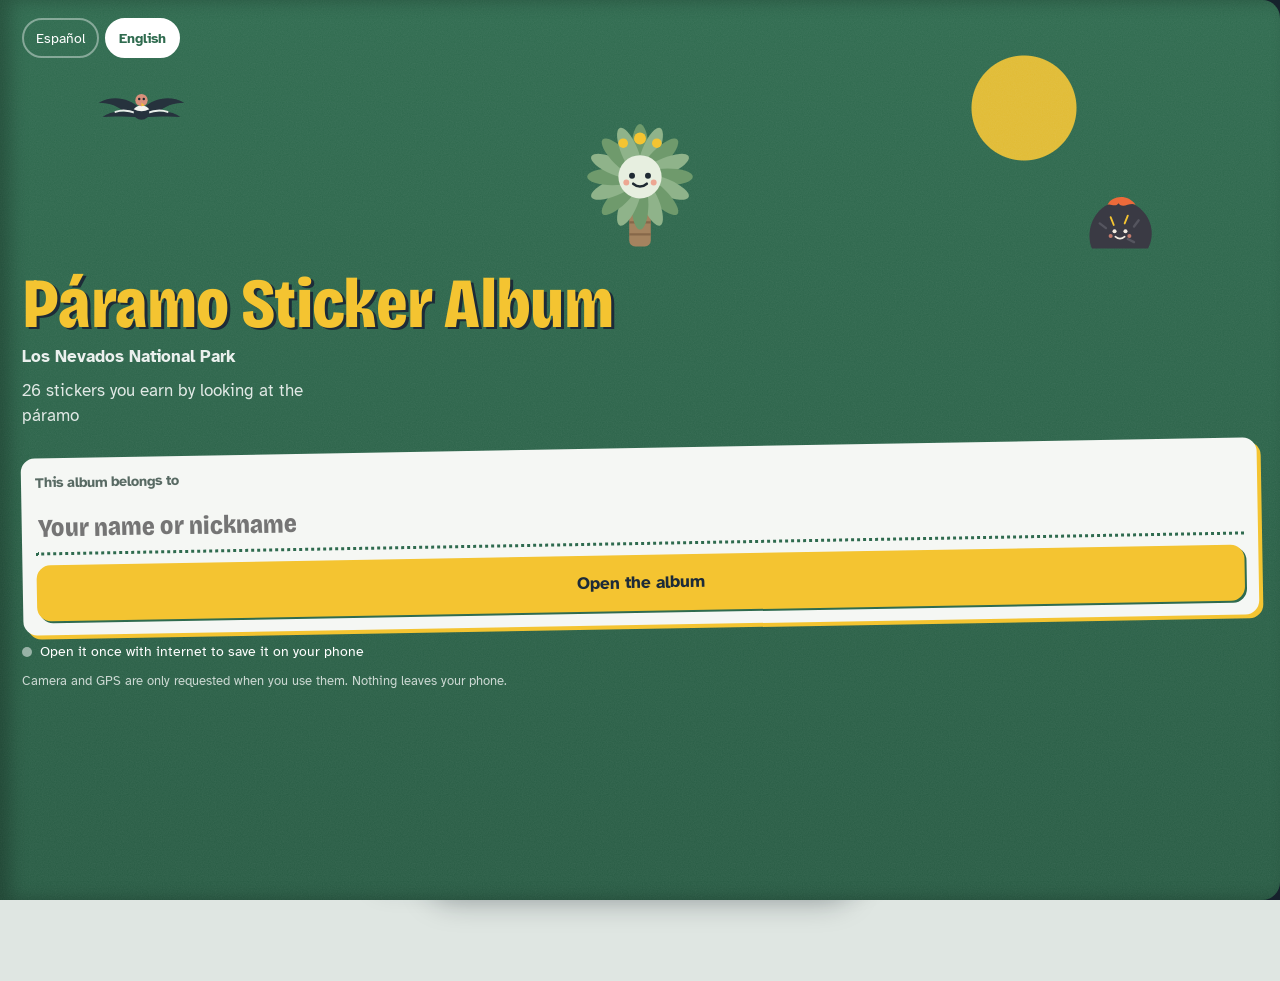
==== commit d88b7f84: "feat: mostrar siluetas en el álbum" ====
--- a/index.html
+++ b/index.html
@@ -15,6 +15,7 @@
   <link rel="apple-touch-icon" href="icons/icon-192.png">
   <link rel="icon" href="icons/icon-192.png">
   <link rel="preload" href="fonts/bricolage-grotesque-latin-wdth-normal.woff2" as="font" type="font/woff2" crossorigin>
+  <link rel="stylesheet" href="css/cromos.css">
   <link rel="stylesheet" href="styles.css">
 </head>
 <body>
--- a/css/cromos.css
+++ b/css/cromos.css
@@ -0,0 +1,161 @@
+/* Cromos de estación (spec docs/specs/cromos.md). Lo carga js/cromos.js; usa las variables de styles.css.
+   Sin sonido. Con «menos movimiento» (sistema o data-movimiento="reducido") la apertura es un fundido. */
+
+.sobre-cromo {
+  width: 100%; max-width: none; height: 100%; max-height: none; margin: 0; padding: 0; border: 0;
+  background: radial-gradient(ellipse at 50% 38%, #2a3d4e 0%, #111a23 72%); color: #eef2ef;
+  overflow-y: auto; overscroll-behavior: contain;
+}
+.sobre-cromo::backdrop { background: #111a23; }
+.sobre-cromo[open] { display: grid; }
+.sc-escena {
+  display: grid; justify-items: center; align-content: center; gap: 1rem; min-height: 100%;
+  padding: 1.2rem 1rem calc(1.2rem + env(safe-area-inset-bottom));
+}
+.sc-titulo { margin: 0; min-height: 1.3em; font: 800 1.5rem/1.1 var(--display); font-stretch: 85%; text-align: center; color: #eef2ef; }
+.sc-titulo.listo { color: var(--amarillo); text-shadow: 2px 1.5px 0 #2f6b4f; font-size: min(1.9rem, 9vw); line-height: 1.2; }
+.sc-ayuda { margin: -.4rem 0 0; color: #b9c7c0; font-size: .9rem; text-align: center; }
+
+/* Mesa: sobre y cromo ocupan la misma celda */
+.sc-mesa { display: grid; place-items: center; }
+.sc-mesa > * { grid-area: 1 / 1; }
+
+/* ---------- Sobre ---------- */
+.sc-sobre {
+  position: relative; z-index: 2; width: min(72vw, 17rem, 42dvh * .73); aspect-ratio: 3 / 4.1;
+  border: 0; padding: 0; background: none; color: #fff; cursor: pointer; touch-action: none; font: inherit;
+}
+.sc-sobre:focus-visible { outline: 4px solid var(--amarillo); outline-offset: 6px; border-radius: 12px; }
+.sc-sobre-cuerpo {
+  position: absolute; inset: 9% 0 0; border-radius: 6px 6px 14px 14px; overflow: hidden;
+  background: repeating-linear-gradient(135deg, transparent 0 18px, rgb(244 196 49 / 14%) 18px 30px), linear-gradient(160deg, #2f6b4f, #234f3b);
+  box-shadow: 0 24px 50px rgb(0 0 0 / 45%), inset 0 0 0 3px rgb(255 255 255 / 8%);
+  display: grid; align-content: end; padding: 1rem; text-align: left;
+}
+.sc-sobre-arte {
+  position: absolute; left: 50%; top: 38%; width: 56%; aspect-ratio: 1; transform: translate(-50%, -50%);
+  border-radius: 50%; background: radial-gradient(circle, #f4c431 0 52%, transparent 53%);
+}
+.sc-sobre-arte svg { position: absolute; inset: 14%; width: 72%; height: 72%; }
+.sc-sobre-marca { margin: 0; font: 800 1.3rem/1 var(--display); font-stretch: 75%; color: #f4c431; }
+.sc-sobre-est { margin: .2rem 0 0; font-weight: 700; font-size: .95rem; }
+.sc-tira {
+  position: absolute; left: 0; right: 0; top: 0; height: 12%; border-radius: 6px 6px 0 0;
+  background: linear-gradient(160deg, #3b7d5e, #2f6b4f); box-shadow: 0 6px 14px rgb(0 0 0 / 25%);
+  clip-path: polygon(0 0, 100% 0, 100% 78%, 96% 100%, 92% 78%, 88% 100%, 84% 78%, 80% 100%, 76% 78%, 72% 100%, 68% 78%, 64% 100%, 60% 78%, 56% 100%, 52% 78%, 48% 100%, 44% 78%, 40% 100%, 36% 78%, 32% 100%, 28% 78%, 24% 100%, 20% 78%, 16% 100%, 12% 78%, 8% 100%, 4% 78%, 0 100%);
+}
+.sc-tira::after { content: ''; position: absolute; left: 6%; right: 6%; bottom: 34%; border-top: 2px dashed rgb(244 196 49 / 70%); }
+
+/* ---------- Cromo (frente): copia fotográfica de exposición ---------- */
+.sc-cromo {
+  container-type: inline-size; position: relative; z-index: 1;
+  width: min(66vw, 15.5rem, 40dvh * .75); aspect-ratio: 3 / 4; border-radius: 2.2cqw; overflow: hidden;
+  background: #fbfaf5; color: #1d2b38;   /* papel de impresión */
+  box-shadow: 0 18px 40px rgb(0 0 0 / 35%), inset 0 0 0 1px rgb(0 0 0 / 6%);
+}
+.sc-cromo.oculto { visibility: hidden; }
+.sc-imagen {
+  position: absolute; inset: 5cqw 5cqw 31cqw; overflow: hidden; background: #e2e9e4; display: grid; place-items: center;
+  box-shadow: inset 0 0 0 .5cqw rgb(0 0 0 / 18%);   /* biselado del passe-partout */
+}
+.sc-imagen img { width: 100%; height: 100%; object-fit: cover; display: block; filter: saturate(1.06) contrast(1.04); }
+.sc-imagen::after { content: ''; position: absolute; inset: 0; pointer-events: none; box-shadow: inset 0 0 9cqw rgb(0 0 0 / 22%); }
+.sc-imagen .ilus { width: 88%; height: 88%; }
+.sc-imagen .ilus .ink-y { fill: #f4c431; }
+.sc-imagen .ilus .ink-g { fill: #2f6b4f; mix-blend-mode: multiply; }
+.sc-imagen .ilus .ink-p { fill: #e2e9e4; }
+.sc-imagen .ilus .l { fill: none !important; stroke-width: 3; stroke-linecap: round; }
+.sc-imagen .ilus .ink-y .l { stroke: #f4c431; }
+.sc-imagen .ilus .ink-g .l { stroke: #2f6b4f; }
+.sc-imagen .ilus .ink-p .l { stroke: #e2e9e4; stroke-width: 2.2; }
+:is(.sc-imagen, .sc-sobre-arte) .silueta { width: 78%; height: 78%; color: #2c3a45; }
+:is(.sc-imagen, .sc-sobre-arte) .silueta .l { fill: none !important; stroke-width: 3; stroke-linecap: round; }
+.sc-num { position: absolute; left: 5cqw; bottom: 7cqw; font: 800 17cqw/.8 var(--display); font-stretch: 75%; color: #2f6b4f; }
+.sc-nombre {
+  position: absolute; left: 27cqw; right: 5cqw; bottom: 12cqw; font: 700 7.6cqw/1 var(--display); font-stretch: 85%;
+  display: -webkit-box; -webkit-line-clamp: 2; -webkit-box-orient: vertical; overflow: hidden;
+}
+.sc-credito, .sc-pista {
+  position: absolute; left: 27cqw; right: 5cqw; bottom: 5cqw; font-size: 3.6cqw; line-height: 1.1; color: #5a6a63;
+  white-space: nowrap; overflow: hidden; text-overflow: ellipsis;
+}
+.sc-pista { font-weight: 700; color: #2f6b4f; }
+.sc-sello {
+  position: absolute; top: 8cqw; right: 8cqw; width: 28cqw; aspect-ratio: 1; border-radius: 50%;
+  border: 1.2cqw solid #b83a1f; color: #b83a1f; display: grid; place-content: center; text-align: center;
+  transform: rotate(-14deg); background: rgb(255 255 255 / 78%); line-height: 1.05;
+  box-shadow: inset 0 0 0 1cqw rgb(255 255 255 / 55%), inset 0 0 0 1.5cqw #b83a1f;
+}
+.sc-sello b { font-size: 5.2cqw; } .sc-sello i { font-style: normal; font-size: 3.4cqw; font-weight: 700; padding: 0 2cqw; }
+
+/* Por descubrir: panel oscuro del color de la estación, la foto en duotono posterizado, destellos y franja clara */
+.sc-cromo.bloqueado {
+  background: linear-gradient(160deg, var(--t1) 0%, var(--t0) 78%);
+  color: var(--t3); box-shadow: 0 10px 24px rgb(0 0 0 / 40%), inset 0 0 0 .5cqw rgb(255 255 255 / 8%);
+}
+.sc-cromo.bloqueado .sc-imagen {
+  inset: 5cqw 5cqw 31cqw; background: var(--t0); box-shadow: none;
+  clip-path: polygon(0 4%, 100% 0, 100% 96%, 0 100%);   /* el panel inclinado del banner */
+}
+.sc-cromo.bloqueado .sc-imagen::after { box-shadow: inset 0 0 10cqw rgb(0 0 0 / 35%); }
+.sc-imagen .sc-duo { width: 100%; height: 100%; object-fit: cover; display: block; transform: scale(1.04); }
+.sc-cromo.bloqueado .silueta { color: var(--t2); }
+.sc-rayos { position: absolute; inset: 0; width: 100%; height: 100%; color: var(--t3); mix-blend-mode: screen; pointer-events: none; }
+.sc-cromo.bloqueado::before {   /* franja clara inclinada bajo la imagen */
+  content: ''; position: absolute; left: 0; right: 0; bottom: 27.5cqw; height: 3.4cqw; background: var(--t2);
+  transform: skewY(-2.4deg); transform-origin: left; opacity: .95;
+}
+.sc-cromo.bloqueado .sc-num { color: var(--t2); }
+.sc-cromo.bloqueado .sc-nombre { display: none; }
+.sc-cromo.bloqueado .sc-pista {
+  bottom: 6cqw; font: 700 6cqw/1.12 var(--display); font-stretch: 85%; color: var(--t3); letter-spacing: .01em;
+  white-space: normal; display: -webkit-box; -webkit-line-clamp: 3; -webkit-box-orient: vertical;
+}
+
+/* Dentro del sobre se adivina el cromo en duotono */
+.sc-sobre-arte { overflow: hidden; }
+.sc-sobre-arte .sc-duo { position: absolute; inset: 7%; width: 86%; height: 86%; object-fit: cover; border-radius: 50%; opacity: .92; }
+.sc-sobre-arte .silueta { position: absolute; inset: 16%; width: 68%; height: 68%; color: #2f6b4f; }
+
+/* ---------- Álbum ---------- */
+.sc-album { align-content: start; }
+.sc-rejilla { list-style: none; margin: 0; padding: 0; width: min(100%, 34rem); display: grid; grid-template-columns: 1fr 1fr; gap: .8rem; }
+@media (min-width: 600px) { .sc-rejilla { grid-template-columns: repeat(3, 1fr); } }
+.sc-celda { width: 100%; padding: 0; border: 0; background: none; border-radius: 10px; cursor: pointer; }
+.sc-celda[aria-disabled="true"] { cursor: default; }
+.sc-celda:focus-visible { outline: 4px solid var(--amarillo); outline-offset: 3px; }
+.sc-celda .sc-cromo { width: 100%; box-shadow: 0 8px 18px rgb(0 0 0 / 35%); }
+.sc-celda .sc-cromo.bloqueado { box-shadow: 0 8px 18px rgb(0 0 0 / 40%), inset 0 0 0 .5cqw rgb(255 255 255 / 8%); }
+@media (max-width: 380px) { .sc-rejilla { gap: .6rem; } }
+
+/* ---------- Texto del guion (fuera del cromo: crece con la letra de Ajustes) ---------- */
+.sc-lamina {
+  width: min(100%, 26rem); background: var(--hoja); color: var(--tinta); border-radius: var(--radio);
+  padding: 1rem 1.1rem; box-shadow: 4px 4px 0 var(--amarillo); display: grid; gap: .5rem;
+}
+.sc-et { margin: 0; font-size: .85rem; font-weight: 700; color: var(--gris); }
+.sc-et.relato { justify-self: start; padding: .15rem .6rem; border-radius: 999px; border: 2px solid var(--laguna); color: var(--laguna); }
+.sc-dato { margin: 0; font-size: 1rem; line-height: 1.45; }
+.sc-cita { margin: 0; display: flex; gap: .4rem; align-items: center; font-size: .85rem; font-weight: 700; color: var(--verde); }
+.sc-cita svg { width: 1.1em; height: 1.1em; flex: 0 0 auto; fill: currentColor; }
+.sc-foto-credito { margin: 0; font-size: .8rem; color: var(--gris); }
+
+/* Con el texto a la vista, el cromo se achica para que «Pegar» quepa en pantalla; el botón queda fijo abajo */
+.sc-escena.con-texto { align-content: start; }
+.sc-escena.con-texto .sc-cromo { width: min(46vw, 11rem, 26dvh * .75); transition: width .35s ease; }
+.sc-acciones {
+  position: sticky; bottom: 0; width: min(100%, 26rem); display: grid; gap: .6rem;
+  padding: .6rem 0 calc(.4rem + env(safe-area-inset-bottom)); background: linear-gradient(to top, #111a23 70%, transparent);
+}
+:root[data-contraste="alto"] .sc-acciones { background: #000; }
+.sc-acciones .btn { min-height: 56px; width: 100%; }
+.sc-otro { margin: 0; color: #b9c7c0; font-size: .9rem; text-align: center; }
+
+/* Alto contraste: lo que va sobre la noche queda blanco y amarillo */
+:root[data-contraste="alto"] .sobre-cromo { background: #000; }
+:root[data-contraste="alto"] .sc-lamina { border: 2px solid #fff; box-shadow: none; }
+:root[data-contraste="alto"] .sc-et, :root[data-contraste="alto"] .sc-cita, :root[data-contraste="alto"] .sc-foto-credito { color: #ffe14d; }
+:root[data-contraste="alto"] .sc-et.relato { border-color: #7fe7ec; color: #7fe7ec; }
+
+/* Sin animaciones del sistema ni del sandbox: nada se mueve, solo fundidos (los hace js/sobre.js) */
+@media (prefers-reduced-motion: reduce) { .sc-sobre, .sc-cromo { transition: none; animation: none; } }
--- a/styles.css
+++ b/styles.css
@@ -137,7 +137,7 @@
 .pestana.completo::after { content: ''; position: absolute; top: 6px; right: 6px; width: 8px; height: 8px; border-radius: 50%; background: #fff; box-shadow: 0 0 0 2px var(--cap); }
 
 /* ---------- Ranuras (espacios para pegar) ---------- */
-.ranuras { display: grid; grid-template-columns: repeat(3, 1fr); gap: 10px; }
+.ranuras { display: grid; grid-template-columns: repeat(2, minmax(0, 1fr)); gap: 10px; }
 .ranura {
   position: relative; aspect-ratio: 3 / 4; padding: 0; border-radius: 10px; border: 2px dashed color-mix(in srgb, var(--verde) 40%, transparent);
   background: color-mix(in srgb, var(--papel) 55%, transparent); display: grid; place-items: center; overflow: visible; color: var(--verde);
@@ -148,6 +148,8 @@
 .ranura-num { position: absolute; top: 4px; left: 8px; font-family: var(--display); font-weight: 800; font-stretch: 75%; font-size: 1.5rem; color: color-mix(in srgb, var(--verde) 55%, transparent); }
 .ranura-como { position: absolute; bottom: 6px; left: 6px; right: 6px; font-size: .7rem; line-height: 1.15; color: var(--gris); text-align: center; }
 .ranura.bloqueada { opacity: .65; }
+.ranura.ranura-foto { padding: 0; border-style: solid; opacity: 1; }
+.ranura-foto .sc-cromo { width: 100%; border-radius: inherit; box-shadow: none; }
 .ranura.en-sobre { border-style: solid; border-color: var(--amarillo); animation: latido 1.6s ease-in-out infinite; }
 .ranura.en-sobre .ranura-como { color: var(--tinta); font-weight: 700; }
 @keyframes latido { 50% { box-shadow: 0 0 0 5px color-mix(in srgb, var(--amarillo) 40%, transparent); } }
@@ -260,6 +262,11 @@
 .sobre-brillante .sobre-cuerpo { background: linear-gradient(115deg, transparent 30%, rgba(255, 255, 255, .25) 45%, transparent 60%), linear-gradient(160deg, #c9a521, #2f6b4f 55%, #6cbfc2); background-size: 250% 100%, 100% 100%; animation: holo 2.6s ease-in-out infinite alternate; }
 .sobre-arte { position: absolute; left: 50%; top: 40%; width: 58%; aspect-ratio: 1; transform: translate(-50%, -50%); border-radius: 50%; background: radial-gradient(circle, #f4c431 0 52%, transparent 53%); box-shadow: 6px 4px 0 rgba(255, 255, 255, .15); }
 .sobre-arte::after { content: '?'; position: absolute; inset: 0; display: grid; place-items: center; font: 800 5.5rem/1 var(--display); color: #2f6b4f; }
+.sobre-arte-foto { overflow: hidden; }
+.sobre-arte-foto::after { content: none; }
+.sobre-arte-foto .sc-cromo { width: 100%; height: 100%; box-shadow: none; }
+.sobre-arte-foto .sc-cromo .sc-imagen { inset: 0; clip-path: none; }
+.sobre-arte-foto .sc-cromo::before, .sobre-arte-foto .sc-num { display: none; }
 .sobre-marca { margin: 0; font: 800 1.5rem/1 var(--display); font-stretch: 75%; color: var(--amarillo); text-shadow: 2px 1.5px 0 rgba(0, 0, 0, .25); }
 .sobre-nombre { margin: 2px 0 0; font-weight: 700; }
 .sobre-parque { margin: 0; font-size: .82rem; opacity: .8; }
@@ -366,9 +373,12 @@
 .ficha-rel { font-size: .78rem; color: var(--gris); margin-left: 4px; }
 .btn-mini-cuadro { width: 38px !important; height: 38px; min-height: 38px; border-radius: 10px; color: var(--tinta); }
 .btn-mini-cuadro svg { width: 20px; height: 20px; }
-.msg.pensando { display: flex; gap: 5px; padding: 14px 16px; }
-.msg.pensando span { width: 8px; height: 8px; border-radius: 50%; background: var(--verde); animation: punto 1s ease-in-out infinite; }
-.msg.pensando span:nth-child(2) { animation-delay: .15s; } .msg.pensando span:nth-child(3) { animation-delay: .3s; }
+.msg.pensando { display: flex; align-items: center; gap: 10px; padding: 12px 16px; }
+.msg.pensando .pens-puntos { display: flex; gap: 5px; }
+.msg.pensando .pens-txt { font-size: .92rem; opacity: .85; animation: pens-in .35s ease-out; }
+@keyframes pens-in { from { opacity: 0; } to { opacity: .85; } }
+.msg.pensando .pens-puntos span { width: 8px; height: 8px; border-radius: 50%; background: var(--verde); animation: punto 1s ease-in-out infinite; }
+.msg.pensando .pens-puntos span:nth-child(2) { animation-delay: .15s; } .msg.pensando .pens-puntos span:nth-child(3) { animation-delay: .3s; }
 @keyframes punto { 50% { transform: translateY(-5px); opacity: .5; } }
 .chip { border: 2px solid var(--verde); background: transparent; color: var(--verde); border-radius: 999px; padding: 7px 12px; min-height: 40px; font-size: .9rem; text-align: left; }
 .chip-mini { min-height: 32px; padding: 4px 10px; font-size: .8rem; }
@@ -514,7 +524,7 @@
 @media (prefers-reduced-motion: reduce) {
   *, *::before, *::after { animation: none !important; transition: none !important; }
 }
-@media (min-width: 520px) { .ranuras { grid-template-columns: repeat(4, 1fr); } }
+@media (min-width: 600px) { .ranuras { grid-template-columns: repeat(3, minmax(0, 1fr)); } }
 
 /* Estado de la IA en Ajustes */
 .estado-ia { margin: .25rem 0 .75rem; font-size: .92rem; }
@@ -757,3 +767,37 @@
 .codigo { grid-template-columns: minmax(0, 1fr); }
 .codigo input { width: 100%; }
 #chat-in.dictado { border-color: #b73b20; box-shadow: 0 0 0 4px rgba(183, 59, 32, .25); transition: border-color .2s, box-shadow .2s; }
+
+/* App Android (APK con IA local) en la pantalla de instalar y la portada */
+.ins-apk { display: grid; gap: .4rem; margin-bottom: 1rem; }
+.tapa-apk { margin: .6rem 0 0; font-size: .95rem; text-align: center; }
+
+/* Rendimiento: lo que está fuera de la pantalla no se dibuja (chat largo y álbum con muchos cromos) */
+#chat-log > .msg { content-visibility: auto; contain-intrinsic-size: auto 120px; }
+.ranura { content-visibility: auto; contain-intrinsic-size: auto 180px; }
+/* Si el teléfono pide menos movimiento, se apagan las animaciones decorativas (los puntos de «pensando» siguen) */
+@media (prefers-reduced-motion: reduce) {
+  .pj .pj-svg, .chat-pj .pj-svg, .tapa-fray, .tapa-condor, .ranura.en-sobre { animation: none !important; }
+}
+
+/* Rendimiento (pantallas de alta densidad): las animaciones decorativas se repiten 3 veces y se detienen */
+.pj .pj-svg, .chat-pj .pj-svg, .tapa-fray, .tapa-condor, .tapa-magma { animation-iteration-count: 3 !important; }
+/* Cita corta siempre visible bajo la respuesta («UTON 2024 · p. 8»); el detalle va en «Ver fuente» */
+.ficha-cita-corta { margin: .35rem 0 0; font-size: .82rem; opacity: .75; }
+
+/* Teclado dentro de la APK: Flutter ya no redimensiona el WebView; avisa la altura una vez (--teclado, .con-teclado) */
+.con-teclado body { padding-bottom: var(--teclado, 0px); }
+.con-teclado .muelle { display: none; }
+.con-teclado .chat-form { position: fixed; left: 0; right: 0; bottom: 0; z-index: 31; max-width: 560px; margin: 0 auto; padding: 8px 16px; background: var(--papel); transform: translateY(calc(-1 * var(--tecladoForm, var(--tecladoVivo, 0px)))); will-change: transform; }
+.con-teclado .vista-chat { padding-bottom: 76px; }
+.con-teclado .vista-chat { min-height: calc(100dvh - var(--teclado, 0px) - env(safe-area-inset-top)); }
+
+/* Preguntas del cromo (ficha y sobre) */
+.cromo-preguntas { display: flex; flex-wrap: wrap; gap: 6px; margin-top: 10px; justify-content: center; }
+.cromo-preguntas-tit { width: 100%; margin: 0; text-align: center; font-size: .9rem; opacity: .85; }
+
+/* Asa de las hojas: área de toque grande y sin scroll del navegador al arrastrar */
+.hoja-asa { touch-action: none; box-sizing: content-box; padding: 10px 0; margin: -10px auto 0; background-clip: content-box; cursor: grab; }
+
+/* Fotos reales en el cromo (créditos en el dorso) */
+.dorso-foto { margin: 0; font-size: 3.2cqw; color: #586a63; font-style: italic; }
